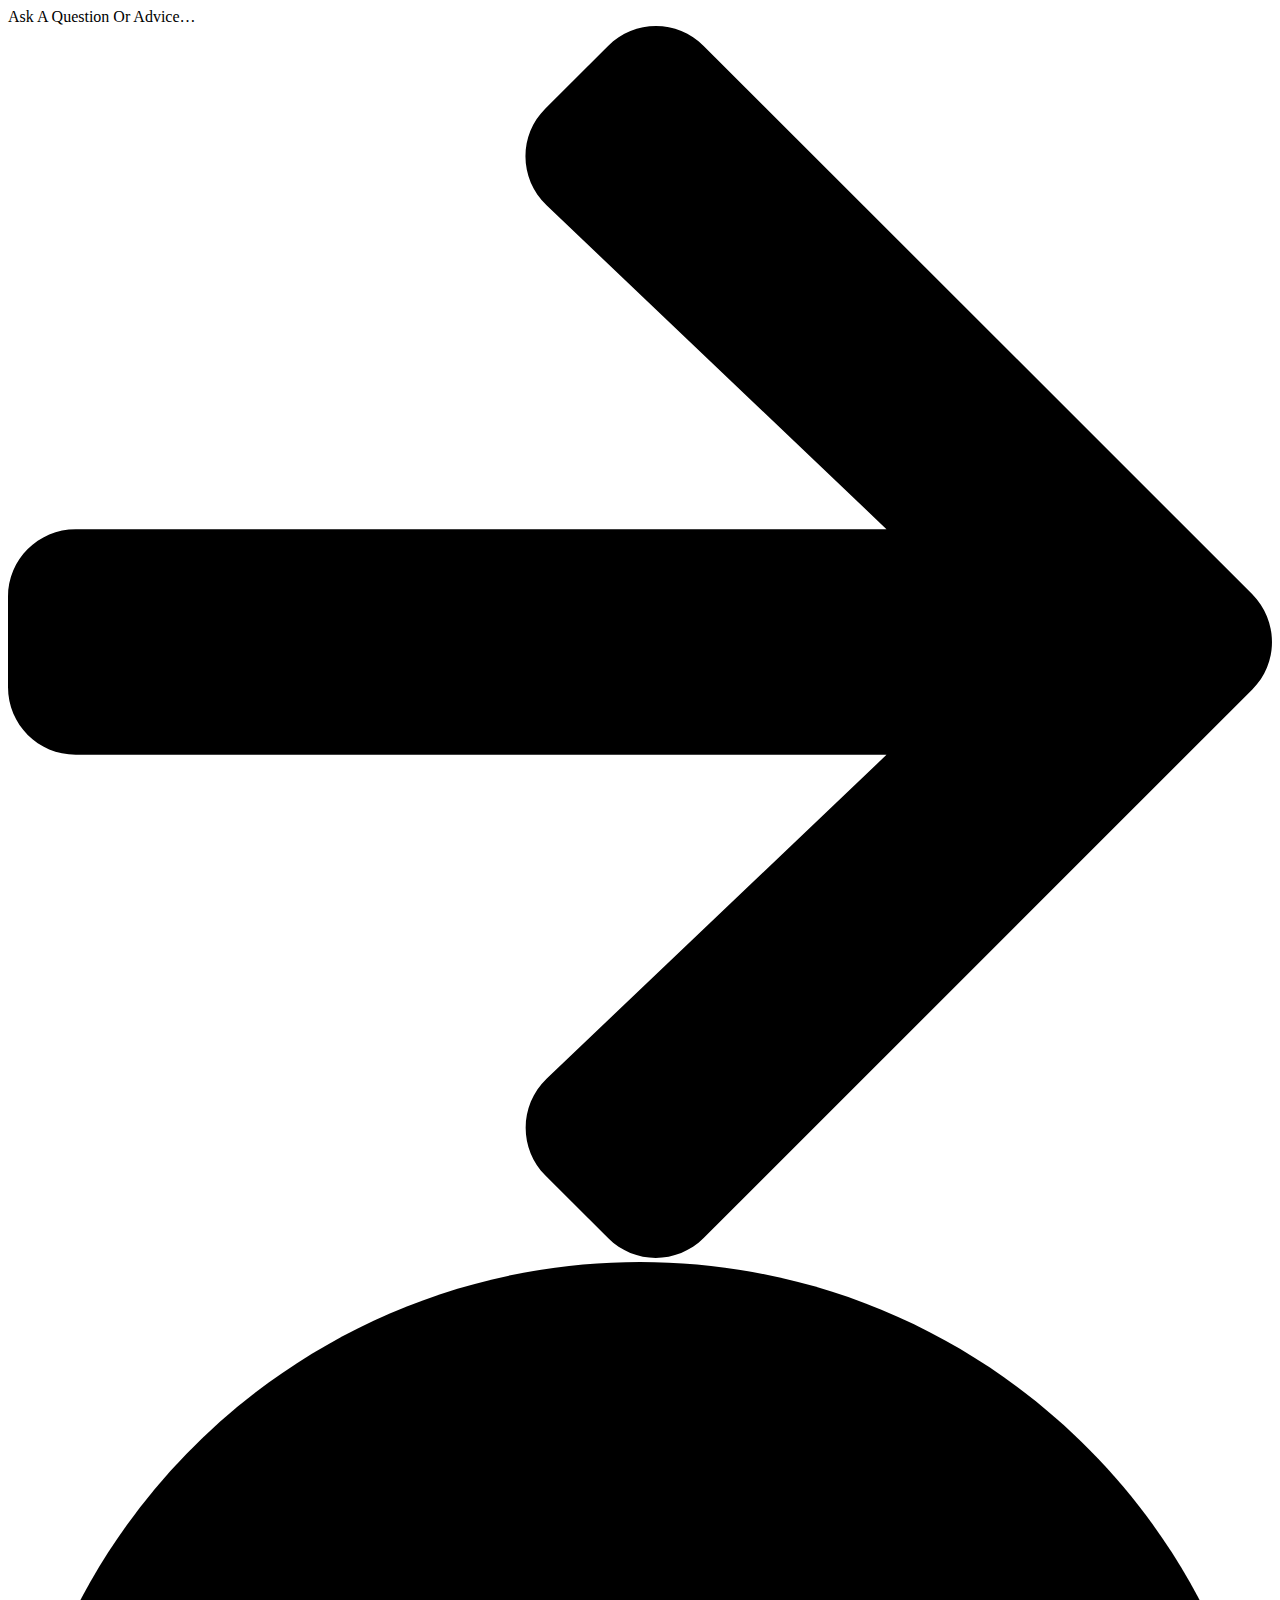
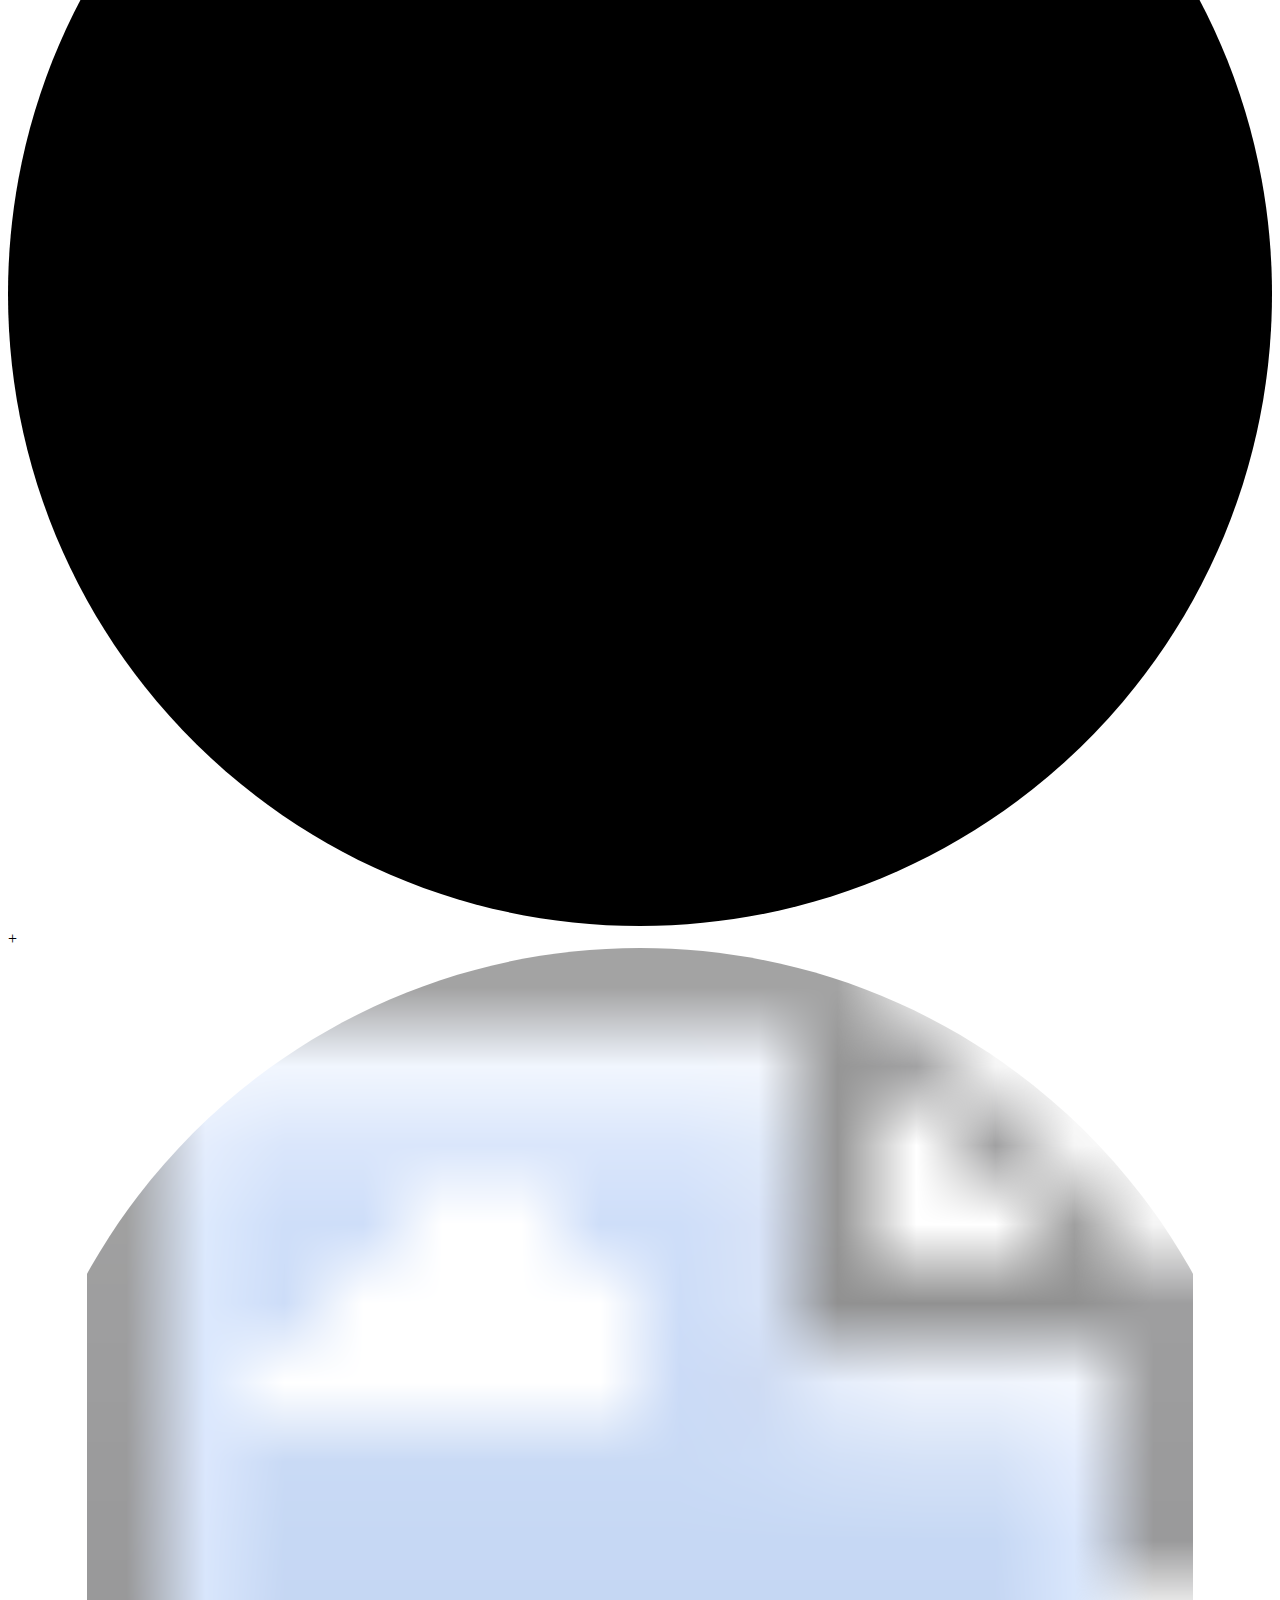
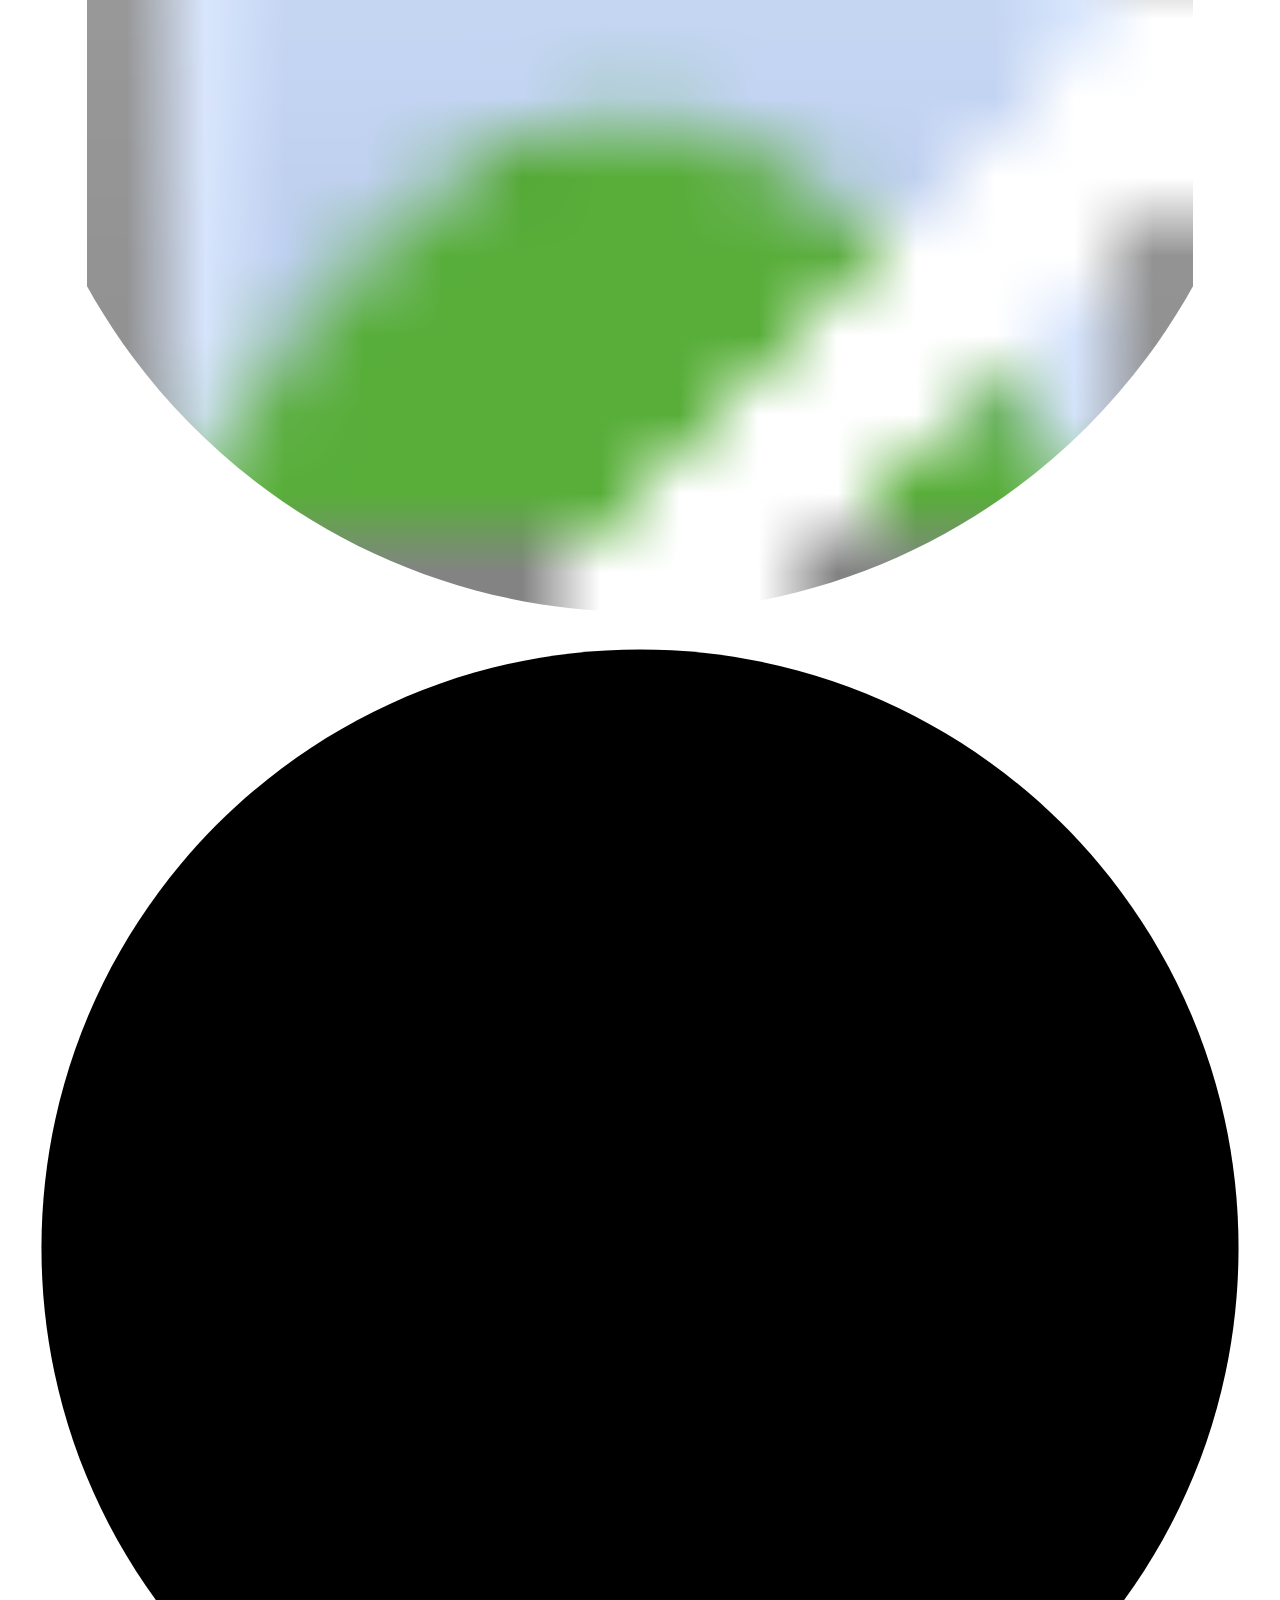
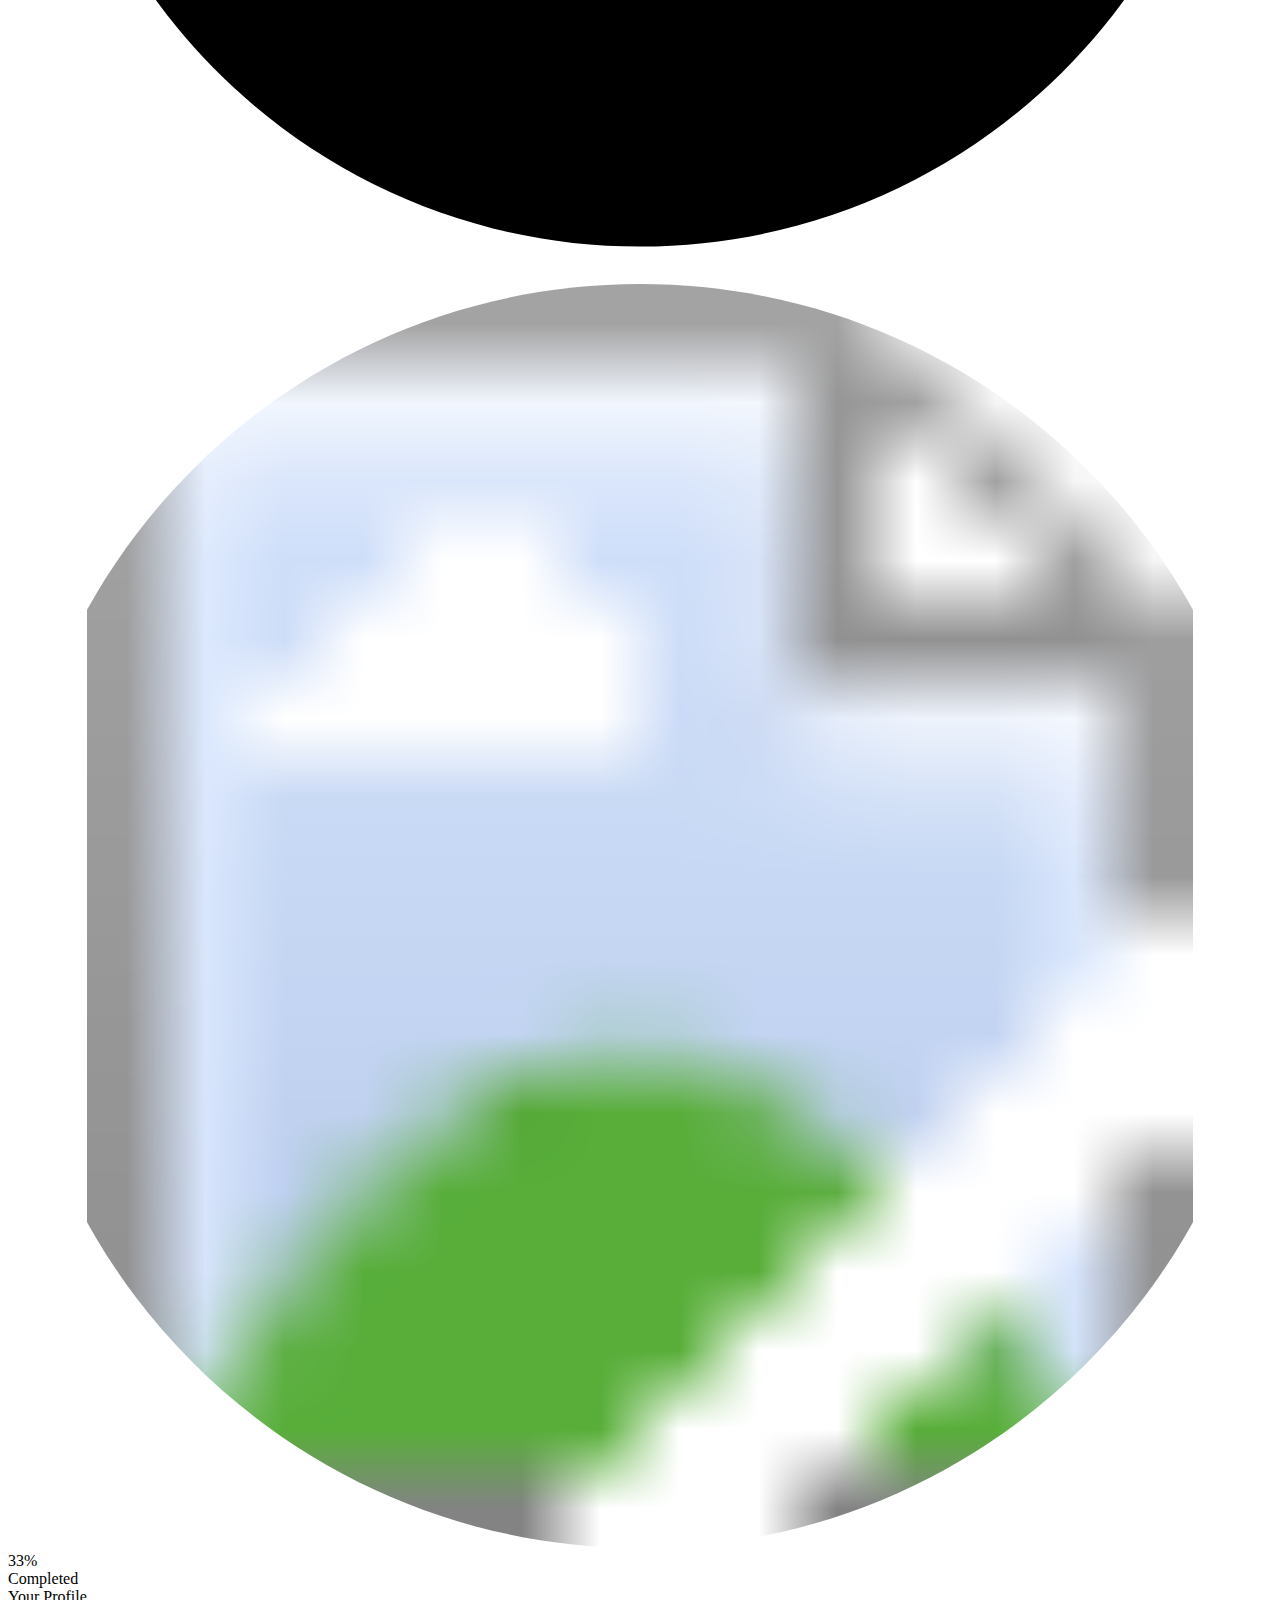
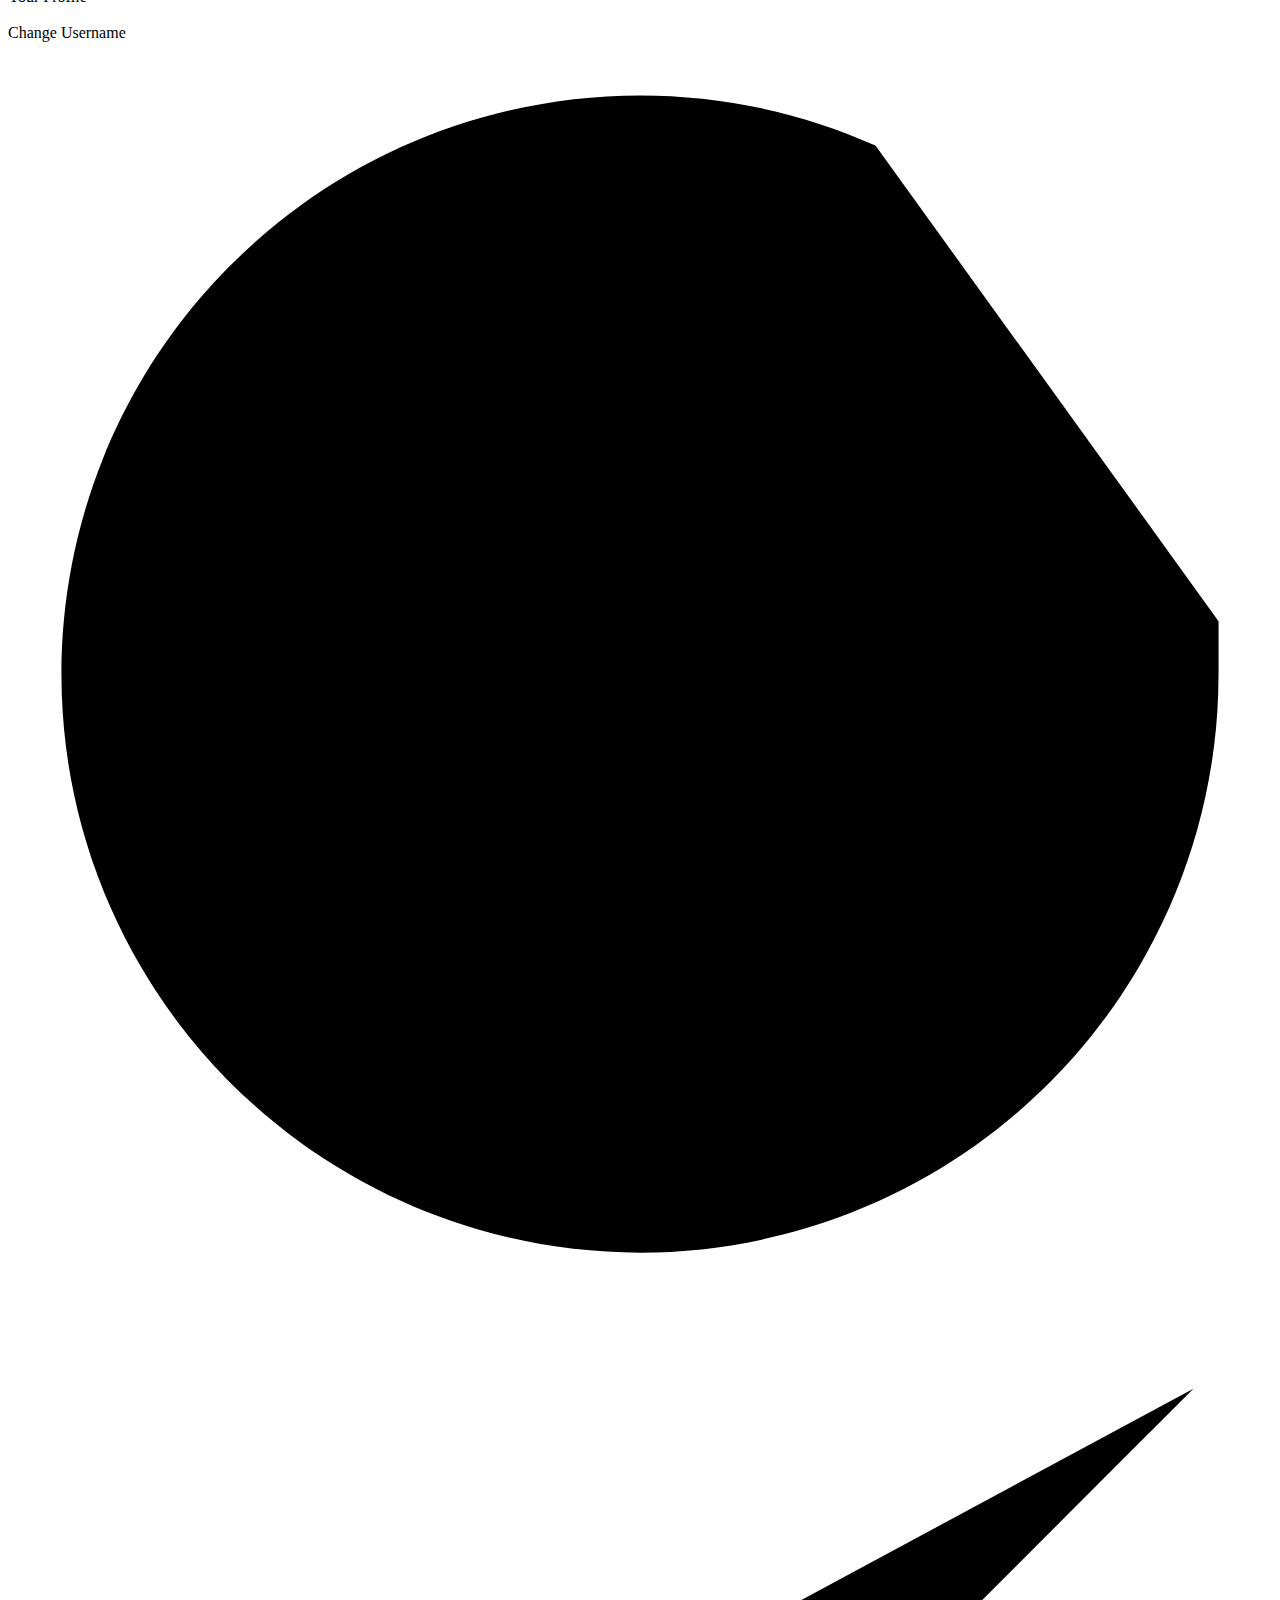
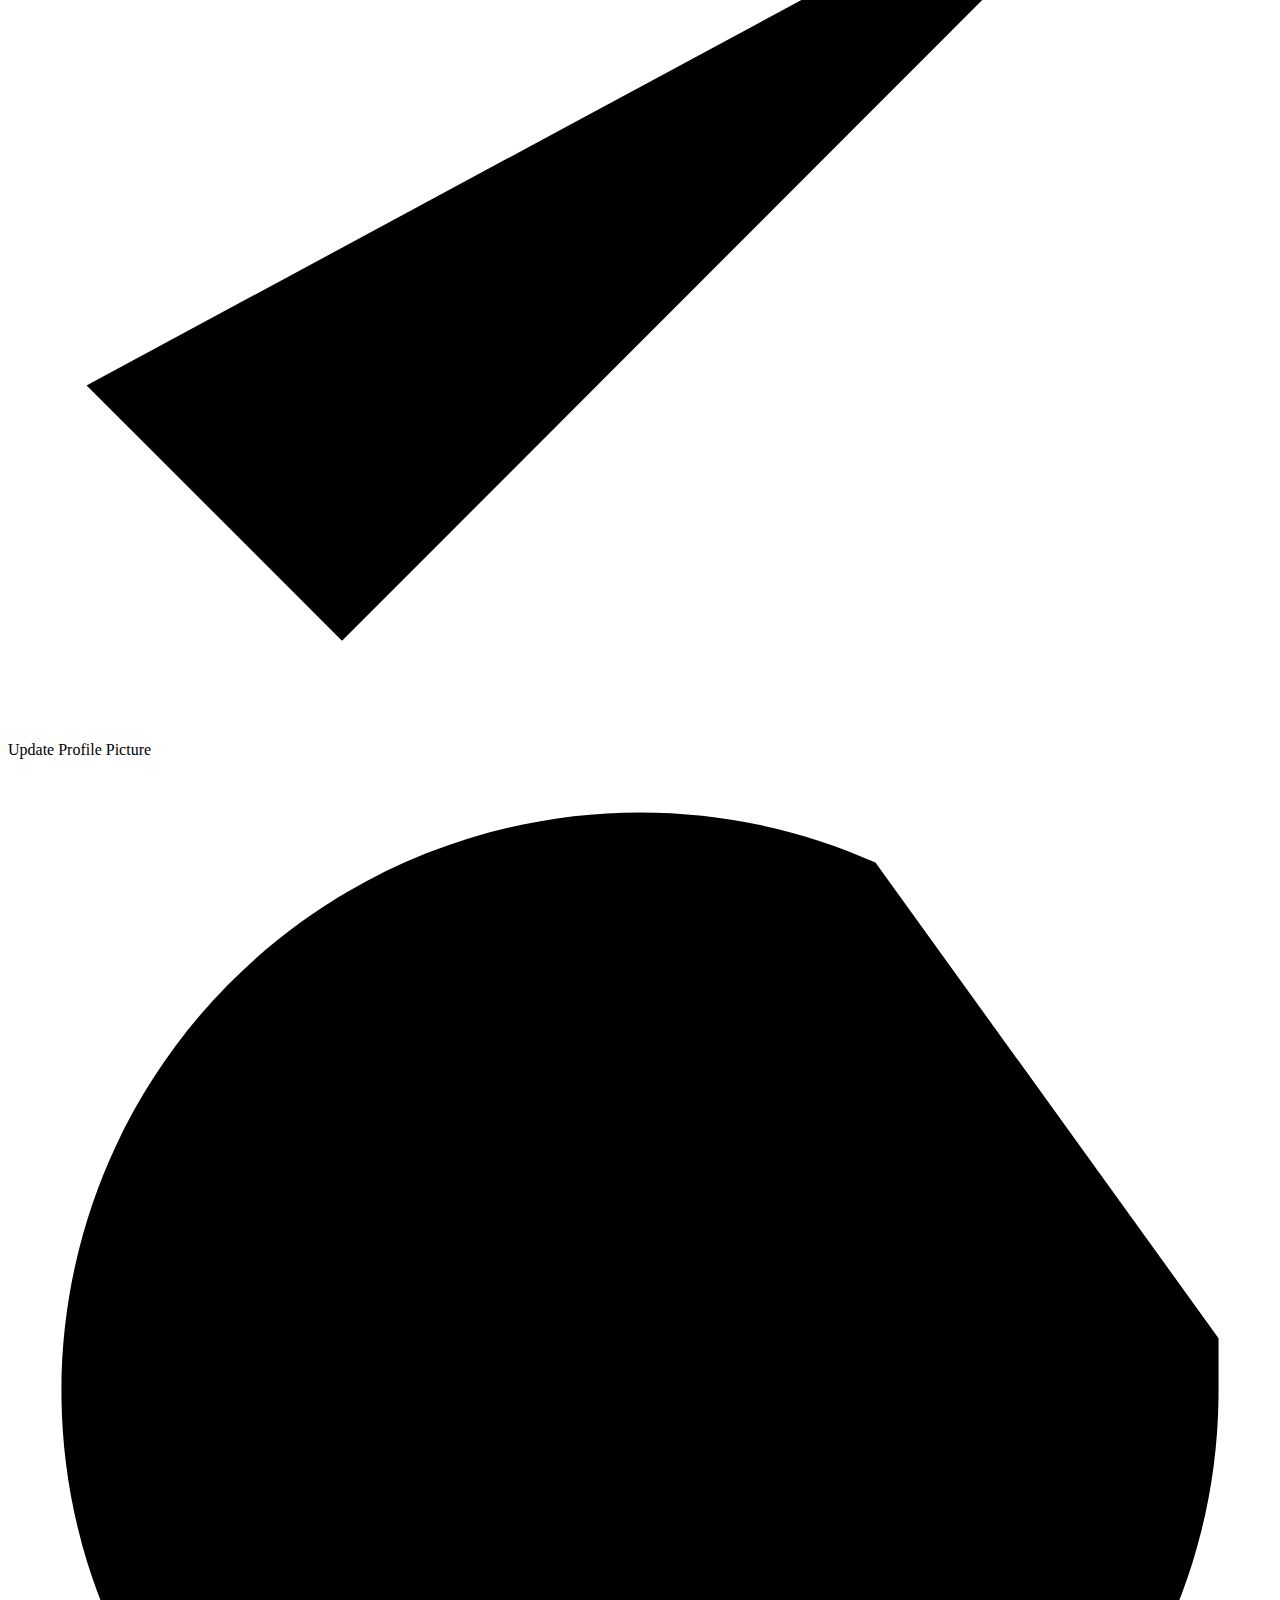
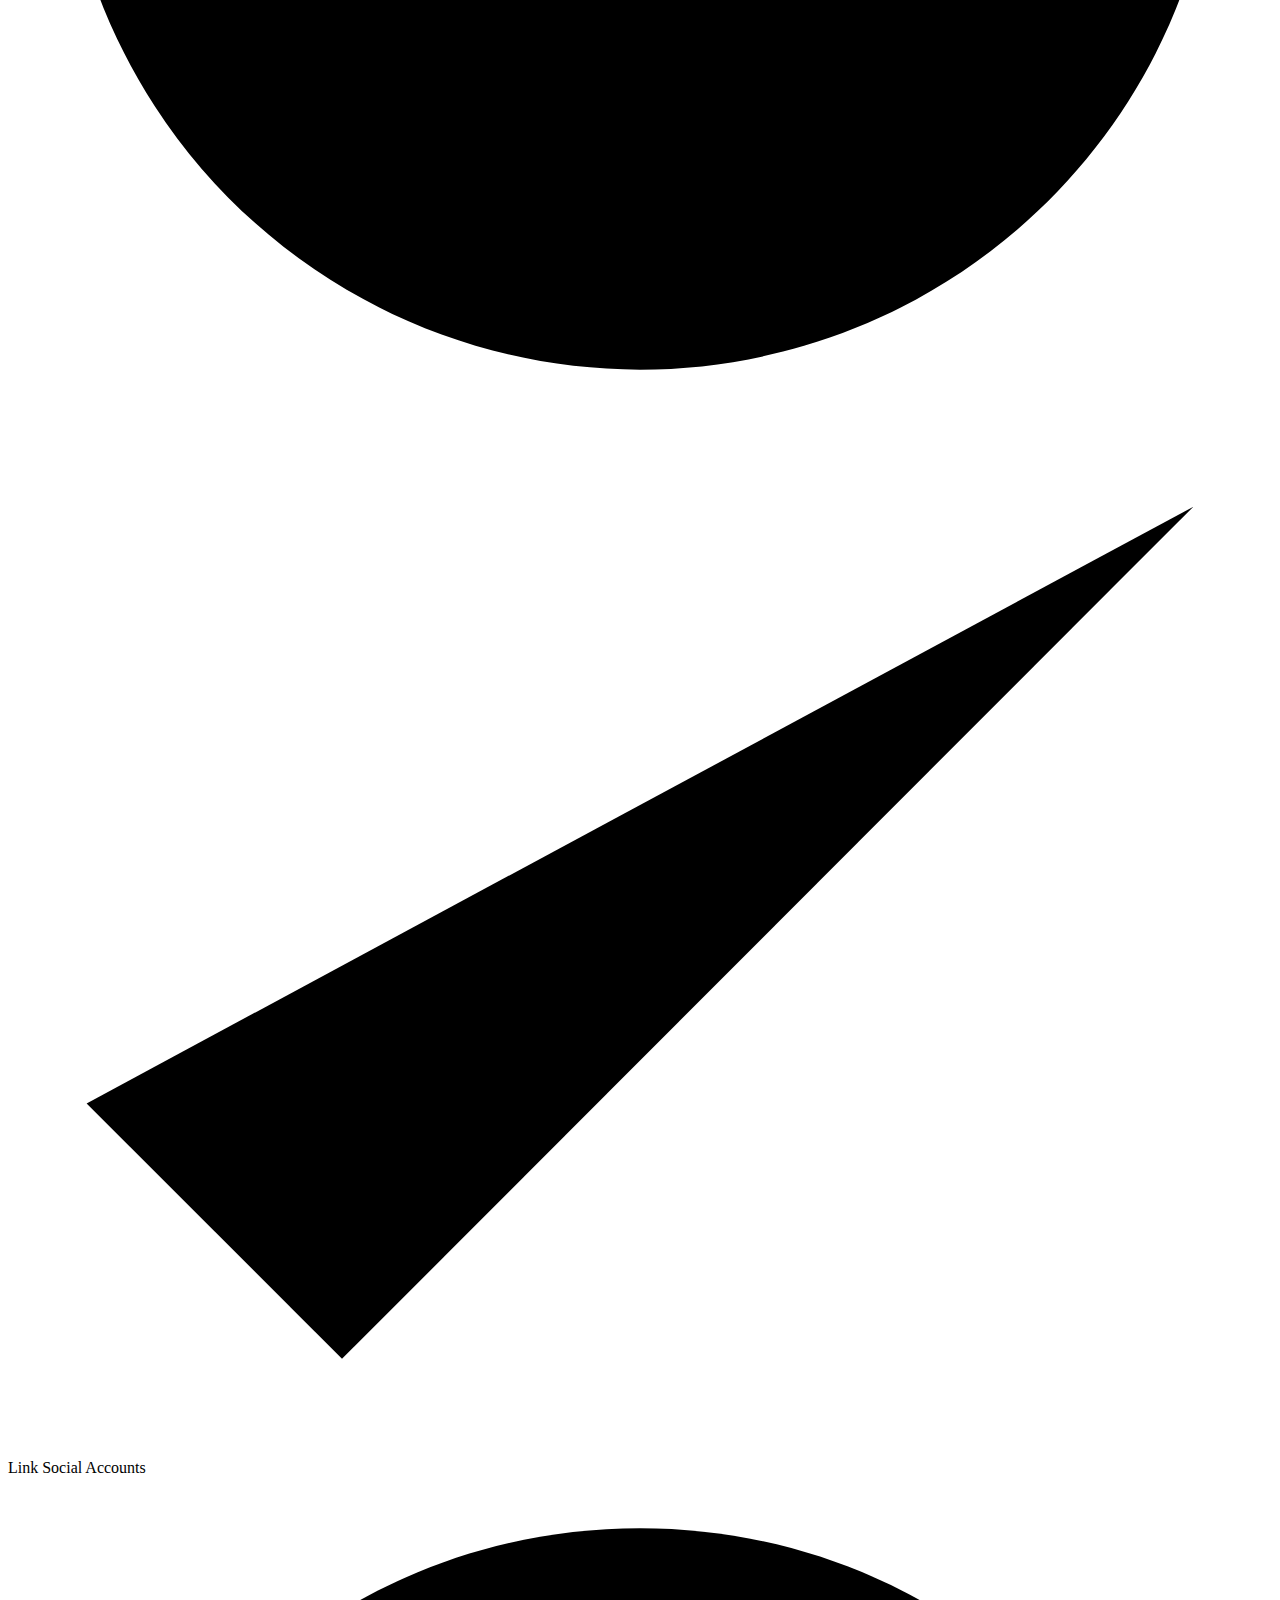
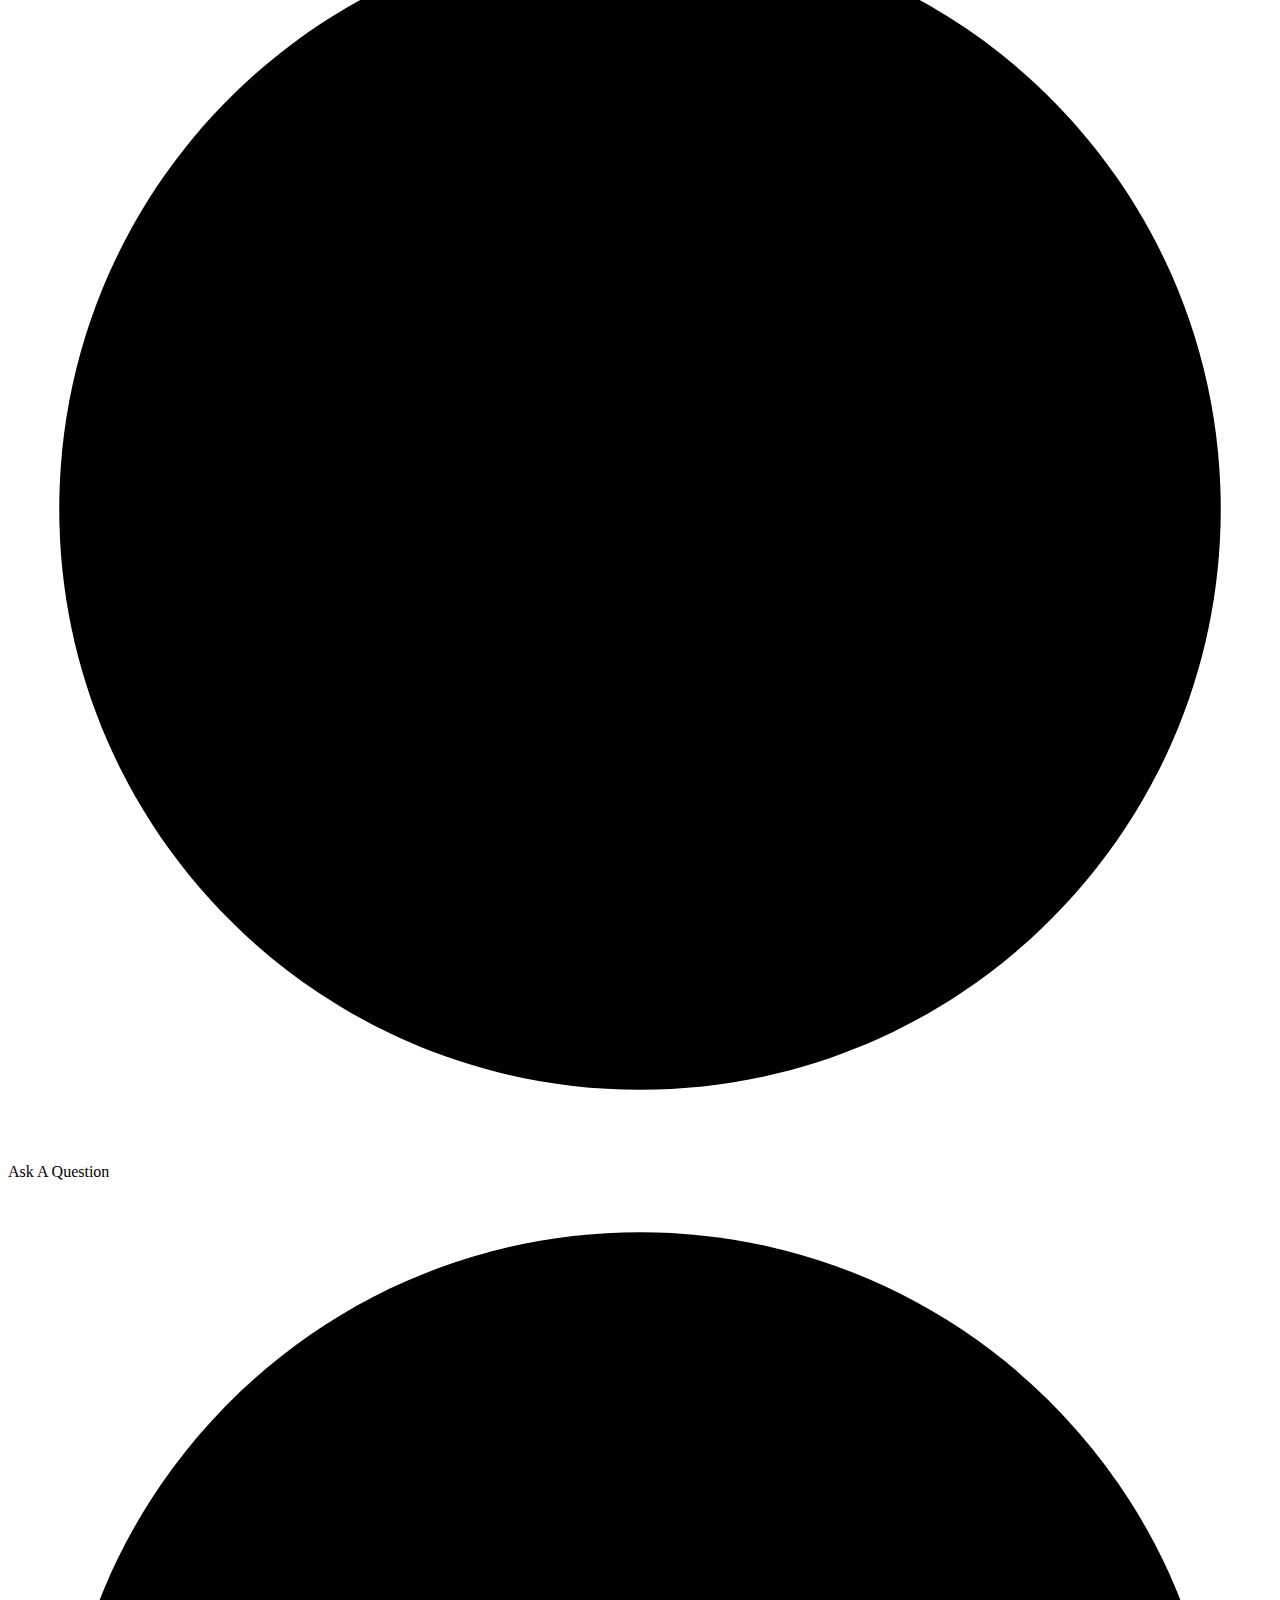
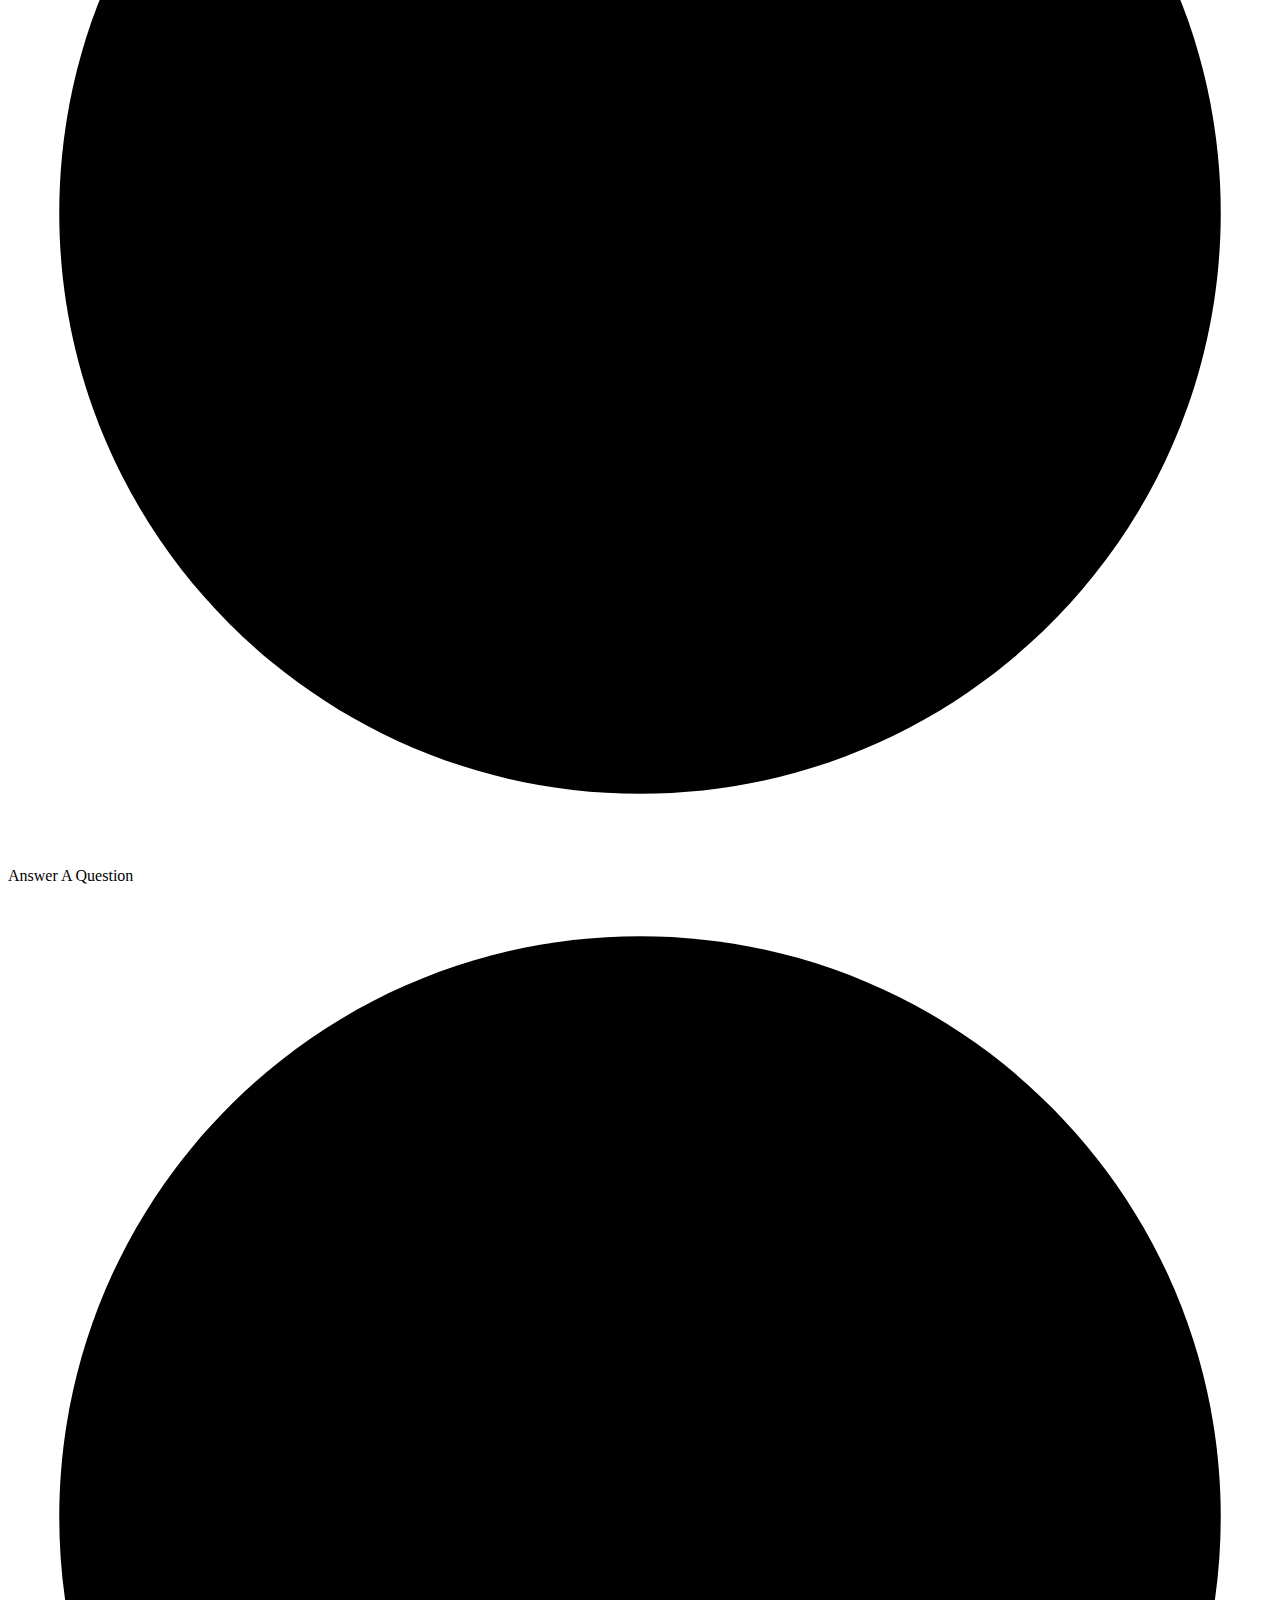
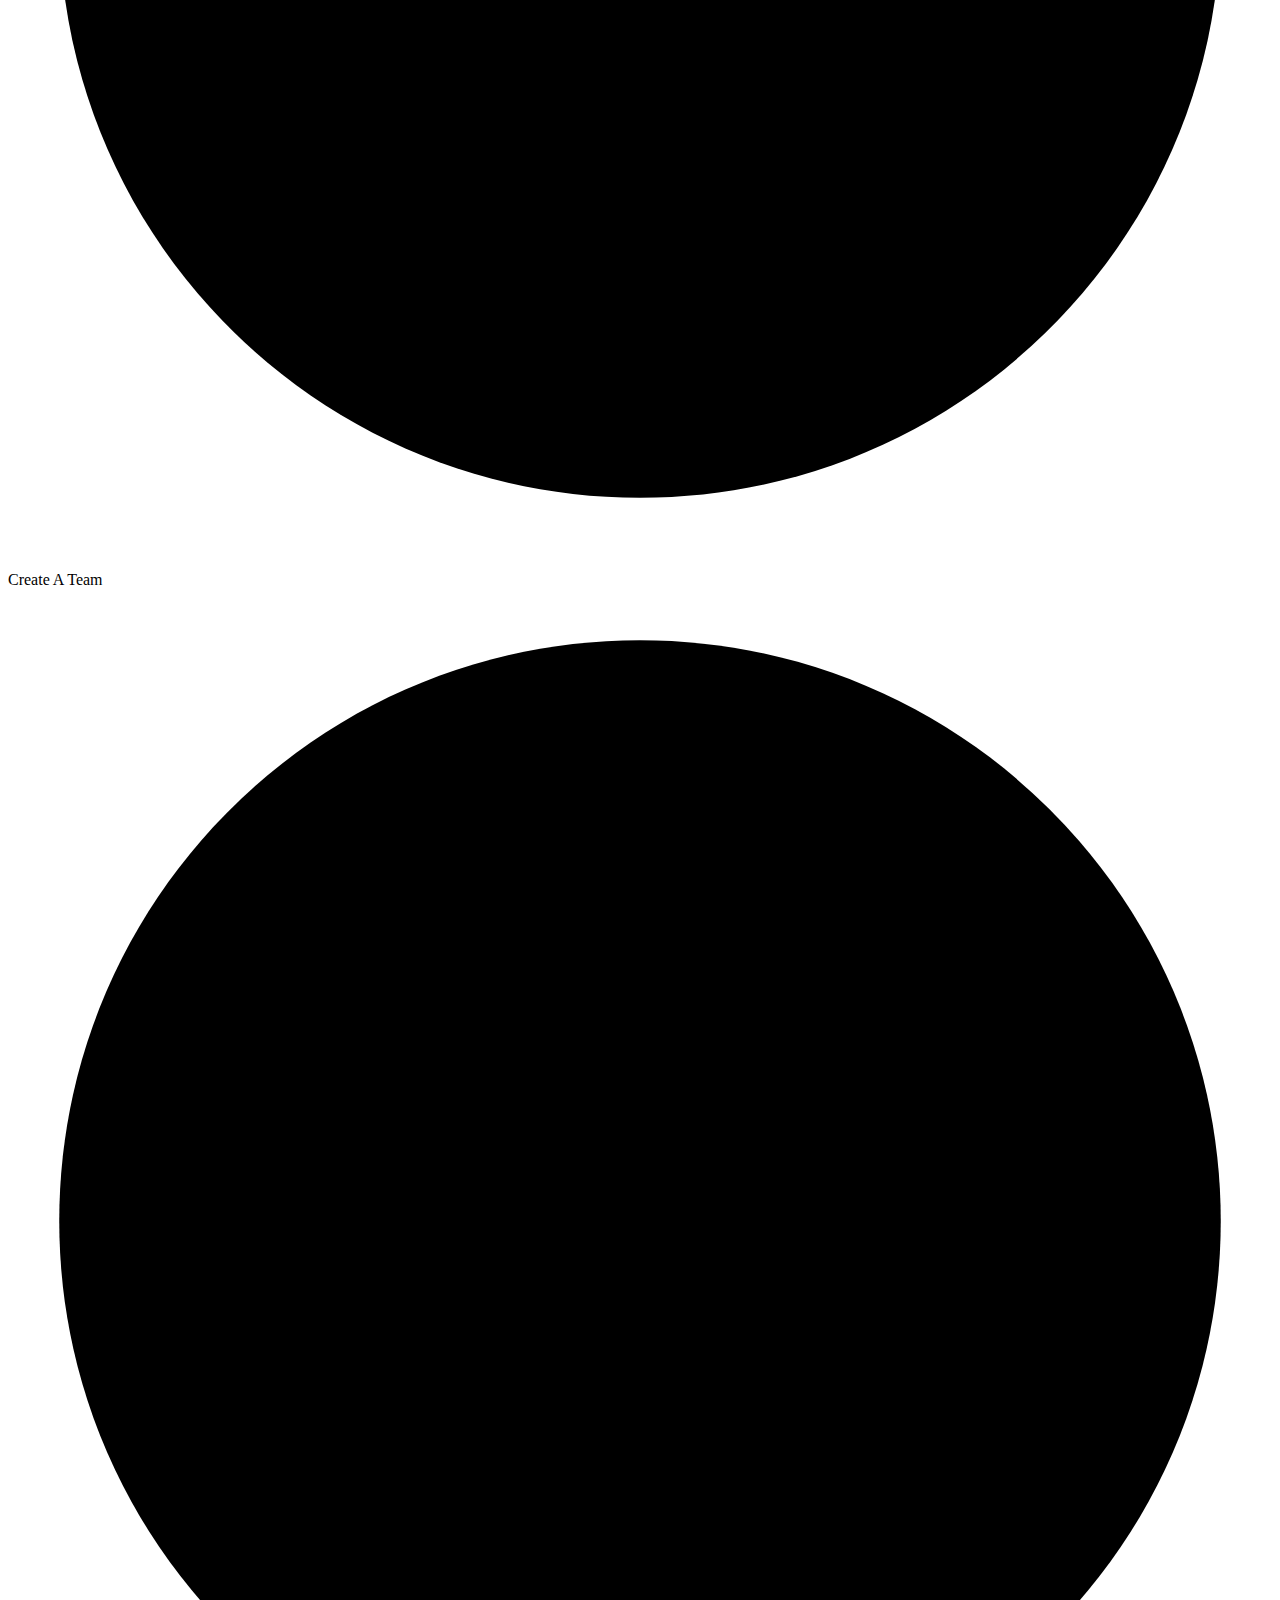
==== index.html @ 25c680f3 "Merge pull request #1 from Hacker-SJ-1/patch-1" ====
<!DOCTYPE html>
    <html>

    <head>
        <meta charset="utf-8">
        <title>Homepage - Light Mode</title>
        
        <link rel="stylesheet" href="homepageLightMode.css">
    </head>

    <body>
        <div data-layer="9c72e5e9-4861-437d-97cc-c9d92e50b697" class="homepageLightMode">        <div data-layer="2861dbe7-8260-40d6-867b-1d961706c35d" class="rectangle8"></div>
        <div data-layer="d341bfb8-e3a9-4c41-8baf-4fcb143021db" class="group6">            <div data-layer="53055a59-34ae-4fd2-912b-95d1d86f41fe" class="rectangle5e0a72a71"></div>
            <div data-layer="14ffe5b4-079e-427c-a570-b7ca8eafab62" class="askAQuestionOrAdvice">Ask A Question Or Advice…</div>
            <svg data-layer="5d1757aa-6521-4299-b30b-d5b3869aa5da" preserveAspectRatio="none" viewBox="0 2.6472654342651367 20.2900390625 19.776031494140625" class="iconAwesomeArrowRight"><path d="M 8.626822471618652 3.971856355667114 L 9.632153511047363 2.966526031494141 C 10.05783367156982 2.540845394134521 10.74616813659668 2.540845394134521 11.16732120513916 2.966526031494141 L 19.97075462341309 11.76543235778809 C 20.39643669128418 12.19111442565918 20.39643669128418 12.87944602966309 19.97075462341309 13.30060005187988 L 11.16732025146484 22.10403633117676 C 10.74163913726807 22.52971649169922 10.05330467224121 22.52971649169922 9.632153511047363 22.10403633117676 L 8.626822471618652 21.09870529174805 C 8.196613311767578 20.66849517822266 8.205670356750488 19.96657562255859 8.644936561584473 19.54542350769043 L 14.10179901123047 14.34668731689453 L 1.086843848228455 14.34668731689453 C 0.4845512211322784 14.34668731689453 0 13.86213493347168 0 13.25984191894531 L 0 11.81071853637695 C 0 11.20842552185059 0.4845512211322784 10.72387313842773 1.086843848228455 10.72387313842773 L 14.10179901123047 10.72387313842773 L 8.644936561584473 5.525137424468994 C 8.201142311096191 5.10398530960083 8.192085266113281 4.402065277099609 8.626822471618652 3.971856355667114 Z"  /></svg>
            <svg data-layer="df51ff35-d547-4e55-b66b-c68540342872" preserveAspectRatio="none" viewBox="0 0 50 50" class="ellipse46a2f2e7c"><path d="M 25 0 C 38.8071174621582 0 50 11.1928825378418 50 25 C 50 38.8071174621582 38.8071174621582 50 25 50 C 11.1928825378418 50 0 38.8071174621582 0 25 C 0 11.1928825378418 11.1928825378418 0 25 0 Z"  /></svg>
            <div data-layer="e59718e8-d5ef-4aff-82f5-c63915ce96d1" class="xc83c08a1">+</div>
</div>
        <div data-layer="9e10de47-fd77-4051-80c1-5e18a98dcdef" class="group13">            <div data-layer="1f940028-42c8-4c3a-b95d-8b3ef4a832df" class="rectangle5"></div>
            <div data-layer="156f209e-4918-40a9-888d-1c7867316475" class="rectangle9"></div>
            <div data-layer="9d1a2fe4-0775-4b4a-9e40-f5310091c80f" class="group24">                <svg data-layer="e861adb1-ba47-4841-8df4-d84e1610ac89" preserveAspectRatio="none" viewBox="0 0 141 141" class="ellipse474d68476"><defs><pattern id="img-ellipse474d68476" patternContentUnits="userSpaceOnUse" width="100%" height="100%"><image xlink:href="assets/ellipse474d68476.png" x="0" y="0" width="141.00px" height="141.00px" /></pattern></defs><path d="M 70.5 0 C 109.4360733032227 0 141 31.56392669677734 141 70.5 C 141 109.4360733032227 109.4360733032227 141 70.5 141 C 31.56392669677734 141 0 109.4360733032227 0 70.5 C 0 31.56392669677734 31.56392669677734 0 70.5 0 Z" fill="url(#img-ellipse474d68476)" /></svg>
                <svg data-layer="6c79bbbe-f011-43ee-aff7-b430c41e5b28" preserveAspectRatio="none" viewBox="-4.5 -4.5 170 170" class="ellipse45de9b85c"><path d="M 80.5 0 C 124.9589233398438 0 161 36.04108047485352 161 80.5 C 161 124.9589233398438 124.9589233398438 161 80.5 161 C 36.04108047485352 161 0 124.9589233398438 0 80.5 C 0 36.04108047485352 36.04108047485352 0 80.5 0 Z"  /></svg>
                <svg data-layer="2f1294c0-73f2-46e9-932b-efccaec3df2d" preserveAspectRatio="none" viewBox="0 0 161 161" class="untitled1"><defs><pattern id="img-untitled1" patternContentUnits="userSpaceOnUse" width="100%" height="100%"><image xlink:href="assets/untitled1.png" x="0" y="0" width="161.00px" height="161.00px" /></pattern></defs><path d="M 80.5 0 C 124.9589233398438 0 161 36.04108047485352 161 80.5 C 161 124.9589233398438 124.9589233398438 161 80.5 161 C 36.04108047485352 161 0 124.9589233398438 0 80.5 C 0 36.04108047485352 36.04108047485352 0 80.5 0 Z" fill="url(#img-untitled1)" /></svg>
</div>
            <div data-layer="3a3da792-575a-4652-bf93-b0cdeaead57f" class="x33Completed"><span class="x33Completed-0">33%</span><span class="x33Completed-3"> <br /></span><span class="x33Completed-5">Completed</span></div>
            <div data-layer="a424d13a-5fe8-4014-ae6b-6dde30271c5a" class="yourProfile">Your Profile</div>
            <svg data-layer="136d8c55-d6df-4e3d-985d-c1eefc4c344a" preserveAspectRatio="none" viewBox="0 -0.5 363 1" class="line2"><path d="M 0 0 L 363 0"  /></svg>
            <div data-layer="136c33ce-6a7e-4e4e-8da3-6364728d6330" class="changeUsername">Change Username</div>
            <div data-layer="e4ad4256-2d17-4cfe-a019-29db4d88d060" class="iconFeatherCheckCircle453cf440">                <svg data-layer="a4176324-6725-4978-974f-7e35a2e04918" preserveAspectRatio="none" viewBox="2.2499170303344727 2.240647077560425 17.740966796875 17.741943359375" class="path6f6687fec"><path d="M 19.2408447265625 10.36907196044922 L 19.2408447265625 11.11615180969238 C 19.23878860473633 14.71243953704834 16.87153816223145 17.8790283203125 13.4228343963623 18.89870262145996 C 9.97413158416748 19.91837692260742 6.265511512756348 18.54823303222656 4.30812931060791 15.53129005432129 C 2.350747585296631 12.5143461227417 2.610882759094238 8.56928825378418 4.947466373443604 5.835487365722656 C 7.284050941467285 3.10168719291687 11.14047145843506 2.230378866195679 14.42542362213135 3.69406795501709"  /></svg>
                <svg data-layer="b54a7a23-cac5-44d6-ba13-0dc5b1e79190" preserveAspectRatio="none" viewBox="12.75 5.25 12.0565185546875 9.628570556640625" class="path75e3c2274"><path d="M 24.05657386779785 6 L 15.93613243103027 14.12856197357178 L 13.5 11.6924295425415"  /></svg>
</div>
            <svg data-layer="26314c2d-ee7c-40f0-a9b4-05b926d49e3d" preserveAspectRatio="none" viewBox="0 -0.5 363 1" class="line3"><path d="M 0 0 L 363 0"  /></svg>
            <div data-layer="1d7d2bab-dc33-407d-92b1-d1c9b38e5c60" class="updateProfilePicture">Update Profile Picture</div>
            <div data-layer="980c50a8-ebb7-4c36-b404-68774602bcd1" class="iconFeatherCheckCirclef74c2df1">                <svg data-layer="03492b7e-363d-498b-a58a-893b7fe11ea2" preserveAspectRatio="none" viewBox="2.2499170303344727 2.240647077560425 17.740966796875 17.741943359375" class="path6"><path d="M 19.2408447265625 10.36907196044922 L 19.2408447265625 11.11615180969238 C 19.23878860473633 14.71243953704834 16.87153816223145 17.8790283203125 13.4228343963623 18.89870262145996 C 9.97413158416748 19.91837692260742 6.265511512756348 18.54823303222656 4.30812931060791 15.53129005432129 C 2.350747585296631 12.5143461227417 2.610882759094238 8.56928825378418 4.947466373443604 5.835487365722656 C 7.284050941467285 3.10168719291687 11.14047145843506 2.230378866195679 14.42542362213135 3.69406795501709"  /></svg>
                <svg data-layer="356bb8dd-5d31-41a5-8ac1-679a793c0f1e" preserveAspectRatio="none" viewBox="12.75 5.25 12.0565185546875 9.628570556640625" class="path7"><path d="M 24.05657386779785 6 L 15.93613243103027 14.12856197357178 L 13.5 11.6924295425415"  /></svg>
</div>
            <svg data-layer="2cb5821b-8578-4bb6-8982-23247690a84c" preserveAspectRatio="none" viewBox="0 -0.5 363 1" class="line4"><path d="M 0 0 L 363 0"  /></svg>
            <div data-layer="82fb9e7e-4d53-4a3c-bca6-a538ef5edf80" class="linkSocialAccounts">Link Social Accounts</div>
            <div data-layer="f9830c78-6de2-4712-aabe-0861f736930c" class="iconFeatherCheckCircle25f49264">                <svg data-layer="ef243d80-2d6a-419a-9ac0-1bdcb8db04ce" preserveAspectRatio="none" viewBox="-0.75 -0.75 18.5 18.5" class="ellipse69431cae8"><path d="M 8.5 0 C 13.19441986083984 0 17 3.805579662322998 17 8.5 C 17 13.19441986083984 13.19441986083984 17 8.5 17 C 3.805579662322998 17 0 13.19441986083984 0 8.5 C 0 3.805579662322998 3.805579662322998 0 8.5 0 Z"  /></svg>
</div>
            <svg data-layer="d3107c1d-051f-46ea-8b0b-93bec8ea4ea0" preserveAspectRatio="none" viewBox="0 -0.5 363 1" class="line5"><path d="M 0 0 L 363 0"  /></svg>
            <div data-layer="eb93b437-ec38-42f4-8c68-b39f3debe53d" class="askAQuestion">Ask A Question</div>
            <div data-layer="64bdc5d8-34cc-4647-942b-8146d7b7fa02" class="iconFeatherCheckCircledd8b4375">                <svg data-layer="a4c94f48-25be-425a-955f-044a0d47e6aa" preserveAspectRatio="none" viewBox="-0.75 -0.75 18.5 18.5" class="ellipse604ce6444"><path d="M 8.5 0 C 13.19441986083984 0 17 3.805579662322998 17 8.5 C 17 13.19441986083984 13.19441986083984 17 8.5 17 C 3.805579662322998 17 0 13.19441986083984 0 8.5 C 0 3.805579662322998 3.805579662322998 0 8.5 0 Z"  /></svg>
</div>
            <svg data-layer="bc7f8970-7915-4422-a670-0af82a48f54b" preserveAspectRatio="none" viewBox="0 -0.5 363 1" class="line6"><path d="M 0 0 L 363 0"  /></svg>
            <div data-layer="76625b75-9fd7-421c-b389-ef700414d0a0" class="answerAQuestion">Answer A Question</div>
            <div data-layer="bd83b377-2d1d-4bb7-9bc9-95d4d0ee2ac2" class="iconFeatherCheckCircle6ffcf869">                <svg data-layer="47ed1fb8-3575-4417-8949-fc3f89f60c4d" preserveAspectRatio="none" viewBox="-0.75 -0.75 18.5 18.5" class="ellipse6acbf49c8"><path d="M 8.5 0 C 13.19441986083984 0 17 3.805579662322998 17 8.5 C 17 13.19441986083984 13.19441986083984 17 8.5 17 C 3.805579662322998 17 0 13.19441986083984 0 8.5 C 0 3.805579662322998 3.805579662322998 0 8.5 0 Z"  /></svg>
</div>
            <svg data-layer="7deb68e6-3721-408f-bf23-29ba76fe327b" preserveAspectRatio="none" viewBox="0 -0.5 363 1" class="line7"><path d="M 0 0 L 363 0"  /></svg>
            <div data-layer="25afd572-d939-4f71-b207-c29dc517eff6" class="createATeam">Create A Team</div>
            <div data-layer="24cad94b-3db7-4fa7-bdcd-fcd5b2965bb7" class="iconFeatherCheckCircle">                <svg data-layer="48e95969-fbc7-4a4f-b884-408c8c51b992" preserveAspectRatio="none" viewBox="-0.75 -0.75 18.5 18.5" class="ellipse6"><path d="M 8.5 0 C 13.19441986083984 0 17 3.805579662322998 17 8.5 C 17 13.19441986083984 13.19441986083984 17 8.5 17 C 3.805579662322998 17 0 13.19441986083984 0 8.5 C 0 3.805579662322998 3.805579662322998 0 8.5 0 Z"  /></svg>
</div>
            <svg data-layer="1130c2df-7a3a-426c-b000-a4610f385113" preserveAspectRatio="none" viewBox="0 -0.5 363 1" class="line8"><path d="M 0 0 L 363 0"  /></svg>
</div>
        <div data-layer="67603c1c-7e3a-485c-9b92-396fe6f571cb" class="group31">            <div data-layer="5d9d7c09-31ae-44ec-b78e-9d9bb5b88aa7" class="group7">                <div data-layer="08406f5e-20bd-48dd-9c0e-7578c81b2c80" class="interesting">Interesting</div>
                <svg data-layer="06037e06-0510-4493-b35f-554db889cf96" preserveAspectRatio="none" viewBox="0 -1 50 2" class="line1be43eb9b"><path d="M 0 0 L 50 0"  /></svg>
                <div data-layer="3a412c96-ac7f-447e-bed7-b5ed8f31e449" class="bountied">Bountied</div>
                <div data-layer="2f2b1508-d077-4e28-82d7-29f3c6f1d945" class="month">Month</div>
</div>
            <div data-layer="35caae72-3185-4b5c-a1e9-9b51654b86dd" class="group21">                <div data-layer="89c86971-d373-429c-ab33-f12105b669af" class="rectangle631431f54"></div>
                <svg data-layer="b55d51f5-bbdc-4c99-b5b4-ec512d10c254" preserveAspectRatio="none" viewBox="0 0 37 37" class="ellipse5f55bc0a3"><defs><pattern id="img-ellipse5f55bc0a3" patternContentUnits="userSpaceOnUse" width="100%" height="100%"><image xlink:href="assets/ellipse5f55bc0a3.png" x="0" y="0" width="37.00px" height="37.00px" /></pattern></defs><path d="M 18.5 0 C 28.71726608276367 0 37 8.282732963562012 37 18.5 C 37 28.71726608276367 28.71726608276367 37 18.5 37 C 8.282732963562012 37 0 28.71726608276367 0 18.5 C 0 8.282732963562012 8.282732963562012 0 18.5 0 Z" fill="url(#img-ellipse5f55bc0a3)" /></svg>
                <div data-layer="d4ab60b5-0f8e-4195-bf24-669dbd630869" class="ivorWatsonWebDevToday"><span class="ivorWatsonWebDevToday-0">Ivor Watson </span><span class="ivorWatsonWebDevToday-12">/ Web Dev                                                     Today</span></div>
                <div data-layer="89234fc9-9741-4ba0-bc41-d1f70e08c8ef" class="djangoCacheViewResponseForTheRemainderOfTheDay">Django - cache view response for the <br />remainder of the day</div>
                <div data-layer="65b8e4ff-6cf0-48ad-9752-bffcf2200edc" class="soDjangoviewsdecoratorscacheDefinesACachepageDecoratorThatWillAutomaticallyCacheTheViewsResponseForYouSuchAs">So, “django.views.decorators.cache” defines a “cache_page” decorator that will automatically cache the view’s response for you, such as…</div>
                <div data-layer="73258c3b-6e3b-42d9-ba78-3d25952d94ba" class="group1243a0be07">                    <div data-layer="9651ee71-f643-4de5-b022-b94727cb2c58" class="group90c6ab802">                        <svg data-layer="fc0d89fb-ef49-467a-a6f2-d4a0c2f25e17" preserveAspectRatio="none" viewBox="0 0 17.78741455078125 17.7884521484375" class="iconAwesomeCommentAlt14be87f3"><path d="M 15.56398582458496 0 L 2.223426580429077 0 C 0.9970678091049194 0 0 0.9970678091049194 0 2.223426580429077 L 0 12.22884559631348 C 0 13.45520496368408 0.9970678091049194 14.45227336883545 2.223426580429077 14.45227336883545 L 5.558566570281982 14.45227336883545 L 5.558566570281982 17.37051963806152 C 5.558566570281982 17.71098327636719 5.947666168212891 17.90900611877441 6.22212028503418 17.7075080871582 L 10.56127643585205 14.45227336883545 L 15.56398582458496 14.45227336883545 C 16.79034614562988 14.45227336883545 17.78741264343262 13.45520496368408 17.78741264343262 12.22884559631348 L 17.78741264343262 2.223426580429077 C 17.78741264343262 0.9970678091049194 16.79034614562988 0 15.56398582458496 0 Z"  /></svg>
                        <div data-layer="c0ab6437-58bb-4653-bd8f-f1506b654f83" class="x187996fea">1</div>
</div>
                    <div data-layer="e6fa1d0e-a35a-4453-b9c6-58db8eeab25c" class="group1017cb373b">                        <div data-layer="bfc94de5-50b9-422b-8426-08efc4b03555" class="x98f8dbb05">9</div>
                        <svg data-layer="f7885e36-4164-44d7-ae88-1bc4913e7f63" preserveAspectRatio="none" viewBox="0.000038430094718933105 4.5 26.6826171875 17.7884521484375" class="iconAwesomeEyeeff4a586"><path d="M 26.521484375 12.71789455413818 C 24.00932693481445 7.816341876983643 19.03597259521484 4.5 13.34135150909424 4.5 C 7.646730899810791 4.5 2.671986818313599 7.818657875061035 0.1612209528684616 12.71835708618164 C -0.05368907004594803 13.14347362518311 -0.05368907004594803 13.64544105529785 0.1612209975719452 14.07055759429932 C 2.673376560211182 18.97210884094238 7.646731376647949 22.28845024108887 13.34135150909424 22.28845024108887 C 19.03597259521484 22.28845024108887 24.01071548461914 18.96979331970215 26.52148056030273 14.07009506225586 C 26.73639297485352 13.64497852325439 26.73639297485352 13.14301109313965 26.521484375 12.71789455413818 Z M 13.34135150909424 20.06489372253418 C 9.657243728637695 20.06489562988281 6.670682430267334 17.07833480834961 6.670682430267334 13.39422702789307 C 6.670682430267334 9.710118293762207 9.657243728637695 6.723557472229004 13.34135150909424 6.723557472229004 C 17.02546119689941 6.723557472229004 20.01202201843262 9.710118293762207 20.01202201843262 13.39422702789307 C 20.01381301879883 17.07907676696777 17.02620315551758 20.06668663024902 13.34135150909424 20.06489372253418 Z M 13.34135150909424 8.947113037109375 C 12.94441509246826 8.952658653259277 12.55004024505615 9.011714935302734 12.16888904571533 9.122679710388184 C 12.8181324005127 10.00497817993164 12.72552108764648 11.22922039031982 11.95093441009521 12.00380706787109 C 11.17634773254395 12.77839374542236 9.952104568481445 12.87100696563721 9.069807052612305 12.22176170349121 C 8.571287155151367 14.0584020614624 9.299558639526367 16.00841331481934 10.87996959686279 17.06863212585449 C 12.4603796005249 18.12885284423828 14.54090881347656 18.06312942504883 16.05125045776367 16.9052734375 C 17.56159400939941 15.74741649627686 18.16533660888672 13.75532722473145 17.55188751220703 11.95381450653076 C 16.93844032287598 10.15230178833008 15.24444198608398 8.942635536193848 13.34135341644287 8.947113990783691 Z"  /></svg>
</div>
                    <div data-layer="a1fd95a2-c82d-4327-9e1c-ce6752ef49f4" class="group11949b9829">                        <svg data-layer="2c1b8371-ade1-4999-be42-aebe5bf0ed1e" preserveAspectRatio="none" viewBox="1.5 1.5 19.56732177734375 17.7884521484375" class="iconMaterialThumbUp3c50658e"><path d="M 1.5 19.2884521484375 L 5.057690620422363 19.2884521484375 L 5.057690620422363 8.615379333496094 L 1.5 8.615379333496094 L 1.5 19.2884521484375 Z M 21.06729698181152 9.504802703857422 C 21.06729698181152 8.526437759399414 20.26681900024414 7.725958347320557 19.2884521484375 7.725958347320557 L 13.67619514465332 7.725958347320557 L 14.52114582061768 3.661297082901001 L 14.54782867431641 3.376681804656982 C 14.54782867431641 3.01201868057251 14.39662647247314 2.674037933349609 14.1564826965332 2.43389368057251 L 13.21369457244873 1.5 L 7.361295223236084 7.361295223236084 C 7.032208442687988 7.6814866065979 6.836535453796387 8.126197814941406 6.836535453796387 8.615379333496094 L 6.836535453796387 17.50960731506348 C 6.836535453796387 18.48797035217285 7.637016296386719 19.2884521484375 8.615379333496094 19.2884521484375 L 16.62018394470215 19.2884521484375 C 17.35840606689453 19.2884521484375 17.98989486694336 18.84374046325684 18.25672149658203 18.20335578918457 L 20.94277954101562 11.93292713165283 C 21.02282524108887 11.72836017608643 21.06729698181152 11.51489925384521 21.06729698181152 11.28364944458008 L 21.06729698181152 9.58485221862793 L 21.05840301513672 9.575957298278809 L 21.06729698181152 9.504802703857422 Z"  /></svg>
                        <div data-layer="635f7c9d-b8af-45d4-9c0a-803207202fd1" class="x3f4ce7de3">3</div>
</div>
                    <svg data-layer="43667556-e701-4a3b-ac87-cb1ee07671d6" preserveAspectRatio="none" viewBox="4.5 3.09375 16.5631103515625 18.2884521484375" class="iconIonicMdSharee80e15ed"><path d="M 18.29489326477051 16.05208015441895 C 17.60282516479492 16.05208015441895 16.95673370361328 16.28180694580078 16.49534034729004 16.74130249023438 L 9.89784049987793 12.9274787902832 C 9.944036483764648 12.69766616821289 9.990231513977051 12.51370429992676 9.990231513977051 12.28397750854492 C 9.990231513977051 12.05416488647461 9.944035530090332 11.87020206451416 9.89784049987793 11.64047527313232 L 16.4034252166748 7.872804641723633 C 16.9107551574707 8.332300186157227 17.55684471130371 8.607834815979004 18.29489326477051 8.607834815979004 C 19.81727409362793 8.607834815979004 21.06308555603027 7.367069244384766 21.06308555603027 5.850770950317383 C 21.06308555603027 4.334558486938477 19.81727409362793 3.09375 18.29489326477051 3.09375 C 16.77242660522461 3.09375 15.52665901184082 4.334558486938477 15.52665901184082 5.850813865661621 C 15.52665901184082 6.080583572387695 15.57259559631348 6.264589309692383 15.61905002593994 6.494316101074219 L 9.113681793212891 10.26198673248291 C 8.606135368347168 9.802447319030762 7.960261344909668 9.526956558227539 7.222039222717285 9.526956558227539 C 5.699615478515625 9.526956558227539 4.5 10.76772212982178 4.5 12.28402042388916 C 4.5 13.8002758026123 5.745552062988281 15.04108428955078 7.268192291259766 15.04108428955078 C 8.006414413452148 15.04108428955078 8.652288436889648 14.76550769805908 9.159833908081055 14.30601119995117 L 15.71135520935059 18.1198787689209 C 15.66494369506836 18.30340957641602 15.6190071105957 18.4874153137207 15.6190071105957 18.71714210510254 C 15.6190071105957 20.18771934509277 16.81836318969727 21.3822021484375 18.29485130310059 21.3822021484375 C 19.7712516784668 21.3822021484375 20.97065162658691 20.18771934509277 20.97065162658691 18.71714210510254 C 20.97069549560547 17.24656295776367 19.77133750915527 16.05208015441895 18.29489326477051 16.05208015441895 Z"  /></svg>
</div>
</div>
            <div data-layer="4249c9a1-ce5c-4499-b759-d0b4b9421ac5" class="group14">                <div data-layer="fab77dba-2d33-46ea-9ccc-7e95ca4efa11" class="rectangle6690e14a6"></div>
                <svg data-layer="9af012a9-5eac-4c83-9998-bbbd20e0a80f" preserveAspectRatio="none" viewBox="0 0 37 37" class="ellipse57dea0590"><defs><pattern id="img-ellipse57dea0590" patternContentUnits="userSpaceOnUse" width="100%" height="100%"><image xlink:href="assets/ellipse57dea0590.png" x="0" y="0" width="37.00px" height="37.00px" /></pattern></defs><path d="M 18.5 0 C 28.71726608276367 0 37 8.282732963562012 37 18.5 C 37 28.71726608276367 28.71726608276367 37 18.5 37 C 8.282732963562012 37 0 28.71726608276367 0 18.5 C 0 8.282732963562012 8.282732963562012 0 18.5 0 Z" fill="url(#img-ellipse57dea0590)" /></svg>
                <div data-layer="53dad940-d2e9-49a9-a283-91125ee5b57b" class="charlieMonroeBusinessAnalystToday"><span class="charlieMonroeBusinessAnalystToday-0">Charlie Monroe</span><span class="charlieMonroeBusinessAnalystToday-14"> </span><span class="charlieMonroeBusinessAnalystToday-15">/ Business Analyst                                Today</span></div>
                <div data-layer="aa23a4b2-8b71-4eb8-bc92-5f85a4668e66" class="howToPreventTheReCreationOfAWidgetInInheritedwidgetInFlutter">How to prevent the re-creation of a widget in <br />InheritedWidget in Flutter?</div>
                <div data-layer="8d8c932b-24d0-425f-bfc2-014220c082f2" class="iWantToStoreANormalStatefulwidgetInInheritedwidgetButWhenICallItItAlwaysRebuildsTheInitstateMethodIsCalledOnItHowToMakeItSoThatTheInitstateMethod">I want to store a normal StatefulWidget in InheritedWidget, <br />but when I call it, it always rebuilds, the initState () method is <br />called on it. How to make it so that the initState method…</div>
                <div data-layer="f93d8d0f-f150-4b85-840b-87d242b624af" class="group12">                    <div data-layer="15534cab-2511-443a-a211-61c3c6443e36" class="group970488781">                        <svg data-layer="2f33e066-2f1f-4b79-baff-07c6ddd6044e" preserveAspectRatio="none" viewBox="0 0 17.78741455078125 17.7884521484375" class="iconAwesomeCommentAlt02922c7b"><path d="M 15.56398582458496 0 L 2.223426580429077 0 C 0.9970678091049194 0 0 0.9970678091049194 0 2.223426580429077 L 0 12.22884559631348 C 0 13.45520496368408 0.9970678091049194 14.45227336883545 2.223426580429077 14.45227336883545 L 5.558566570281982 14.45227336883545 L 5.558566570281982 17.37051963806152 C 5.558566570281982 17.71098327636719 5.947666168212891 17.90900611877441 6.22212028503418 17.7075080871582 L 10.56127643585205 14.45227336883545 L 15.56398582458496 14.45227336883545 C 16.79034614562988 14.45227336883545 17.78741264343262 13.45520496368408 17.78741264343262 12.22884559631348 L 17.78741264343262 2.223426580429077 C 17.78741264343262 0.9970678091049194 16.79034614562988 0 15.56398582458496 0 Z"  /></svg>
                        <div data-layer="2f730acf-d5ba-424e-a3f9-8cc1b6ad8798" class="x8">8</div>
</div>
                    <div data-layer="1285f0bd-3ed3-4768-b9a2-6a9d3b3e7dc1" class="group10d71caed9">                        <div data-layer="638468f3-4df3-4161-bf63-cf7d9ff2dd46" class="x12">12</div>
                        <svg data-layer="7d32d8bf-1918-4240-bc2f-ff65b97ff293" preserveAspectRatio="none" viewBox="0.000038430094718933105 4.5 26.6826171875 17.7884521484375" class="iconAwesomeEye19e91c1b"><path d="M 26.521484375 12.71789455413818 C 24.00932693481445 7.816341876983643 19.03597259521484 4.5 13.34135150909424 4.5 C 7.646730899810791 4.5 2.671986818313599 7.818657875061035 0.1612209528684616 12.71835708618164 C -0.05368907004594803 13.14347362518311 -0.05368907004594803 13.64544105529785 0.1612209975719452 14.07055759429932 C 2.673376560211182 18.97210884094238 7.646731376647949 22.28845024108887 13.34135150909424 22.28845024108887 C 19.03597259521484 22.28845024108887 24.01071548461914 18.96979331970215 26.52148056030273 14.07009506225586 C 26.73639297485352 13.64497852325439 26.73639297485352 13.14301109313965 26.521484375 12.71789455413818 Z M 13.34135150909424 20.06489372253418 C 9.657243728637695 20.06489562988281 6.670682430267334 17.07833480834961 6.670682430267334 13.39422702789307 C 6.670682430267334 9.710118293762207 9.657243728637695 6.723557472229004 13.34135150909424 6.723557472229004 C 17.02546119689941 6.723557472229004 20.01202201843262 9.710118293762207 20.01202201843262 13.39422702789307 C 20.01381301879883 17.07907676696777 17.02620315551758 20.06668663024902 13.34135150909424 20.06489372253418 Z M 13.34135150909424 8.947113037109375 C 12.94441509246826 8.952658653259277 12.55004024505615 9.011714935302734 12.16888904571533 9.122679710388184 C 12.8181324005127 10.00497817993164 12.72552108764648 11.22922039031982 11.95093441009521 12.00380706787109 C 11.17634773254395 12.77839374542236 9.952104568481445 12.87100696563721 9.069807052612305 12.22176170349121 C 8.571287155151367 14.0584020614624 9.299558639526367 16.00841331481934 10.87996959686279 17.06863212585449 C 12.4603796005249 18.12885284423828 14.54090881347656 18.06312942504883 16.05125045776367 16.9052734375 C 17.56159400939941 15.74741649627686 18.16533660888672 13.75532722473145 17.55188751220703 11.95381450653076 C 16.93844032287598 10.15230178833008 15.24444198608398 8.942635536193848 13.34135341644287 8.947113990783691 Z"  /></svg>
</div>
                    <div data-layer="54ab72d1-b84e-4fd4-b65f-513142238fa6" class="group116e429962">                        <svg data-layer="45b8bf6e-cfbc-4669-b16e-4bc645bc2eca" preserveAspectRatio="none" viewBox="1.5 1.5 19.56732177734375 17.7884521484375" class="iconMaterialThumbUp48a8b776"><path d="M 1.5 19.2884521484375 L 5.057690620422363 19.2884521484375 L 5.057690620422363 8.615379333496094 L 1.5 8.615379333496094 L 1.5 19.2884521484375 Z M 21.06729698181152 9.504802703857422 C 21.06729698181152 8.526437759399414 20.26681900024414 7.725958347320557 19.2884521484375 7.725958347320557 L 13.67619514465332 7.725958347320557 L 14.52114582061768 3.661297082901001 L 14.54782867431641 3.376681804656982 C 14.54782867431641 3.01201868057251 14.39662647247314 2.674037933349609 14.1564826965332 2.43389368057251 L 13.21369457244873 1.5 L 7.361295223236084 7.361295223236084 C 7.032208442687988 7.6814866065979 6.836535453796387 8.126197814941406 6.836535453796387 8.615379333496094 L 6.836535453796387 17.50960731506348 C 6.836535453796387 18.48797035217285 7.637016296386719 19.2884521484375 8.615379333496094 19.2884521484375 L 16.62018394470215 19.2884521484375 C 17.35840606689453 19.2884521484375 17.98989486694336 18.84374046325684 18.25672149658203 18.20335578918457 L 20.94277954101562 11.93292713165283 C 21.02282524108887 11.72836017608643 21.06729698181152 11.51489925384521 21.06729698181152 11.28364944458008 L 21.06729698181152 9.58485221862793 L 21.05840301513672 9.575957298278809 L 21.06729698181152 9.504802703857422 Z"  /></svg>
                        <div data-layer="4854d266-5f2c-4bdc-ac46-5f6125b6811c" class="x9">9</div>
</div>
                    <svg data-layer="5c313db4-644e-41cc-a808-4af62db1a74b" preserveAspectRatio="none" viewBox="4.5 3.09375 16.5631103515625 18.2884521484375" class="iconIonicMdSharec51ed4b5"><path d="M 18.29489326477051 16.05208015441895 C 17.60282516479492 16.05208015441895 16.95673370361328 16.28180694580078 16.49534034729004 16.74130249023438 L 9.89784049987793 12.9274787902832 C 9.944036483764648 12.69766616821289 9.990231513977051 12.51370429992676 9.990231513977051 12.28397750854492 C 9.990231513977051 12.05416488647461 9.944035530090332 11.87020206451416 9.89784049987793 11.64047527313232 L 16.4034252166748 7.872804641723633 C 16.9107551574707 8.332300186157227 17.55684471130371 8.607834815979004 18.29489326477051 8.607834815979004 C 19.81727409362793 8.607834815979004 21.06308555603027 7.367069244384766 21.06308555603027 5.850770950317383 C 21.06308555603027 4.334558486938477 19.81727409362793 3.09375 18.29489326477051 3.09375 C 16.77242660522461 3.09375 15.52665901184082 4.334558486938477 15.52665901184082 5.850813865661621 C 15.52665901184082 6.080583572387695 15.57259559631348 6.264589309692383 15.61905002593994 6.494316101074219 L 9.113681793212891 10.26198673248291 C 8.606135368347168 9.802447319030762 7.960261344909668 9.526956558227539 7.222039222717285 9.526956558227539 C 5.699615478515625 9.526956558227539 4.5 10.76772212982178 4.5 12.28402042388916 C 4.5 13.8002758026123 5.745552062988281 15.04108428955078 7.268192291259766 15.04108428955078 C 8.006414413452148 15.04108428955078 8.652288436889648 14.76550769805908 9.159833908081055 14.30601119995117 L 15.71135520935059 18.1198787689209 C 15.66494369506836 18.30340957641602 15.6190071105957 18.4874153137207 15.6190071105957 18.71714210510254 C 15.6190071105957 20.18771934509277 16.81836318969727 21.3822021484375 18.29485130310059 21.3822021484375 C 19.7712516784668 21.3822021484375 20.97065162658691 20.18771934509277 20.97065162658691 18.71714210510254 C 20.97069549560547 17.24656295776367 19.77133750915527 16.05208015441895 18.29489326477051 16.05208015441895 Z"  /></svg>
</div>
</div>
</div>
        <div data-layer="8393c449-f380-4750-9f1b-7e8ee4abb5b5" class="group30">            <div data-layer="dea5eed0-f972-42fa-b4e2-ca72857dd5d0" class="group226d1a59cb">                <div data-layer="300984f3-6135-4387-bedc-a3bf3af2c351" class="suggestedUsers">Suggested Users</div>
                <svg data-layer="68a19874-498e-4fcb-9a9f-ace22b11d132" preserveAspectRatio="none" viewBox="0 -1 29 2" class="line1"><path d="M 0 0 L 29 0"  /></svg>
</div>
            <div data-layer="d642a840-7d4d-42e1-9b6e-98c69729c398" class="group230cac0dc7">                <div data-layer="42bb7b45-0205-4605-b9ee-172412ba945e" class="rectangle6cc29c786"></div>
                <div data-layer="44fe1b54-7c46-4c7d-b4b5-26db267392d8" class="group28">                    <div data-layer="fc918974-1a3e-436e-89df-89a4e115c498" class="rectangle11"></div>
                    <div data-layer="d0b3cde9-2058-45db-b775-023b3c2f5689" class="group27">                        <svg data-layer="ad76c92d-8212-44ca-9104-d6d3dbd85332" preserveAspectRatio="none" viewBox="0 0 89 89" class="ellipse7"><defs><pattern id="img-ellipse7" patternContentUnits="userSpaceOnUse" width="100%" height="100%"><image xlink:href="assets/ellipse7.png" x="0" y="0" width="89.00px" height="89.00px" /></pattern></defs><path d="M 44.5 0 C 69.07666778564453 0 89 19.92333030700684 89 44.5 C 89 69.07666778564453 69.07666778564453 89 44.5 89 C 19.92333030700684 89 0 69.07666778564453 0 44.5 C 0 19.92333030700684 19.92333030700684 0 44.5 0 Z" fill="url(#img-ellipse7)" /></svg>
                        <div data-layer="5882f271-2878-4903-9e68-ca6819ae141b" class="markbeckham">Mark<br />Beckham</div>
                        <div data-layer="354dae42-0c0a-47fa-a879-2c6f88ec5853" class="softwareDev">Software Dev</div>
                        <div data-layer="b9d7677e-be78-498b-b397-553db5a42612" class="group25">                            <div data-layer="a79e6006-fb9b-429b-8d34-47c161f420c9" class="rectangle120eee71ba"></div>
                            <div data-layer="185d38ed-17b1-4819-9398-bc57f89aeac7" class="followd0a641af">Follow</div>
</div>
</div>
</div>
                <div data-layer="c37d157d-b67a-457e-bdd7-579b5f238f25" class="group29">                    <div data-layer="3254f719-7302-4909-b48d-9cca31f0cace" class="rectangle69652b4b4"></div>
                    <div data-layer="020439c3-6065-4745-a89c-b026d92935c3" class="rectangle13"></div>
                    <div data-layer="565c2ba2-f11a-4fae-a193-7f645ef780e6" class="harryManson">Harry <br />Manson</div>
                    <div data-layer="7d23230b-1704-46f7-8ad6-cfdc71d69879" class="communityManager">Community Manager</div>
                    <div data-layer="6d92e63d-51d0-4e11-935e-9418ce4c8f13" class="group26">                        <div data-layer="6a1a7a32-926c-4e34-9dcd-c78b70473966" class="rectangle12"></div>
                        <div data-layer="1e9a778d-4fee-45cb-8f8a-6dc7a921180e" class="follow">Follow</div>
</div>
                    <svg data-layer="346a90d3-d68f-4e08-b8b8-e146bfdf9b00" preserveAspectRatio="none" viewBox="0.5624997615814209 0.5625 19.83477783203125 19.834716796875" class="iconAwesomeCheckCircle"><path d="M 20.39727783203125 10.47988891601562 C 20.39727783203125 15.95712852478027 15.95712852478027 20.39727783203125 10.47988891601562 20.39727783203125 C 5.002650260925293 20.39727783203125 0.5624997615814209 15.95712757110596 0.5624997615814209 10.47988891601562 C 0.5624997615814209 5.002651691436768 5.002650737762451 0.5625 10.47988891601562 0.5625 C 15.95712852478027 0.5625 20.39727783203125 5.002651214599609 20.39727783203125 10.47988891601562 Z M 9.332751274108887 15.73106670379639 L 16.69081497192383 8.373003959655762 C 16.9406681060791 8.123148918151855 16.9406681060791 7.718016624450684 16.69081497192383 7.468161582946777 L 15.78597354888916 6.563319206237793 C 15.53611946105957 6.313425064086914 15.13098526000977 6.313425064086914 14.88109111785889 6.563319206237793 L 8.88031005859375 12.56406116485596 L 6.078687191009521 9.76243782043457 C 5.828833103179932 9.51258373260498 5.423699855804443 9.51258373260498 5.173805713653564 9.76243782043457 L 4.268963813781738 10.66728115081787 C 4.019110202789307 10.91713428497314 4.019110202789307 11.32226848602295 4.268963813781738 11.57212257385254 L 8.42786979675293 15.7310266494751 C 8.677763938903809 15.98092269897461 9.082857131958008 15.98092269897461 9.332751274108887 15.73106861114502 Z"  /></svg>
</div>
</div>
</div>
        <div data-layer="ec3c8f8f-82d8-4971-a297-f90675fdd6e4" class="group33">            <div data-layer="cd69e679-fcd5-43a9-82bd-868c92e1fa90" class="rectangle14"></div>
            <div data-layer="ed03a0e6-2830-42ab-959b-34792f276cdd" class="yourPoints">Your Points</div>
            <svg data-layer="a65247b1-4f4e-4201-bc0e-851b96e5d64b" preserveAspectRatio="none" viewBox="0.5625 0.5625 24.71337890625 24.66497802734375" class="iconAwesomeQuestionCircle"><path d="M 25.27588081359863 12.8950023651123 C 25.27588081359863 19.70756530761719 19.74312019348145 25.22750282287598 12.919189453125 25.22750282287598 C 6.095257759094238 25.22750282287598 0.5625 19.70756530761719 0.5625 12.8950023651123 C 0.5625 6.086416721343994 6.095257759094238 0.5625 12.919189453125 0.5625 C 19.74312019348145 0.5625 25.27588081359863 6.086417198181152 25.27588081359863 12.8950023651123 Z M 13.25077724456787 4.640182495117188 C 10.53544425964355 4.640182495117188 8.803614616394043 5.781784534454346 7.443681240081787 7.81072998046875 C 7.26749849319458 8.073590278625488 7.326442241668701 8.4281005859375 7.578957557678223 8.619204521179199 L 9.307847023010254 9.927544593811035 C 9.567188262939453 10.12382030487061 9.93669319152832 10.07712554931641 10.13818645477295 9.822021484375 C 11.02826690673828 8.69528865814209 11.63857841491699 8.041914939880371 12.99332904815674 8.041914939880371 C 14.01121234893799 8.041914939880371 15.27024936676025 8.695735931396484 15.27024936676025 9.680845260620117 C 15.27024936676025 10.42556762695312 14.65425777435303 10.80802536010742 13.64923095703125 11.37039661407471 C 12.47713947296143 12.02615737915039 10.92617416381836 12.84234046936035 10.92617416381836 14.88411521911621 L 10.92617416381836 15.0830249786377 C 10.92617416381836 15.41257190704346 11.19388675689697 15.67975997924805 11.52407932281494 15.67975997924805 L 14.31429958343506 15.67975997924805 C 14.64449310302734 15.67975997924805 14.91220474243164 15.41257190704346 14.91220474243164 15.0830249786377 L 14.91220474243164 15.01673889160156 C 14.91220474243164 13.60138511657715 19.05697631835938 13.54245662689209 19.05697631835938 9.712421417236328 C 19.05697631835938 6.828107357025146 16.05923461914062 4.640182495117188 13.25077724456787 4.640182495117188 Z M 12.919189453125 16.97268295288086 C 11.65536880493164 16.97268295288086 10.62722206115723 17.99881744384766 10.62722206115723 19.26016426086426 C 10.62722206115723 20.52145957946777 11.65536880493164 21.54764366149902 12.919189453125 21.54764366149902 C 14.18300914764404 21.54764366149902 15.21115684509277 20.52145957946777 15.21115684509277 19.26016426086426 C 15.21115684509277 17.99881744384766 14.18300914764404 16.97268295288086 12.919189453125 16.97268295288086 Z"  /></svg>
            <div data-layer="88576172-88cf-4c5b-922f-100e9162e458" class="group32">                <div data-layer="3fbc8176-ac61-42fe-8f62-8bef5cefa8f2" class="image3"></div>
                <div data-layer="2fc30472-0d73-46c9-91ba-8347896eb421" class="x15Points"><span class="x15Points-0">15</span><span class="x15Points-2"> </span><span class="x15Points-3">Points</span></div>
</div>
            <div data-layer="b4a0a983-b2d6-4cba-b7b0-fb6bd3efc998" class="nowAnswerQuestionAndReferPeopleToEarnPointspointsCanBeTradedInExchangeOfGiftCardsAndOtherRewards"><span class="nowAnswerQuestionAndReferPeopleToEarnPointspointsCanBeTradedInExchangeOfGiftCardsAndOtherRewards-0">*Now An</span><span class="nowAnswerQuestionAndReferPeopleToEarnPointspointsCanBeTradedInExchangeOfGiftCardsAndOtherRewards-7">swer question and <br />refer people to earn points.<br /><br />Points can be traded in <br />exchange of gift cards and <br />other rewards.</span></div>
</div>
        <div data-layer="ed773497-81d5-4f04-b833-345b47d3865b" class="sideBar">            <div data-layer="51d4fb5a-7a6e-4a5d-9017-fef4d08c8347" class="group20">                <div data-layer="2b5ca998-183d-4c74-b588-4574b88c726d" class="home">Home</div>
                <svg data-layer="d9f079d2-6806-4465-a9bd-f375db19f2ea" preserveAspectRatio="none" viewBox="3.375 4.5 25.50177001953125 23.54010009765625" class="iconIonicMdHome"><path d="M 13.18337345123291 28.04009437561035 L 13.18337345123291 20.19339752197266 L 19.06839561462402 20.19339752197266 L 19.06839561462402 28.04009437561035 L 25.0515022277832 28.04009437561035 L 25.0515022277832 16.27004814147949 L 28.87677001953125 16.27004814147949 L 16.12588500976562 4.5 L 3.375 16.27004814147949 L 7.200265407562256 16.27004814147949 L 7.200265407562256 28.04009437561035 L 13.18337345123291 28.04009437561035 Z"  /></svg>
                <div data-layer="e1c91750-7746-4b62-bd0c-78063d4539d2" class="rectangle7"></div>
</div>
            <div data-layer="3e82cad3-55fe-46fc-a039-712823e3d2df" class="group19">                <div data-layer="2faa2eeb-0da2-4b46-b639-a27a5be6d136" class="questions">Questions</div>
                <svg data-layer="0f18e1a1-c632-40c4-9f84-bb5b3f05338e" preserveAspectRatio="none" viewBox="3.000000476837158 3.000000238418579 25.50177001953125 25.796844482421875" class="iconMaterialQuestionAnswer"><path d="M 27.22668266296387 8.159368515014648 L 24.67650413513184 8.159368515014648 L 24.67650413513184 19.76794624328613 L 8.100353240966797 19.76794624328613 L 8.100353240966797 22.34763145446777 C 8.100353240966797 23.05704498291016 8.67414379119873 23.63747406005859 9.375441551208496 23.63747406005859 L 23.40141677856445 23.63747406005859 L 28.50177001953125 28.79684257507324 L 28.50177001953125 9.449210166931152 C 28.50177001953125 8.739797592163086 27.92798042297363 8.159368515014648 27.22668266296387 8.159368515014648 Z M 22.12632942199707 15.89842128753662 L 22.12632942199707 4.289841651916504 C 22.12632942199707 3.580429077148438 21.55253791809082 3.000000238418579 20.85124015808105 3.000000238418579 L 4.275088787078857 3.000000238418579 C 3.573790311813354 3.000000238418579 3.000000476837158 3.580429077148438 3.000000476837158 4.289841651916504 L 3.000000476837158 22.34763145446777 L 8.100353240966797 17.18826293945312 L 20.85124015808105 17.18826293945312 C 21.55253791809082 17.18826293945312 22.12632942199707 16.60783386230469 22.12632942199707 15.89842128753662 Z"  /></svg>
</div>
            <div data-layer="6faede58-614e-40ab-b01c-0da050b21dbd" class="group18">                <svg data-layer="d3bf0418-0a9e-4062-bfac-ba3991e32b7d" preserveAspectRatio="none" viewBox="0 0 25.50177001953125 20.40142822265625" class="iconAwesomeTags"><path d="M 19.84122467041016 9.002965927124023 L 11.39846038818359 0.560202419757843 C 11.03977394104004 0.2015133947134018 10.55328941345215 2.702266101550777e-06 10.04602909088135 0 L 1.912633776664734 0 C 0.85630202293396 0 0 0.85630202293396 0 1.912633776664734 L 0 10.04602909088135 C 0 10.55327987670898 0.2015082538127899 11.03976535797119 0.5601955652236938 11.39845371246338 L 9.002965927124023 19.84122276306152 C 9.749849319458008 20.5881462097168 10.96086502075195 20.58818435668945 11.70782852172852 19.84122276306152 L 19.84122276306152 11.70782661437988 C 20.5881462097168 10.96090316772461 20.5881462097168 9.74988842010498 19.84122276306152 9.002964973449707 Z M 4.462811946868896 6.37544584274292 C 3.406480550765991 6.37544584274292 2.550178289413452 5.519143581390381 2.550178289413452 4.462811946868896 C 2.550178289413452 3.406480550765991 3.406480550765991 2.550178289413452 4.462811946868896 2.550178289413452 C 5.519143581390381 2.550178289413452 6.37544584274292 3.406480550765991 6.37544584274292 4.462811946868896 C 6.37544584274292 5.519143581390381 5.519143581390381 6.37544584274292 4.462811946868896 6.37544584274292 Z M 24.94158172607422 11.70782852172852 L 16.80818557739258 19.84122467041016 C 16.0612621307373 20.58814811706543 14.85024642944336 20.58814811706543 14.10332298278809 19.84122467041016 L 14.0889778137207 19.82687950134277 L 21.02462387084961 12.89123153686523 C 21.70197677612305 12.21388053894043 22.07497978210449 11.31330871582031 22.07497978210449 10.35539722442627 C 22.07497978210449 9.397486686706543 21.70193862915039 8.496914863586426 21.02462387084961 7.819564342498779 L 13.20502281188965 0 L 15.14638519287109 0 C 15.65363693237305 0 16.14012336730957 0.2015082538127899 16.49881172180176 0.5601955652236938 L 24.94157981872559 9.002965927124023 C 25.68850326538086 9.749889373779297 25.68850326538086 10.96090412139893 24.94157981872559 11.70782852172852 Z"  /></svg>
                <div data-layer="1b824e7b-5f04-4d1c-ba8b-40d2da5f3f73" class="tags">Tags</div>
</div>
            <div data-layer="f8f41d59-b7b9-47c6-8a63-3ad31a10bc01" class="group17">                <svg data-layer="93ba49ed-6417-497c-8d12-0b54857b3073" preserveAspectRatio="none" viewBox="0 2.25 25.50177001953125 17.851226806640625" class="iconAwesomeUserFriends"><path d="M 7.650530815124512 11.17562007904053 C 10.11703109741211 11.17562007904053 12.11334037780762 9.179308891296387 12.11334037780762 6.712810039520264 C 12.11334037780762 4.246310710906982 10.11703109741211 2.25 7.650530815124512 2.25 C 5.18403148651123 2.25 3.187721252441406 4.246310710906982 3.187721252441406 6.712810039520264 C 3.187721252441406 9.179308891296387 5.184031963348389 11.17562007904053 7.650530815124512 11.17562007904053 Z M 10.71074295043945 12.45070838928223 L 10.38001728057861 12.45070838928223 C 9.551210403442383 12.8491735458374 8.630755424499512 13.08825206756592 7.650530815124512 13.08825206756592 C 6.67030668258667 13.08825206756592 5.753836631774902 12.8491735458374 4.921044826507568 12.45070838928223 L 4.59031867980957 12.45070838928223 C 2.056080102920532 12.45070838928223 0 14.50678825378418 0 17.04102516174316 L 0 18.18860626220703 C 0 19.24453735351562 0.85670006275177 20.10123825073242 1.912632703781128 20.10123825073242 L 13.38842964172363 20.10123825073242 C 14.44436168670654 20.10123825073242 15.30106163024902 19.24453735351562 15.30106163024902 18.18860626220703 L 15.30106163024902 17.04102516174316 C 15.30106163024902 14.50678825378418 13.24498271942139 12.45070838928223 10.71074295043945 12.45070838928223 Z M 19.12632751464844 11.17562007904053 C 21.23819351196289 11.17562007904053 22.95159339904785 9.46221923828125 22.95159339904785 7.350354194641113 C 22.95159339904785 5.238488674163818 21.23819351196289 3.525088548660278 19.12632751464844 3.525088548660278 C 17.01446151733398 3.525088548660278 15.30106163024902 5.238488674163818 15.30106163024902 7.350354194641113 C 15.30106163024902 9.46221923828125 17.01446151733398 11.17562007904053 19.12632751464844 11.17562007904053 Z M 21.03895950317383 12.45070838928223 L 20.88754272460938 12.45070838928223 C 20.33367538452148 12.64197158813477 19.74793243408203 12.76948070526123 19.12632751464844 12.76948070526123 C 18.50472259521484 12.76948070526123 17.91897773742676 12.64197158813477 17.36511039733887 12.45070838928223 L 17.21369552612305 12.45070838928223 C 16.40082550048828 12.45070838928223 15.65171146392822 12.68580341339111 14.99424362182617 13.06434535980225 C 15.96649932861328 14.11230850219727 16.57615089416504 15.50295162200928 16.57615089416504 17.04102516174316 L 16.57615089416504 18.57113265991211 C 16.57615089416504 18.65879440307617 16.55622673034668 18.74247169494629 16.55224227905273 18.82615089416504 L 23.58913803100586 18.82615089416504 C 24.64506912231445 18.82615089416504 25.50177001953125 17.96944999694824 25.50177001953125 16.91351890563965 C 25.50177001953125 14.44702053070068 23.50546073913574 12.45070934295654 21.03895950317383 12.45070934295654 Z"  /></svg>
                <div data-layer="c65814c3-702b-46f5-b131-ea18f20c7726" class="friends">Friends</div>
</div>
            <div data-layer="d34fbab1-351b-491b-ba20-73bb421574e9" class="group16">                <svg data-layer="6a81abbb-cb23-4d82-b4bf-53d93f99b019" preserveAspectRatio="none" viewBox="0.000016689300537109375 0 20.970748901367188 23.966552734375" class="iconAwesomeHandPeace"><path d="M 19.09837532043457 10.11090087890625 C 18.06425285339355 10.11090087890625 17.22598648071289 10.94921588897705 17.22598648071289 11.98329067230225 L 16.85150909423828 11.98329067230225 L 16.85150909423828 10.48537921905518 C 16.85150909423828 9.451305389404297 16.01324081420898 8.612990379333496 14.97911834716797 8.612990379333496 C 13.94499778747559 8.612990379333496 13.10672950744629 9.451305389404297 13.10672950744629 10.48537921905518 L 13.10672950744629 11.98329067230225 L 12.73225212097168 11.98329067230225 L 12.73225212097168 2.246867179870605 C 12.73225212097168 1.005941152572632 11.72631072998047 0 10.48538494110107 0 C 9.244458198547363 0 8.238517761230469 1.005941152572632 8.238517761230469 2.246867179870605 L 8.238517761230469 11.98329067230225 L 7.603216648101807 11.98329067230225 L 4.338705539703369 3.672176361083984 C 3.884931564331055 2.517146348953247 2.580812931060791 1.948689103126526 1.425876617431641 2.402462244033813 C 0.2708935141563416 2.856189250946045 -0.2975170314311981 4.160307884216309 0.1562096923589706 5.315291881561279 L 3.655938625335693 14.2251501083374 L 2.200624465942383 15.38939952850342 C 1.480644345283508 15.96544075012207 1.287132859230042 16.97990226745605 1.744651079177856 17.78048706054688 L 4.74047327041626 23.02317810058594 C 5.073824405670166 23.60656356811523 5.694220066070557 23.96659278869629 6.366128921508789 23.96658134460449 L 17.6004638671875 23.96658134460449 C 18.46934700012207 23.96658134460449 19.22410774230957 23.36882019042969 19.423095703125 22.52306365966797 L 20.92100715637207 16.15694046020508 C 20.95408248901367 16.01638221740723 20.97078323364258 15.87246704101562 20.97076416015625 15.72806930541992 L 20.97076606750488 11.98329067230225 C 20.97076606750488 10.94921588897705 20.13249588012695 10.11090087890625 19.09837532043457 10.11090087890625 Z"  /></svg>
                <div data-layer="4dd3f46e-58db-4a9c-b995-5e3c132ee5b3" class="team">Team</div>
</div>
            <div data-layer="8eeb8625-01f5-4e9d-b0ef-03b1d422139c" class="group15">                <svg data-layer="31a0344b-7125-4321-bf20-98c6cb25a7a9" preserveAspectRatio="none" viewBox="3.375 4.5 22.510787963867188 20.7791748046875" class="iconIonicMdBriefcase"><path d="M 19.82518768310547 8.828997611999512 L 19.82518768310547 6.686142921447754 C 19.82518768310547 5.474024295806885 18.85116386413574 4.5 17.63904571533203 4.5 L 11.62173938751221 4.5 C 10.4096212387085 4.5 9.435595512390137 5.474024295806885 9.435595512390137 6.686142921447754 L 9.435595512390137 8.828997611999512 L 3.375 8.828997611999512 L 3.375 23.09304428100586 C 3.375 24.3051643371582 4.349024772644043 25.27919006347656 5.561144351959229 25.27919006347656 L 23.69964218139648 25.27919006347656 C 24.9117603302002 25.27919006347656 25.88578605651855 24.3051643371582 25.88578605651855 23.09304428100586 L 25.88578605651855 8.828997611999512 L 19.82518768310547 8.828997611999512 Z M 17.66069221496582 8.828997611999512 L 11.60009384155273 8.828997611999512 L 11.60009384155273 6.664498329162598 L 17.66069221496582 6.664498329162598 L 17.66069221496582 8.828997611999512 Z"  /></svg>
                <div data-layer="5a57c9cf-5498-4c55-9737-874443d5c92e" class="findJobs">Find Jobs</div>
</div>
</div>
        <div data-layer="01a1284e-65d6-486b-ba7d-62656ad62273" class="group34">            <div data-layer="dda698ee-64d3-42b4-a3d8-023092402dbe" class="group22">                <div data-layer="0e9fa66a-df0d-4660-ac08-039d1b652bab" class="ballot">Ballot</div>
                <svg data-layer="2d160fae-755f-4d33-8981-3c184a5955f7" preserveAspectRatio="none" viewBox="0 -1 50 2" class="line9"><path d="M 0 0 L 50 0"  /></svg>
</div>
            <div data-layer="bed28f81-0eff-4eed-88d1-f4771dc7a057" class="group23">                <div data-layer="7c3c5013-6190-4e62-b5fa-2422474184d1" class="rectangle6"></div>
</div>
</div>
        <div data-layer="3906c83c-962c-4a08-93aa-e8969bf7d78d" class="group35">            <svg data-layer="8f63a2d9-ea6f-4491-ae99-f326ea19fad0" preserveAspectRatio="none" viewBox="0 0 37 37" class="ellipse5"><defs><pattern id="img-ellipse5" patternContentUnits="userSpaceOnUse" width="100%" height="100%"><image xlink:href="assets/ellipse5.png" x="0" y="0" width="37.00px" height="37.00px" /></pattern></defs><path d="M 18.5 0 C 28.71726608276367 0 37 8.282732963562012 37 18.5 C 37 28.71726608276367 28.71726608276367 37 18.5 37 C 8.282732963562012 37 0 28.71726608276367 0 18.5 C 0 8.282732963562012 8.282732963562012 0 18.5 0 Z" fill="url(#img-ellipse5)" /></svg>
            <div data-layer="3553620b-e712-4f23-8bcc-4e3c8d9fb9f5" class="louiseAdamsNewbieToday"><span class="louiseAdamsNewbieToday-0">Louise Adams </span><span class="louiseAdamsNewbieToday-13">/ Newbie                                                    Today</span></div>
</div>
        <div data-layer="d2f47ea2-7b73-4028-9698-fece23d86bf7" class="isItBetterToGoWithJavaBeforePython"><span class="isItBetterToGoWithJavaBeforePython-0">Is </span><span class="isItBetterToGoWithJavaBeforePython-3">it better to go with java before python?</span></div>
        <div data-layer="c937b0a5-f137-414a-b038-087a17a1de38" class="yes">Yes</div>
        <div data-layer="6c57c8bf-a89c-4ea2-83ff-1704cb674a2f" class="rectangle15"></div>
        <div data-layer="4e4fb65e-1853-4534-a38b-9cfaa963e2d7" class="rectangle16"></div>
        <div data-layer="10782bee-7140-46f8-9982-518f5122ee70" class="x3dda552f1">+3</div>
        <div data-layer="76451937-81bc-4622-9949-f5bb1c6e583a" class="no">No</div>
        <div data-layer="c51675a9-af75-4f27-86a9-d9db32e02b32" class="rectangle17"></div>
        <div data-layer="f98d17d8-45ad-4aa5-8d9f-9f2496a10efa" class="rectangle18"></div>
        <div data-layer="63d8ddbb-84cc-450c-aa4c-4e529a1e626f" class="x1">+1</div>
        <div data-layer="7e1ce8c1-7fba-4784-92db-314a6e426c7f" class="group36">            <div data-layer="8da80821-41d3-4812-808b-37af9efa86cb" class="group9">                <svg data-layer="410f2c02-c332-46d5-97ab-84f605ac722d" preserveAspectRatio="none" viewBox="0 0 17.78741455078125 17.7884521484375" class="iconAwesomeCommentAlt"><path d="M 15.56398582458496 0 L 2.223426580429077 0 C 0.9970678091049194 0 0 0.9970678091049194 0 2.223426580429077 L 0 12.22884559631348 C 0 13.45520496368408 0.9970678091049194 14.45227336883545 2.223426580429077 14.45227336883545 L 5.558566570281982 14.45227336883545 L 5.558566570281982 17.37051963806152 C 5.558566570281982 17.71098327636719 5.947666168212891 17.90900611877441 6.22212028503418 17.7075080871582 L 10.56127643585205 14.45227336883545 L 15.56398582458496 14.45227336883545 C 16.79034614562988 14.45227336883545 17.78741264343262 13.45520496368408 17.78741264343262 12.22884559631348 L 17.78741264343262 2.223426580429077 C 17.78741264343262 0.9970678091049194 16.79034614562988 0 15.56398582458496 0 Z"  /></svg>
                <div data-layer="27b1dcde-3dcf-44f4-b94f-65cb5a89add4" class="x3">3</div>
</div>
            <div data-layer="935fc412-d287-40e0-9078-441b5603bd5e" class="group10">                <div data-layer="d363a4c8-eb05-453c-818a-45ebe63e0418" class="x13">13</div>
                <svg data-layer="3938f459-b40a-4e5d-866e-41852e1c41f2" preserveAspectRatio="none" viewBox="0.000038430094718933105 4.5 26.6826171875 17.7884521484375" class="iconAwesomeEye"><path d="M 26.521484375 12.71789455413818 C 24.00932693481445 7.816341876983643 19.03597259521484 4.5 13.34135150909424 4.5 C 7.646730899810791 4.5 2.671986818313599 7.818657875061035 0.1612209528684616 12.71835708618164 C -0.05368907004594803 13.14347362518311 -0.05368907004594803 13.64544105529785 0.1612209975719452 14.07055759429932 C 2.673376560211182 18.97210884094238 7.646731376647949 22.28845024108887 13.34135150909424 22.28845024108887 C 19.03597259521484 22.28845024108887 24.01071548461914 18.96979331970215 26.52148056030273 14.07009506225586 C 26.73639297485352 13.64497852325439 26.73639297485352 13.14301109313965 26.521484375 12.71789455413818 Z M 13.34135150909424 20.06489372253418 C 9.657243728637695 20.06489562988281 6.670682430267334 17.07833480834961 6.670682430267334 13.39422702789307 C 6.670682430267334 9.710118293762207 9.657243728637695 6.723557472229004 13.34135150909424 6.723557472229004 C 17.02546119689941 6.723557472229004 20.01202201843262 9.710118293762207 20.01202201843262 13.39422702789307 C 20.01381301879883 17.07907676696777 17.02620315551758 20.06668663024902 13.34135150909424 20.06489372253418 Z M 13.34135150909424 8.947113037109375 C 12.94441509246826 8.952658653259277 12.55004024505615 9.011714935302734 12.16888904571533 9.122679710388184 C 12.8181324005127 10.00497817993164 12.72552108764648 11.22922039031982 11.95093441009521 12.00380706787109 C 11.17634773254395 12.77839374542236 9.952104568481445 12.87100696563721 9.069807052612305 12.22176170349121 C 8.571287155151367 14.0584020614624 9.299558639526367 16.00841331481934 10.87996959686279 17.06863212585449 C 12.4603796005249 18.12885284423828 14.54090881347656 18.06312942504883 16.05125045776367 16.9052734375 C 17.56159400939941 15.74741649627686 18.16533660888672 13.75532722473145 17.55188751220703 11.95381450653076 C 16.93844032287598 10.15230178833008 15.24444198608398 8.942635536193848 13.34135341644287 8.947113990783691 Z"  /></svg>
</div>
            <div data-layer="5b94514f-001a-495e-9c81-9a353a6ee3a2" class="group11">                <svg data-layer="f28a3f47-fb22-450c-a428-618bb011c8e2" preserveAspectRatio="none" viewBox="1.5 1.5 19.56732177734375 17.7884521484375" class="iconMaterialThumbUp"><path d="M 1.5 19.2884521484375 L 5.057690620422363 19.2884521484375 L 5.057690620422363 8.615379333496094 L 1.5 8.615379333496094 L 1.5 19.2884521484375 Z M 21.06729698181152 9.504802703857422 C 21.06729698181152 8.526437759399414 20.26681900024414 7.725958347320557 19.2884521484375 7.725958347320557 L 13.67619514465332 7.725958347320557 L 14.52114582061768 3.661297082901001 L 14.54782867431641 3.376681804656982 C 14.54782867431641 3.01201868057251 14.39662647247314 2.674037933349609 14.1564826965332 2.43389368057251 L 13.21369457244873 1.5 L 7.361295223236084 7.361295223236084 C 7.032208442687988 7.6814866065979 6.836535453796387 8.126197814941406 6.836535453796387 8.615379333496094 L 6.836535453796387 17.50960731506348 C 6.836535453796387 18.48797035217285 7.637016296386719 19.2884521484375 8.615379333496094 19.2884521484375 L 16.62018394470215 19.2884521484375 C 17.35840606689453 19.2884521484375 17.98989486694336 18.84374046325684 18.25672149658203 18.20335578918457 L 20.94277954101562 11.93292713165283 C 21.02282524108887 11.72836017608643 21.06729698181152 11.51489925384521 21.06729698181152 11.28364944458008 L 21.06729698181152 9.58485221862793 L 21.05840301513672 9.575957298278809 L 21.06729698181152 9.504802703857422 Z"  /></svg>
                <div data-layer="75d01cf3-866e-47d7-9308-f61d98793a47" class="x4">4</div>
</div>
            <svg data-layer="9e8faf36-3b33-4044-a108-db850368a8ba" preserveAspectRatio="none" viewBox="4.5 3.09375 16.5631103515625 18.2884521484375" class="iconIonicMdShare"><path d="M 18.29489326477051 16.05208015441895 C 17.60282516479492 16.05208015441895 16.95673370361328 16.28180694580078 16.49534034729004 16.74130249023438 L 9.89784049987793 12.9274787902832 C 9.944036483764648 12.69766616821289 9.990231513977051 12.51370429992676 9.990231513977051 12.28397750854492 C 9.990231513977051 12.05416488647461 9.944035530090332 11.87020206451416 9.89784049987793 11.64047527313232 L 16.4034252166748 7.872804641723633 C 16.9107551574707 8.332300186157227 17.55684471130371 8.607834815979004 18.29489326477051 8.607834815979004 C 19.81727409362793 8.607834815979004 21.06308555603027 7.367069244384766 21.06308555603027 5.850770950317383 C 21.06308555603027 4.334558486938477 19.81727409362793 3.09375 18.29489326477051 3.09375 C 16.77242660522461 3.09375 15.52665901184082 4.334558486938477 15.52665901184082 5.850813865661621 C 15.52665901184082 6.080583572387695 15.57259559631348 6.264589309692383 15.61905002593994 6.494316101074219 L 9.113681793212891 10.26198673248291 C 8.606135368347168 9.802447319030762 7.960261344909668 9.526956558227539 7.222039222717285 9.526956558227539 C 5.699615478515625 9.526956558227539 4.5 10.76772212982178 4.5 12.28402042388916 C 4.5 13.8002758026123 5.745552062988281 15.04108428955078 7.268192291259766 15.04108428955078 C 8.006414413452148 15.04108428955078 8.652288436889648 14.76550769805908 9.159833908081055 14.30601119995117 L 15.71135520935059 18.1198787689209 C 15.66494369506836 18.30340957641602 15.6190071105957 18.4874153137207 15.6190071105957 18.71714210510254 C 15.6190071105957 20.18771934509277 16.81836318969727 21.3822021484375 18.29485130310059 21.3822021484375 C 19.7712516784668 21.3822021484375 20.97065162658691 20.18771934509277 20.97065162658691 18.71714210510254 C 20.97069549560547 17.24656295776367 19.77133750915527 16.05208015441895 18.29489326477051 16.05208015441895 Z"  /></svg>
</div>
        <div data-layer="d2dbf371-4978-4068-9ec7-22274b27451a" class="group37">            <div data-layer="2cd3d8ab-e0a8-4426-98a4-a0a8de8fc9d7" class="backToTop">Back To Top </div>
            <svg data-layer="acd8a67a-8021-40b8-93cd-5445c4d07658" preserveAspectRatio="none" viewBox="0.794402003288269 12.890985488891602 22.1038818359375 12.535400390625" class="iconAwesomeCaretUp"><path d="M 21.40884399414062 25.4263744354248 L 2.283817768096924 25.4263744354248 C 0.9595350623130798 25.4263744354248 0.2963531017303467 23.82524108886719 1.23274564743042 22.88884735107422 L 10.79526042938232 13.32633209228516 C 11.37572193145752 12.74587059020996 12.31694412231445 12.74587059020996 12.89740467071533 13.32633209228516 L 22.45991706848145 22.88884735107422 C 23.39638328552246 23.82524108886719 22.73312759399414 25.4263744354248 21.40884399414062 25.4263744354248 Z"  /></svg>
</div>
        <div data-layer="8cca4d50-62e7-4b36-bf88-73911b7da83d" class="navigationBar">            <div data-layer="39b6b5e8-a0b8-4be7-b648-177288ca34e4" class="rectangle3"></div>
            <div data-layer="3ee4faae-5f7b-47c6-8428-a68c4b05b250" class="group4">                <div data-layer="ace8604c-9475-4311-b0f2-94f4052c81af" class="rectangle4"></div>
                <svg data-layer="5ab0c1c9-d2aa-4a2b-9222-ea5c9293e50c" preserveAspectRatio="none" viewBox="4.500000476837158 4.492969512939453 21.079345703125 21.084636688232422" class="iconIonicIosSearch"><path d="M 25.33212661743164 24.05156517028809 L 19.46948623657227 18.134033203125 C 20.61676597595215 16.69581985473633 21.30842590332031 14.87335014343262 21.30842590332031 12.89169120788574 C 21.30842590332031 8.253182411193848 17.5482120513916 4.492969512939453 12.90421295166016 4.492969512939453 C 8.260212898254395 4.492969512939453 4.500000476837158 8.258670806884766 4.500000476837158 12.89718055725098 C 4.500000476837158 17.53569030761719 8.260212898254395 21.2959041595459 12.90421295166016 21.2959041595459 C 14.91331958770752 21.2959041595459 16.75225448608398 20.59326553344727 18.20144462585449 19.41854286193848 L 24.02565765380859 25.29765129089355 C 24.20131683349609 25.48428916931152 24.44284820556641 25.57760620117188 24.67889213562012 25.57760620117188 C 24.90395545959473 25.57760620117188 25.12901878356934 25.49526596069336 25.2991886138916 25.3305835723877 C 25.6614875793457 24.98475646972656 25.6724681854248 24.41386222839355 25.33212661743164 24.05156517028809 Z M 12.90421295166016 19.48990440368652 C 11.14212608337402 19.48990440368652 9.484339714050293 18.80373191833496 8.238255500793457 17.55764961242676 C 6.992170333862305 16.31156158447266 6.306000709533691 14.65377521514893 6.306000709533691 12.89717960357666 C 6.306000709533691 11.13509464263916 6.992170333862305 9.477307319641113 8.238255500793457 8.236713409423828 C 9.484340667724609 6.990627765655518 11.14212608337402 6.304457664489746 12.90421295166016 6.304457664489746 C 14.66629886627197 6.304457664489746 16.3240852355957 6.990627765655518 17.57016944885254 8.236713409423828 C 18.81625366210938 9.482797622680664 19.5024242401123 11.14058303833008 19.5024242401123 12.89717960357666 C 19.5024242401123 14.65926456451416 18.81625366210938 16.31705284118652 17.57016944885254 17.55764961242676 C 16.3240852355957 18.80373191833496 14.66629886627197 19.48990440368652 12.90421295166016 19.48990440368652 Z"  /></svg>
                <div data-layer="455d162f-9e39-419d-a790-fd318270ea0a" class="search">Search</div>
</div>
            <svg data-layer="31998e07-2a54-44fa-8af1-8ebaded8e28b" preserveAspectRatio="none" viewBox="0 0 64 64" class="ellipse4"><defs><pattern id="img-ellipse4" patternContentUnits="userSpaceOnUse" width="100%" height="100%"><image xlink:href="assets/ellipse4.png" x="0" y="0" width="64.00px" height="64.00px" /></pattern></defs><path d="M 32 0 C 49.67311096191406 0 64 14.32688903808594 64 32 C 64 49.67311096191406 49.67311096191406 64 32 64 C 14.32688903808594 64 0 49.67311096191406 0 32 C 0 14.32688903808594 14.32688903808594 0 32 0 Z" fill="url(#img-ellipse4)" /></svg>
            <div data-layer="624e21ef-f1c4-4c13-b01c-dcff61abf98a" class="group3">                <svg data-layer="bbcfd999-449f-4ba4-89fb-da99935e1b07" preserveAspectRatio="none" viewBox="3.3748342990875244 3.375070810317993 31.041259765625 31.040735244750977" class="iconIonicMdSettings"><path d="M 30.68255615234375 20.44748306274414 C 30.76165008544922 19.98224258422852 30.76165008544922 19.43880271911621 30.76165008544922 18.89543914794922 C 30.76165008544922 18.35207557678223 30.68255615234375 17.88675880432129 30.68255615234375 17.3433952331543 L 34.01549911499023 14.78267002105713 C 34.33336639404297 14.55001258850098 34.41238784790039 14.16207599639893 34.17443084716797 13.77399063110352 L 30.99953269958496 8.419139862060547 C 30.84067344665527 8.108431816101074 30.36476135253906 7.953899383544922 30.04689025878906 8.108431816101074 L 26.07828330993652 9.660551071166992 C 25.28450202941895 9.039882659912109 24.33268165588379 8.496443748474121 23.38011360168457 8.108432769775391 L 22.82436370849609 3.995738983154297 C 22.74526786804199 3.685777902603149 22.42747116088867 3.375070810317993 22.03058242797852 3.375070810317993 L 15.6807804107666 3.375070810317993 C 15.28396415710449 3.375070810317993 14.96616840362549 3.685778141021729 14.8870735168457 3.995738983154297 L 14.25222778320312 8.108432769775391 C 13.29958629608154 8.496443748474121 12.42678451538086 9.03980827331543 11.55323791503906 9.660551071166992 L 7.584630966186523 8.108432769775391 C 7.187740802764893 7.953900337219238 6.790850162506104 8.108432769775391 6.631989002227783 8.419139862060547 L 3.457088947296143 13.77406597137451 C 3.298974275588989 14.08395195007324 3.377919673919678 14.55001258850098 3.615949630737305 14.78274536132812 L 7.029029369354248 17.3433952331543 C 7.029029369354248 17.88676071166992 6.949934959411621 18.35207557678223 6.949934959411621 18.89543914794922 C 6.949934959411621 19.43880271911621 7.029029369354248 19.90411949157715 7.029029369354248 20.44748306274414 L 3.696014642715454 23.00820732116699 C 3.378144025802612 23.24086570739746 3.299198627471924 23.6288013458252 3.537079095840454 24.01688766479492 L 6.711979866027832 29.37173843383789 C 6.870914936065674 29.68244743347168 7.34682559967041 29.83697891235352 7.664621829986572 29.68244743347168 L 11.63330364227295 28.13032722473145 C 12.42701053619385 28.75099754333496 13.37890625 29.29443550109863 14.3314733505249 29.68244743347168 L 14.96631908416748 33.79513931274414 C 15.04608535766602 34.18315124511719 15.36313629150391 34.41580581665039 15.76002597808838 34.41580581665039 L 22.10982704162598 34.41580581665039 C 22.50671768188477 34.41580581665039 22.82451248168945 34.10509872436523 22.90360832214355 33.79513931274414 L 23.53919982910156 29.68244934082031 C 24.49109649658203 29.29443740844727 25.36464309692383 28.75107383728027 26.23736953735352 28.13032913208008 L 30.20605087280273 29.68244934082031 C 30.60286903381348 29.83698081970215 30.99975776672363 29.68244934082031 31.15869331359863 29.37174034118652 L 34.33359527587891 24.01681518554688 C 34.49245452880859 23.70692825317383 34.41268920898438 23.24086761474609 34.17465972900391 23.00813484191895 L 30.68255615234375 20.44748306274414 Z M 18.85575485229492 24.32759284973145 C 15.75994968414307 24.32759284973145 13.2997350692749 21.92229843139648 13.2997350692749 18.89543914794922 C 13.2997350692749 15.86857891082764 15.75994968414307 13.46328353881836 18.85575485229492 13.46328353881836 C 21.95156097412109 13.46328353881836 24.41184997558594 15.86857891082764 24.41184997558594 18.89543914794922 C 24.41184997558594 21.92229843139648 21.95156288146973 24.32759284973145 18.85575485229492 24.32759284973145 Z"  /></svg>
                <div data-layer="9986473f-8a0e-4257-b7d5-c294f073cca1" class="iconIonicIosNotifications">                    <svg data-layer="606573f7-6442-470a-9444-22f66d34919c" preserveAspectRatio="none" viewBox="14.60390853881836 28.335939407348633 7.47119140625 4.111845016479492" class="path4"><path d="M 18.34335708618164 32.44778442382812 C 20.75615692138672 32.44778442382812 22.07505035400391 30.74098205566406 22.07505035400391 28.33593940734863 L 14.60390853881836 28.33593940734863 C 14.60390853881836 30.74098205566406 15.92280006408691 32.44778442382812 18.34335708618164 32.44778442382812 Z"  /></svg>
                    <svg data-layer="7f1af172-dd4c-47b4-b404-15865b9809eb" preserveAspectRatio="none" viewBox="6.760768890380859 3.9302868843078613 24.8182373046875 25.45484733581543" class="path5"><path d="M 31.26479339599609 26.91802787780762 C 30.07003021240234 25.34311485290527 27.71929740905762 24.41988754272461 27.71929740905762 17.36768531799316 C 27.71929740905762 10.12928867340088 24.52291679382324 7.219964027404785 21.54376983642578 6.521725654602051 C 21.26447486877441 6.451902389526367 21.0627613067627 6.358803272247314 21.0627613067627 6.063992023468018 L 21.0627613067627 5.839004993438721 C 21.0627613067627 4.7994065284729 20.20935821533203 3.9227294921875 19.16975784301758 3.930488109588623 C 18.13015937805176 3.914971351623535 17.27675628662109 4.7994065284729 17.27675628662109 5.839004993438721 L 17.27675628662109 6.063992023468018 C 17.27675628662109 6.351045608520508 17.07504463195801 6.451902389526367 16.79574775695801 6.521725654602051 C 13.80884456634521 7.22772216796875 10.62022399902344 10.12928867340088 10.62022399902344 17.36768531799316 C 10.62022399902344 24.41988754272461 8.269489288330078 25.33535575866699 7.074727058410645 26.91802597045898 C 6.306666374206543 27.93435096740723 7.03593635559082 29.38513374328613 8.308281898498535 29.38513374328613 L 19.20079040527344 29.38513374328613 L 30.03899383544922 29.38513374328613 C 31.30358505249023 29.3851375579834 32.03285598754883 27.92659568786621 31.26479339599609 26.91802787780762 Z"  /></svg>
</div>
                <svg data-layer="d7b0e22b-5de8-4fb4-938f-21588ebc613c" preserveAspectRatio="none" viewBox="3 3 31.040771484375 31.040756225585938" class="iconMaterialHelpOutline"><path d="M 16.96833992004395 27.83260345458984 L 20.07241439819336 27.83260345458984 L 20.07241439819336 24.7285270690918 L 16.96833992004395 24.7285270690918 L 16.96833992004395 27.83260345458984 Z M 18.52037620544434 3 C 9.953128814697266 3 3 9.953128814697266 3 18.52037620544434 C 3 27.08762359619141 9.953127861022949 34.04075622558594 18.52037620544434 34.04075622558594 C 27.08762550354004 34.04075622558594 34.04075622558594 27.08762550354004 34.04075622558594 18.52037620544434 C 34.04075622558594 9.953127861022949 27.08762550354004 3 18.52037620544434 3 Z M 18.52037620544434 30.93667984008789 C 11.67589092254639 30.93667984008789 6.10407543182373 25.36486434936523 6.10407543182373 18.52037620544434 C 6.10407543182373 11.67589092254639 11.67589092254639 6.10407543182373 18.52037620544434 6.10407543182373 C 25.36486434936523 6.10407543182373 30.93667984008789 11.67589092254639 30.93667984008789 18.52037620544434 C 30.93667984008789 25.36486434936523 25.36486434936523 30.93667984008789 18.52037620544434 30.93667984008789 Z M 18.52037620544434 9.208150863647461 C 15.09037399291992 9.208150863647461 12.31222629547119 11.98629856109619 12.31222629547119 15.41630268096924 L 15.41630268096924 15.41630268096924 C 15.41630268096924 13.70906162261963 16.81313514709473 12.31222629547119 18.52037620544434 12.31222629547119 C 20.22761726379395 12.31222629547119 21.62445259094238 13.70906162261963 21.62445259094238 15.41630268096924 C 21.62445259094238 18.52037620544434 16.96833992004395 18.13236808776855 16.96833992004395 23.17649078369141 L 20.07241439819336 23.17649078369141 C 20.07241439819336 19.68440437316895 24.7285270690918 19.29639625549316 24.7285270690918 15.41630268096924 C 24.7285270690918 11.98629856109619 21.95038032531738 9.208150863647461 18.52037620544434 9.208150863647461 Z"  /></svg>
</div>
            <svg data-layer="dc142f47-9051-45e0-9643-fb1b5fd97db4" preserveAspectRatio="none" viewBox="0 0 9 9" class="ellipse8"><path d="M 4.5 0 C 6.985280990600586 0 9 2.014718770980835 9 4.5 C 9 6.985280990600586 6.985280990600586 9 4.5 9 C 2.014718770980835 9 0 6.985280990600586 0 4.5 C 0 2.014718770980835 2.014718770980835 0 4.5 0 Z"  /></svg>
            <div data-layer="38397571-f2bf-41a1-9f72-c849108b2f39" class="image"></div>
</div>
        <div data-layer="863050f5-ca37-4062-a8bf-1853c495841a" class="searchBar">            <div data-layer="632d8f0e-ba48-4997-b527-741c391d385e" class="rectangle1"></div>
            <div data-layer="16dc6e9b-eaac-49ae-a66f-ab0de9a4d599" class="group1">                <svg data-layer="396b168d-833d-4661-a56a-6cf35054c0d9" preserveAspectRatio="none" viewBox="0 0 18 18" class="ellipse1"><path d="M 9 0 C 13.97056198120117 0 18 4.02943754196167 18 9 C 18 13.97056198120117 13.97056198120117 18 9 18 C 4.02943754196167 18 0 13.97056198120117 0 9 C 0 4.02943754196167 4.02943754196167 0 9 0 Z"  /></svg>
                <svg data-layer="b5351848-d18b-4e14-99ab-b5c6d3fe8cb9" preserveAspectRatio="none" viewBox="0 0 17 18" class="ellipse2"><path d="M 8.5 0 C 13.19441986083984 0 17 4.02943754196167 17 9 C 17 13.97056198120117 13.19441986083984 18 8.5 18 C 3.805579662322998 18 0 13.97056198120117 0 9 C 0 4.02943754196167 3.805579662322998 0 8.5 0 Z"  /></svg>
                <svg data-layer="8b9a3282-1a64-4c95-874b-8277b30ecaa6" preserveAspectRatio="none" viewBox="0 0 18 18" class="ellipse3"><path d="M 9 0 C 13.97056198120117 0 18 4.02943754196167 18 9 C 18 13.97056198120117 13.97056198120117 18 9 18 C 4.02943754196167 18 0 13.97056198120117 0 9 C 0 4.02943754196167 4.02943754196167 0 9 0 Z"  /></svg>
</div>
           <svg data-layer="aa9d23e4-b93c-4b83-8e18-51cd7d2c0628" preserveAspectRatio="none" viewBox="6.75 3.234375 17.241104125976562 22.628944396972656" class="iconIonicMdLock"><path d="M 21.83596420288086 10.77735710144043 L 20.75839233398438 10.77735710144043 L 20.75839233398438 8.622219085693359 C 20.75839233398438 5.658904552459717 18.33386611938477 3.234375 15.37055015563965 3.234375 C 12.40723514556885 3.234375 9.982706069946289 5.658904552459717 9.982706069946289 8.622219085693359 L 9.982706069946289 10.77735710144043 L 8.90513801574707 10.77735710144043 C 7.719703197479248 10.77735710144043 6.75 11.74706077575684 6.75 12.93249320983887 L 6.75 23.70818138122559 C 6.75 24.89361572265625 7.719703197479248 25.86331939697266 8.90513801574707 25.86331939697266 L 21.83596420288086 25.86331939697266 C 23.02139663696289 25.86331939697266 23.9911003112793 24.89361572265625 23.9911003112793 23.70818138122559 L 23.9911003112793 12.93249320983887 C 23.9911003112793 11.74706077575684 23.02139663696289 10.77735710144043 21.83596420288086 10.77735710144043 Z M 15.37055015563965 20.58323287963867 C 14.1851167678833 20.58323287963867 13.21541213989258 19.61352920532227 13.21541213989258 18.4280948638916 C 13.21541213989258 17.24266242980957 14.1851167678833 16.27295684814453 15.37055015563965 16.27295684814453 C 16.55598449707031 16.27295684814453 17.52568817138672 17.24266242980957 17.52568817138672 18.4280948638916 C 17.52568817138672 19.61352920532227 16.55598449707031 20.58323287963867 15.37055015563965 20.58323287963867 Z M 18.71112060546875 10.77735710144043 L 12.02997970581055 10.77735710144043 L 12.02997970581055 8.622219085693359 C 12.02997970581055 6.790136337280273 13.53873729705811 5.281647682189941 15.37055015563965 5.281647682189941 C 17.20263290405273 5.281647682189941 18.71112060546875 6.790136337280273 18.71112060546875 8.622219085693359 L 18.71112060546875 10.77735710144043 Z"  /></svg>
</div>
</div>
</div>
    </body>
    </html>
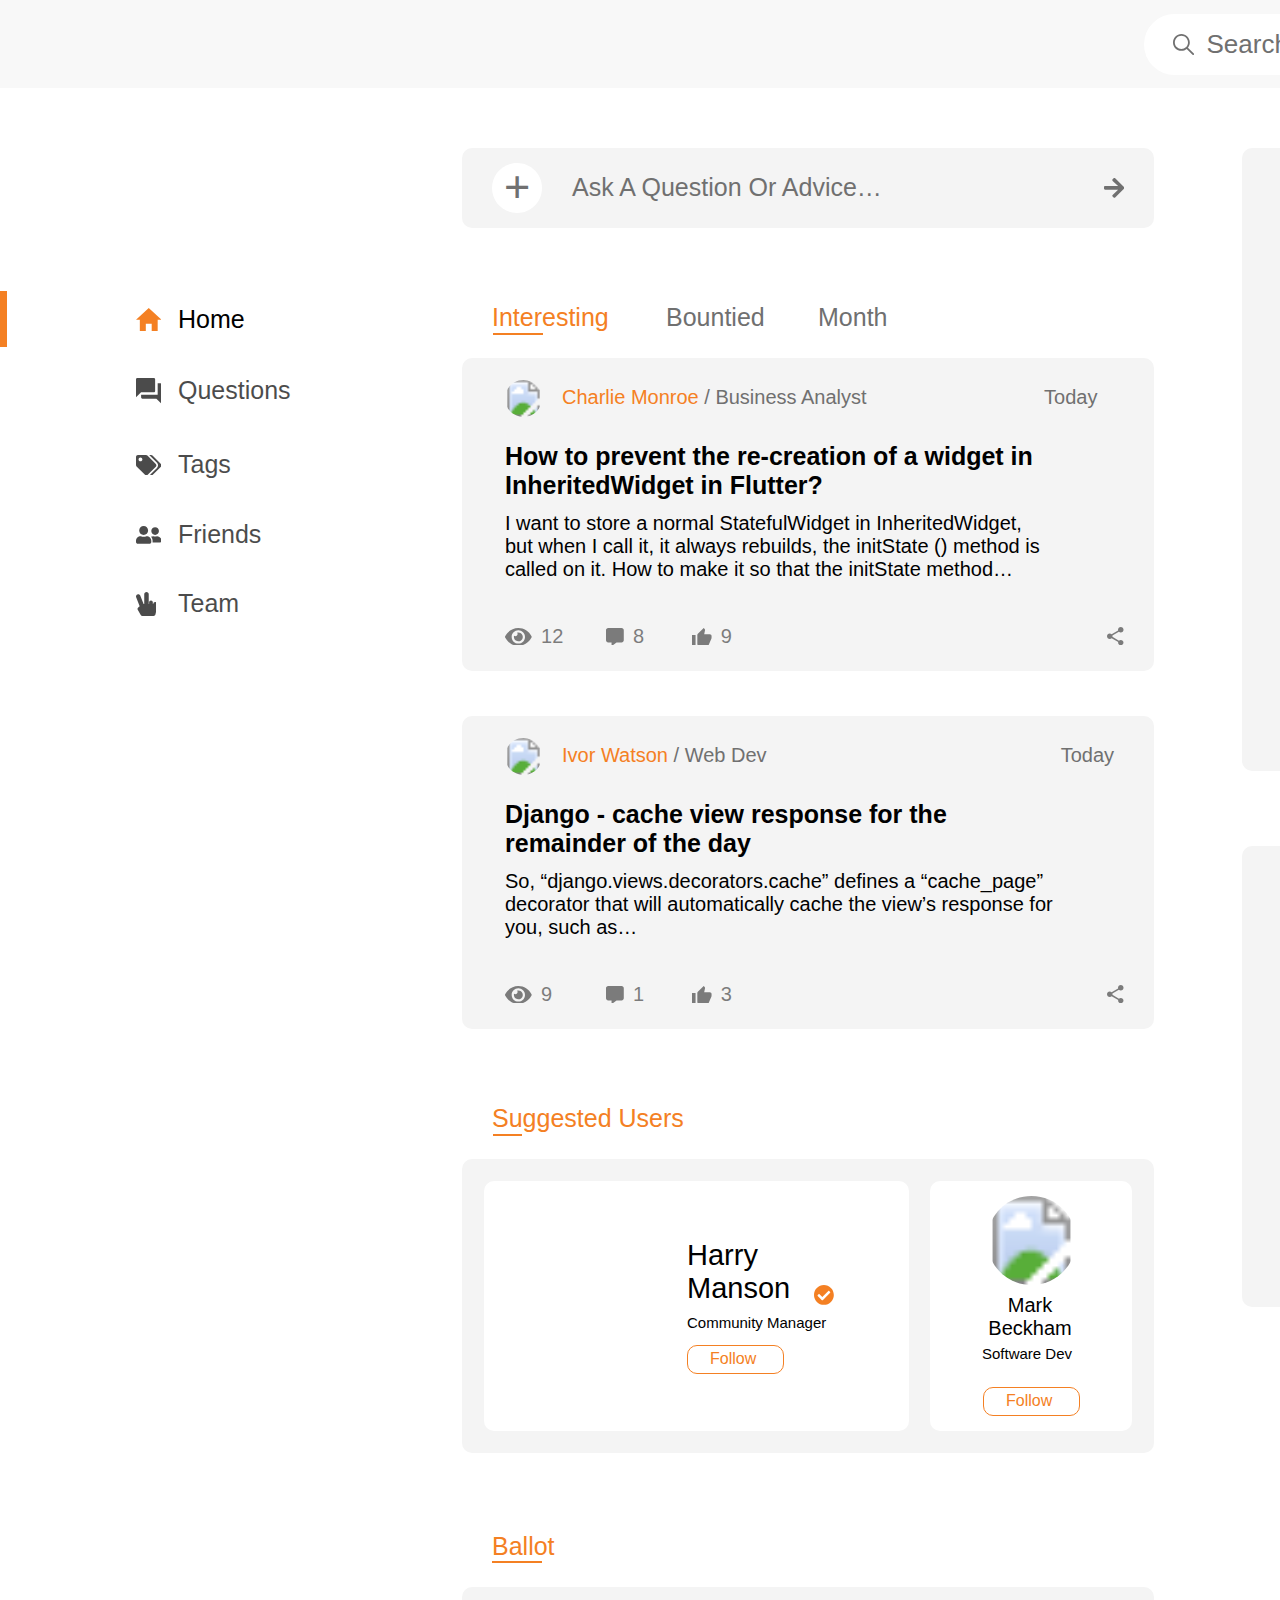
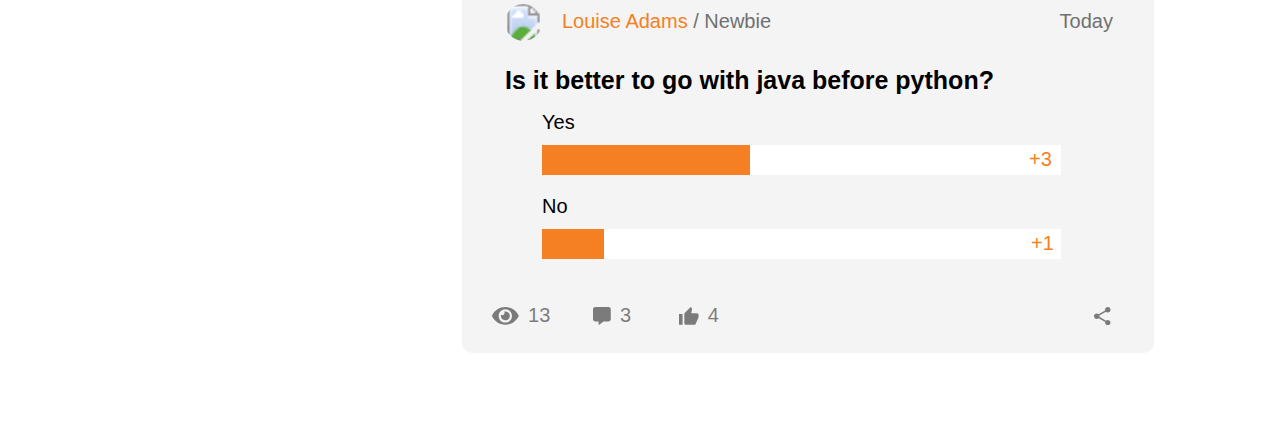
==== commit ffed1399: "Merge pull request #3 from Hacker-SJ-3/patch-1" ====
--- a/index.html
+++ b/index.html
@@ -7,7 +7,6 @@
         
         <link rel="stylesheet" href="homepageLightMode.css">
     </head>
-
     <body>
         <div data-layer="9c72e5e9-4861-437d-97cc-c9d92e50b697" class="homepageLightMode">        <div data-layer="2861dbe7-8260-40d6-867b-1d961706c35d" class="rectangle8"></div>
         <div data-layer="d341bfb8-e3a9-4c41-8baf-4fcb143021db" class="group6">            <div data-layer="53055a59-34ae-4fd2-912b-95d1d86f41fe" class="rectangle5e0a72a71"></div>
@@ -73,8 +72,7 @@
 </div>
                     <svg data-layer="43667556-e701-4a3b-ac87-cb1ee07671d6" preserveAspectRatio="none" viewBox="4.5 3.09375 16.5631103515625 18.2884521484375" class="iconIonicMdSharee80e15ed"><path d="M 18.29489326477051 16.05208015441895 C 17.60282516479492 16.05208015441895 16.95673370361328 16.28180694580078 16.49534034729004 16.74130249023438 L 9.89784049987793 12.9274787902832 C 9.944036483764648 12.69766616821289 9.990231513977051 12.51370429992676 9.990231513977051 12.28397750854492 C 9.990231513977051 12.05416488647461 9.944035530090332 11.87020206451416 9.89784049987793 11.64047527313232 L 16.4034252166748 7.872804641723633 C 16.9107551574707 8.332300186157227 17.55684471130371 8.607834815979004 18.29489326477051 8.607834815979004 C 19.81727409362793 8.607834815979004 21.06308555603027 7.367069244384766 21.06308555603027 5.850770950317383 C 21.06308555603027 4.334558486938477 19.81727409362793 3.09375 18.29489326477051 3.09375 C 16.77242660522461 3.09375 15.52665901184082 4.334558486938477 15.52665901184082 5.850813865661621 C 15.52665901184082 6.080583572387695 15.57259559631348 6.264589309692383 15.61905002593994 6.494316101074219 L 9.113681793212891 10.26198673248291 C 8.606135368347168 9.802447319030762 7.960261344909668 9.526956558227539 7.222039222717285 9.526956558227539 C 5.699615478515625 9.526956558227539 4.5 10.76772212982178 4.5 12.28402042388916 C 4.5 13.8002758026123 5.745552062988281 15.04108428955078 7.268192291259766 15.04108428955078 C 8.006414413452148 15.04108428955078 8.652288436889648 14.76550769805908 9.159833908081055 14.30601119995117 L 15.71135520935059 18.1198787689209 C 15.66494369506836 18.30340957641602 15.6190071105957 18.4874153137207 15.6190071105957 18.71714210510254 C 15.6190071105957 20.18771934509277 16.81836318969727 21.3822021484375 18.29485130310059 21.3822021484375 C 19.7712516784668 21.3822021484375 20.97065162658691 20.18771934509277 20.97065162658691 18.71714210510254 C 20.97069549560547 17.24656295776367 19.77133750915527 16.05208015441895 18.29489326477051 16.05208015441895 Z"  /></svg>
 </div>
-</div>
-            <div data-layer="4249c9a1-ce5c-4499-b759-d0b4b9421ac5" class="group14">                <div data-layer="fab77dba-2d33-46ea-9ccc-7e95ca4efa11" class="rectangle6690e14a6"></div>
+</div>            <div data-layer="4249c9a1-ce5c-4499-b759-d0b4b9421ac5" class="group14">                <div data-layer="fab77dba-2d33-46ea-9ccc-7e95ca4efa11" class="rectangle6690e14a6"></div>
                 <svg data-layer="9af012a9-5eac-4c83-9998-bbbd20e0a80f" preserveAspectRatio="none" viewBox="0 0 37 37" class="ellipse57dea0590"><defs><pattern id="img-ellipse57dea0590" patternContentUnits="userSpaceOnUse" width="100%" height="100%"><image xlink:href="assets/ellipse57dea0590.png" x="0" y="0" width="37.00px" height="37.00px" /></pattern></defs><path d="M 18.5 0 C 28.71726608276367 0 37 8.282732963562012 37 18.5 C 37 28.71726608276367 28.71726608276367 37 18.5 37 C 8.282732963562012 37 0 28.71726608276367 0 18.5 C 0 8.282732963562012 8.282732963562012 0 18.5 0 Z" fill="url(#img-ellipse57dea0590)" /></svg>
                 <div data-layer="53dad940-d2e9-49a9-a283-91125ee5b57b" class="charlieMonroeBusinessAnalystToday"><span class="charlieMonroeBusinessAnalystToday-0">Charlie Monroe</span><span class="charlieMonroeBusinessAnalystToday-14"> </span><span class="charlieMonroeBusinessAnalystToday-15">/ Business Analyst                                Today</span></div>
                 <div data-layer="aa23a4b2-8b71-4eb8-bc92-5f85a4668e66" class="howToPreventTheReCreationOfAWidgetInInheritedwidgetInFlutter">How to prevent the re-creation of a widget in <br />InheritedWidget in Flutter?</div>
--- a/homepageLightMode.css
+++ b/homepageLightMode.css
@@ -0,0 +1,6912 @@
+      html {
+        height: 100%;
+        width: 100%;
+      }
+
+      body {
+        font-family: 'Open Sans', serif;
+        margin: 0;
+        padding: 0;
+        height: 100%;
+        width: 100%;
+        -webkit-font-smoothing: antialiased;
+        overflow: -moz-scrollbars-none;
+        -ms-overflow-style: none;
+      }
+
+      .homepageLightMode {
+
+      display: block;
+      position: absolute;
+      box-sizing: content-box;
+      -ms-transform: rotate(0.00deg);
+    -webkit-transform: rotate(0.00deg);
+    transform: rotate(0.00deg);
+    -ms-transform-origin: center;
+    -webkit-transform-origin: center;
+    transform-origin: center;
+      opacity: 1;
+      cursor: default;
+      margin-top: 0.00px;
+      margin-right: 0.00px;
+      margin-bottom: 0.00px;
+      margin-left: 0.00px;
+      padding-top: 0.00px;
+      padding-right: 0.00px;
+      padding-bottom: 0.00px;
+      padding-left: 0.00px;
+      overflow-x: auto;
+      overflow-y: auto;
+      background-color: rgba(255, 255, 255, 1);
+      width: 1920.00px;
+    height: 2029.00px;
+    left: 0px;
+    top: 0px;
+
+}
+.homepageLightMode .rectangle8 {
+    position: absolute;
+      box-sizing: border-box;
+      display: none;
+      -ms-transform: rotate(0.00deg);
+    -webkit-transform: rotate(0.00deg);
+    transform: rotate(0.00deg);
+    -ms-transform-origin: center;
+    -webkit-transform-origin: center;
+    transform-origin: center;
+      opacity: 1;
+      cursor: default;
+      margin-top: 0.00px;
+      margin-right: 0.00px;
+      margin-bottom: 0.00px;
+      margin-left: 0.00px;
+      padding-top: 0.00px;
+      padding-right: 0.00px;
+      padding-bottom: 0.00px;
+      padding-left: 0.00px;
+      background-color: rgba(255, 255, 255, 1);
+      border-bottom-color: rgba(112, 112, 112, 1);
+      border-bottom-style: solid;
+      border-bottom-width: 1.00px;
+      border-left-color: rgba(112, 112, 112, 1);
+      border-left-style: solid;
+      border-left-width: 1.00px;
+      border-right-color: rgba(112, 112, 112, 1);
+      border-right-style: solid;
+      border-right-width: 1.00px;
+      border-top-color: rgba(112, 112, 112, 1);
+      border-top-style: solid;
+      border-top-width: 1.00px;
+      border-top-left-radius: 0.00px;
+      border-top-right-radius: 0.00px;
+      border-bottom-left-radius: 0.00px;
+      border-bottom-right-radius: 0.00px;
+      box-shadow: none;
+      width: 1615.00px;
+    height: 915.00px;
+    left: 305.00px;
+      top: 92.00px;}
+
+
+
+.homepageLightMode .group6 {
+
+      display: block;
+      position: absolute;
+      box-sizing: content-box;
+      -ms-transform: rotate(0.00deg);
+    -webkit-transform: rotate(0.00deg);
+    transform: rotate(0.00deg);
+    -ms-transform-origin: center;
+    -webkit-transform-origin: center;
+    transform-origin: center;
+      opacity: 1;
+      cursor: default;
+      margin-top: 0.00px;
+      margin-right: 0.00px;
+      margin-bottom: 0.00px;
+      margin-left: 0.00px;
+      padding-top: 0.00px;
+      padding-right: 0.00px;
+      padding-bottom: 0.00px;
+      padding-left: 0.00px;
+      overflow-x: unset;
+      overflow-y: unset;
+      background-color: transparent;
+      width: 692.00px;
+    height: 80.00px;
+    left: 462.00px;
+    top: 148.00px;
+
+}
+
+.homepageLightMode .group6 .rectangle5e0a72a71 {
+    position: absolute;
+      box-sizing: content-box;
+      -ms-transform: rotate(0.00deg);
+    -webkit-transform: rotate(0.00deg);
+    transform: rotate(0.00deg);
+    -ms-transform-origin: center;
+    -webkit-transform-origin: center;
+    transform-origin: center;
+      opacity: 1;
+      cursor: default;
+      margin-top: 0.00px;
+      margin-right: 0.00px;
+      margin-bottom: 0.00px;
+      margin-left: 0.00px;
+      padding-top: 0.00px;
+      padding-right: 0.00px;
+      padding-bottom: 0.00px;
+      padding-left: 0.00px;
+      background-color: rgba(244, 244, 244, 1);
+      border-bottom-color: rgba(112, 112, 112, 1);
+      border-bottom-style: none;
+      border-bottom-width: 1.00px;
+      border-left-color: rgba(112, 112, 112, 1);
+      border-left-style: none;
+      border-left-width: 1.00px;
+      border-right-color: rgba(112, 112, 112, 1);
+      border-right-style: none;
+      border-right-width: 1.00px;
+      border-top-color: rgba(112, 112, 112, 1);
+      border-top-style: none;
+      border-top-width: 1.00px;
+      border-top-left-radius: 10.00px;
+      border-top-right-radius: 10.00px;
+      border-bottom-left-radius: 10.00px;
+      border-bottom-right-radius: 10.00px;
+      box-shadow: none;
+      width: 692.00px;
+    height: 80.00px;
+    left: 0.00px;
+    top: 0.00px;
+
+}
+
+.homepageLightMode .group6 .askAQuestionOrAdvice {
+    position: absolute;
+      box-sizing: content-box;
+      -ms-transform: rotate(0.00deg);
+    -webkit-transform: rotate(0.00deg);
+    transform: rotate(0.00deg);
+    -ms-transform-origin: center;
+    -webkit-transform-origin: center;
+    transform-origin: center;
+      opacity: 1;
+      cursor: default;
+      margin-top: 0.00px;
+      margin-right: 0.00px;
+      margin-bottom: 0.00px;
+      margin-left: 0.00px;
+      padding-top: 0.00px;
+      padding-right: 0.00px;
+      padding-bottom: 0.00px;
+      padding-left: 0.00px;
+      background-color: rgba(255, 255, 255, 0);
+      text-align: left;
+      letter-spacing: 0.00px;
+      color: rgba(112, 112, 112, 1);
+      -webkit-text-stroke: 1.00px rgba(0, 0, 0, 0);
+      font-size: 25.00px;
+      font-weight: 500;
+    font-style: normal;
+      font-family: Montserrat, Arial;
+      text-decoration: none;
+      box-shadow: none;
+      overflow-x: unset;
+      overflow-y: unset;
+      white-space: pre;
+      width: 341.00px;
+    height: 30.00px;
+    left: 110.00px;
+    top: 25.00px;
+
+}
+
+.homepageLightMode .group6 .iconAwesomeArrowRight {
+    position: absolute;
+      box-sizing: content-box;
+      -ms-transform: rotate(0.00deg);
+    -webkit-transform: rotate(0.00deg);
+    transform: rotate(0.00deg);
+    -ms-transform-origin: center;
+    -webkit-transform-origin: center;
+    transform-origin: center;
+      opacity: 1;
+      cursor: default;
+      margin-top: 0.00px;
+      margin-right: 0.00px;
+      margin-bottom: 0.00px;
+      margin-left: 0.00px;
+      padding-top: 0.00px;
+      padding-right: 0.00px;
+      padding-bottom: 0.00px;
+      padding-left: 0.00px;
+      fill: rgba(112, 112, 112, 1);
+      box-shadow: none;
+      width: 20.29px;
+    height: 19.78px;
+    left: 641.64px;
+    top: 30.11px;
+
+}
+
+.homepageLightMode .group6 .ellipse46a2f2e7c {
+    position: absolute;
+      box-sizing: content-box;
+      -ms-transform: rotate(0.00deg);
+    -webkit-transform: rotate(0.00deg);
+    transform: rotate(0.00deg);
+    -ms-transform-origin: center;
+    -webkit-transform-origin: center;
+    transform-origin: center;
+      opacity: 1;
+      cursor: default;
+      margin-top: 0.00px;
+      margin-right: 0.00px;
+      margin-bottom: 0.00px;
+      margin-left: 0.00px;
+      padding-top: 0.00px;
+      padding-right: 0.00px;
+      padding-bottom: 0.00px;
+      padding-left: 0.00px;
+      fill: rgba(255, 255, 255, 1);
+      box-shadow: none;
+      width: 50.00px;
+    height: 50.00px;
+    left: 30.00px;
+    top: 15.00px;
+
+}
+
+.homepageLightMode .group6 .xc83c08a1 {
+    position: absolute;
+      box-sizing: content-box;
+      -ms-transform: rotate(0.00deg);
+    -webkit-transform: rotate(0.00deg);
+    transform: rotate(0.00deg);
+    -ms-transform-origin: center;
+    -webkit-transform-origin: center;
+    transform-origin: center;
+      opacity: 1;
+      cursor: default;
+      margin-top: 0.00px;
+      margin-right: 0.00px;
+      margin-bottom: 0.00px;
+      margin-left: 0.00px;
+      padding-top: 0.00px;
+      padding-right: 0.00px;
+      padding-bottom: 0.00px;
+      padding-left: 0.00px;
+      background-color: rgba(255, 255, 255, 0);
+      text-align: left;
+      letter-spacing: 0.00px;
+      color: rgba(112, 112, 112, 1);
+      -webkit-text-stroke: 1.00px rgba(0, 0, 0, 0);
+      font-size: 45.00px;
+      font-weight: 400;
+    font-style: normal;
+      font-family: Montserrat, Arial;
+      text-decoration: none;
+      box-shadow: none;
+      overflow-x: unset;
+      overflow-y: unset;
+      white-space: pre;
+      width: 26.00px;
+    height: 55.00px;
+    left: 42.00px;
+    top: 13.00px;
+
+}
+
+.homepageLightMode .group13 {
+
+      display: block;
+      position: absolute;
+      box-sizing: content-box;
+      -ms-transform: rotate(0.00deg);
+    -webkit-transform: rotate(0.00deg);
+    transform: rotate(0.00deg);
+    -ms-transform-origin: center;
+    -webkit-transform-origin: center;
+    transform-origin: center;
+      opacity: 1;
+      cursor: default;
+      margin-top: 0.00px;
+      margin-right: 0.00px;
+      margin-bottom: 0.00px;
+      margin-left: 0.00px;
+      padding-top: 0.00px;
+      padding-right: 0.00px;
+      padding-bottom: 0.00px;
+      padding-left: 0.00px;
+      overflow-x: unset;
+      overflow-y: unset;
+      background-color: transparent;
+      width: 453.00px;
+    height: 623.00px;
+    left: 1242.00px;
+    top: 148.00px;
+
+}
+
+.homepageLightMode .group13 .rectangle5 {
+    position: absolute;
+      box-sizing: content-box;
+      -ms-transform: rotate(0.00deg);
+    -webkit-transform: rotate(0.00deg);
+    transform: rotate(0.00deg);
+    -ms-transform-origin: center;
+    -webkit-transform-origin: center;
+    transform-origin: center;
+      opacity: 1;
+      cursor: default;
+      margin-top: 0.00px;
+      margin-right: 0.00px;
+      margin-bottom: 0.00px;
+      margin-left: 0.00px;
+      padding-top: 0.00px;
+      padding-right: 0.00px;
+      padding-bottom: 0.00px;
+      padding-left: 0.00px;
+      background-color: rgba(244, 244, 244, 1);
+      border-bottom-color: rgba(112, 112, 112, 1);
+      border-bottom-style: none;
+      border-bottom-width: 1.00px;
+      border-left-color: rgba(112, 112, 112, 1);
+      border-left-style: none;
+      border-left-width: 1.00px;
+      border-right-color: rgba(112, 112, 112, 1);
+      border-right-style: none;
+      border-right-width: 1.00px;
+      border-top-color: rgba(112, 112, 112, 1);
+      border-top-style: none;
+      border-top-width: 1.00px;
+      border-top-left-radius: 10.00px;
+      border-top-right-radius: 10.00px;
+      border-bottom-left-radius: 10.00px;
+      border-bottom-right-radius: 10.00px;
+      box-shadow: none;
+      width: 453.00px;
+    height: 623.00px;
+    left: 0.00px;
+    top: 0.00px;
+
+}
+
+.homepageLightMode .group13 .rectangle9 {
+    position: absolute;
+      box-sizing: border-box;
+      display: none;
+      -ms-transform: rotate(0.00deg);
+    -webkit-transform: rotate(0.00deg);
+    transform: rotate(0.00deg);
+    -ms-transform-origin: center;
+    -webkit-transform-origin: center;
+    transform-origin: center;
+      opacity: 1;
+      cursor: default;
+      margin-top: 0.00px;
+      margin-right: 0.00px;
+      margin-bottom: 0.00px;
+      margin-left: 0.00px;
+      padding-top: 0.00px;
+      padding-right: 0.00px;
+      padding-bottom: 0.00px;
+      padding-left: 0.00px;
+      background-color: rgba(255, 255, 255, 1);
+      border-bottom-color: rgba(112, 112, 112, 1);
+      border-bottom-style: solid;
+      border-bottom-width: 1.00px;
+      border-left-color: rgba(112, 112, 112, 1);
+      border-left-style: solid;
+      border-left-width: 1.00px;
+      border-right-color: rgba(112, 112, 112, 1);
+      border-right-style: solid;
+      border-right-width: 1.00px;
+      border-top-color: rgba(112, 112, 112, 1);
+      border-top-style: solid;
+      border-top-width: 1.00px;
+      border-top-left-radius: 0.00px;
+      border-top-right-radius: 0.00px;
+      border-bottom-left-radius: 0.00px;
+      border-bottom-right-radius: 0.00px;
+      box-shadow: none;
+      width: 363.00px;
+    height: 233.00px;
+    left: 45.00px;
+    top: 60.00px;
+
+}
+
+.homepageLightMode .group13 .group24 {
+
+      display: block;
+      position: absolute;
+      box-sizing: content-box;
+      -ms-transform: rotate(0.00deg);
+    -webkit-transform: rotate(0.00deg);
+    transform: rotate(0.00deg);
+    -ms-transform-origin: center;
+    -webkit-transform-origin: center;
+    transform-origin: center;
+      opacity: 1;
+      cursor: default;
+      margin-top: 0.00px;
+      margin-right: 0.00px;
+      margin-bottom: 0.00px;
+      margin-left: 0.00px;
+      padding-top: 0.00px;
+      padding-right: 0.00px;
+      padding-bottom: 0.00px;
+      padding-left: 0.00px;
+      overflow-x: unset;
+      overflow-y: unset;
+      background-color: transparent;
+      width: 161.00px;
+    height: 161.00px;
+    left: 56.00px;
+    top: 96.00px;
+
+}
+
+.homepageLightMode .group13 .group24 .ellipse474d68476 {
+    position: absolute;
+      box-sizing: content-box;
+      -ms-transform: rotate(0.00deg);
+    -webkit-transform: rotate(0.00deg);
+    transform: rotate(0.00deg);
+    -ms-transform-origin: center;
+    -webkit-transform-origin: center;
+    transform-origin: center;
+      opacity: 1;
+      cursor: default;
+      margin-top: 0.00px;
+      margin-right: 0.00px;
+      margin-bottom: 0.00px;
+      margin-left: 0.00px;
+      padding-top: 0.00px;
+      padding-right: 0.00px;
+      padding-bottom: 0.00px;
+      padding-left: 0.00px;
+      fill: rgba(255, 255, 255, 0);
+      box-shadow: none;
+      width: 141.00px;
+    height: 141.00px;
+    left: 10.00px;
+    top: 10.00px;
+
+}
+
+.homepageLightMode .group13 .group24 .ellipse45de9b85c {
+    position: absolute;
+      box-sizing: border-box;
+      -ms-transform: rotate(0.00deg);
+    -webkit-transform: rotate(0.00deg);
+    transform: rotate(0.00deg);
+    -ms-transform-origin: center;
+    -webkit-transform-origin: center;
+    transform-origin: center;
+      opacity: 1;
+      cursor: default;
+      margin-top: 0.00px;
+      margin-right: 0.00px;
+      margin-bottom: 0.00px;
+      margin-left: 0.00px;
+      padding-top: 0.00px;
+      padding-right: 0.00px;
+      padding-bottom: 0.00px;
+      padding-left: 0.00px;
+      fill: transparent;
+      stroke: rgba(188, 187, 188, 1);
+          stroke-width: 6.00px;
+          stroke-linecap: butt;
+      box-shadow: none;
+      width: 161.00px;
+    height: 161.00px;
+    left: 0.00px;
+    top: 0.00px;
+
+}
+
+.homepageLightMode .group13 .group24 .untitled1 {
+    position: absolute;
+      box-sizing: content-box;
+      -ms-transform: rotate(0.00deg);
+    -webkit-transform: rotate(0.00deg);
+    transform: rotate(0.00deg);
+    -ms-transform-origin: center;
+    -webkit-transform-origin: center;
+    transform-origin: center;
+      opacity: 1;
+      cursor: default;
+      margin-top: 0.00px;
+      margin-right: 0.00px;
+      margin-bottom: 0.00px;
+      margin-left: 0.00px;
+      padding-top: 0.00px;
+      padding-right: 0.00px;
+      padding-bottom: 0.00px;
+      padding-left: 0.00px;
+      fill: rgba(255, 255, 255, 0);
+      box-shadow: none;
+      width: 161.00px;
+    height: 161.00px;
+    left: 0.00px;
+    top: 0.00px;
+
+}
+
+.homepageLightMode .group13 .x33Completed {
+    position: absolute;
+      box-sizing: content-box;
+      -ms-transform: rotate(0.00deg);
+    -webkit-transform: rotate(0.00deg);
+    transform: rotate(0.00deg);
+    -ms-transform-origin: center;
+    -webkit-transform-origin: center;
+    transform-origin: center;
+      opacity: 1;
+      cursor: default;
+      margin-top: 0.00px;
+      margin-right: 0.00px;
+      margin-bottom: 0.00px;
+      margin-left: 0.00px;
+      padding-top: 0.00px;
+      padding-right: 0.00px;
+      padding-bottom: 0.00px;
+      padding-left: 0.00px;
+      background-color: rgba(255, 255, 255, 0);
+      text-align: left;
+      letter-spacing: 0.00px;
+      color: rgba(0, 0, 0, 1);
+      -webkit-text-stroke: 1.00px rgba(0, 0, 0, 0);
+      font-size: 27.00px;
+      font-weight: 300;
+    font-style: normal;
+      font-family: Montserrat, Arial;
+      text-decoration: none;
+      box-shadow: none;
+      overflow-x: unset;
+      overflow-y: unset;
+      white-space: pre;
+      width: 151.00px;
+    height: 124.00px;
+    left: 257.00px;
+    top: 114.00px;
+
+}
+
+.homepageLightMode .group13 .x33Completed .x33Completed-0 {
+    color: rgba(0, 0, 0, 1);
+    font-weight: 400;
+    font-style: normal;
+    font-size: 74.00px;
+    font-family: Montserrat, Arial;
+    letter-spacing: 0;
+    text-decoration: none;
+}
+
+.homepageLightMode .group13 .x33Completed .x33Completed-3 {
+    color: rgba(0, 0, 0, 1);
+    font-weight: 700;
+    font-style: normal;
+    font-size: 27.00px;
+    font-family: Montserrat, Arial;
+    letter-spacing: 0;
+    text-decoration: none;
+}
+
+.homepageLightMode .group13 .x33Completed .x33Completed-5 {
+    color: rgba(0, 0, 0, 1);
+    font-weight: 300;
+    font-style: normal;
+    font-size: 27.00px;
+    font-family: Montserrat, Arial;
+    letter-spacing: 0;
+    text-decoration: none;
+}
+
+.homepageLightMode .group13 .yourProfile {
+    position: absolute;
+      box-sizing: content-box;
+      -ms-transform: rotate(0.00deg);
+    -webkit-transform: rotate(0.00deg);
+    transform: rotate(0.00deg);
+    -ms-transform-origin: center;
+    -webkit-transform-origin: center;
+    transform-origin: center;
+      opacity: 1;
+      cursor: default;
+      margin-top: 0.00px;
+      margin-right: 0.00px;
+      margin-bottom: 0.00px;
+      margin-left: 0.00px;
+      padding-top: 0.00px;
+      padding-right: 0.00px;
+      padding-bottom: 0.00px;
+      padding-left: 0.00px;
+      background-color: rgba(255, 255, 255, 0);
+      text-align: left;
+      letter-spacing: 0.00px;
+      color: rgba(0, 0, 0, 1);
+      -webkit-text-stroke: 1.00px rgba(0, 0, 0, 0);
+      font-size: 25.00px;
+      font-weight: 700;
+    font-style: normal;
+      font-family: Montserrat, Arial;
+      text-decoration: none;
+      box-shadow: none;
+      overflow-x: unset;
+      overflow-y: unset;
+      white-space: pre;
+      width: 151.00px;
+    height: 30.00px;
+    left: 45.00px;
+    top: 35.00px;
+
+}
+
+.homepageLightMode .group13 .line2 {
+    position: absolute;
+      box-sizing: content-box;
+      -ms-transform: rotate(0.00deg);
+    -webkit-transform: rotate(0.00deg);
+    transform: rotate(0.00deg);
+    -ms-transform-origin: center;
+    -webkit-transform-origin: center;
+    transform-origin: center;
+      opacity: 0.10000000149011612;
+      cursor: default;
+      margin-top: 0.00px;
+      margin-right: 0.00px;
+      margin-bottom: 0.00px;
+      margin-left: 0.00px;
+      padding-top: 0.00px;
+      padding-right: 0.00px;
+      padding-bottom: 0.00px;
+      padding-left: 0.00px;
+      stroke: rgba(0, 0, 0, 1);
+          stroke-width: 1.00px;
+          stroke-linecap: butt;
+      box-shadow: none;
+      width: 363.00px;
+    height: 1.00px;
+    left: 45.50px;
+    top: 292.00px;
+
+}
+
+.homepageLightMode .group13 .changeUsername {
+    position: absolute;
+      box-sizing: content-box;
+      -ms-transform: rotate(0.00deg);
+    -webkit-transform: rotate(0.00deg);
+    transform: rotate(0.00deg);
+    -ms-transform-origin: center;
+    -webkit-transform-origin: center;
+    transform-origin: center;
+      opacity: 1;
+      cursor: default;
+      margin-top: 0.00px;
+      margin-right: 0.00px;
+      margin-bottom: 0.00px;
+      margin-left: 0.00px;
+      padding-top: 0.00px;
+      padding-right: 0.00px;
+      padding-bottom: 0.00px;
+      padding-left: 0.00px;
+      background-color: rgba(255, 255, 255, 0);
+      text-align: left;
+      letter-spacing: 0.00px;
+      color: rgba(0, 0, 0, 1);
+      -webkit-text-stroke: 1.00px rgba(0, 0, 0, 0);
+      font-size: 20.00px;
+      font-weight: 300;
+    font-style: normal;
+      font-family: Montserrat, Arial;
+      text-decoration: none;
+      box-shadow: none;
+      overflow-x: unset;
+      overflow-y: unset;
+      white-space: pre;
+      width: 187.00px;
+    height: 24.00px;
+    left: 55.00px;
+    top: 304.00px;
+
+}
+
+.homepageLightMode .group13 .iconFeatherCheckCircle453cf440 {
+
+      display: block;
+      position: absolute;
+      box-sizing: content-box;
+      -ms-transform: rotate(0.00deg);
+    -webkit-transform: rotate(0.00deg);
+    transform: rotate(0.00deg);
+    -ms-transform-origin: center;
+    -webkit-transform-origin: center;
+    transform-origin: center;
+      opacity: 1;
+      cursor: default;
+      margin-top: 0.00px;
+      margin-right: 0.00px;
+      margin-bottom: 0.00px;
+      margin-left: 0.00px;
+      padding-top: 0.00px;
+      padding-right: 0.00px;
+      padding-bottom: 0.00px;
+      padding-left: 0.00px;
+      overflow-x: unset;
+      overflow-y: unset;
+      background-color: transparent;
+      width: 16.24px;
+    height: 16.24px;
+    left: 381.00px;
+    top: 307.38px;
+
+}
+
+.homepageLightMode .group13 .iconFeatherCheckCircle453cf440 .path6f6687fec {
+    position: absolute;
+      box-sizing: content-box;
+      -ms-transform: rotate(0.00deg);
+    -webkit-transform: rotate(0.00deg);
+    transform: rotate(0.00deg);
+    -ms-transform-origin: center;
+    -webkit-transform-origin: center;
+    transform-origin: center;
+      opacity: 1;
+      cursor: default;
+      margin-top: 0.00px;
+      margin-right: 0.00px;
+      margin-bottom: 0.00px;
+      margin-left: 0.00px;
+      padding-top: 0.00px;
+      padding-right: 0.00px;
+      padding-bottom: 0.00px;
+      padding-left: 0.00px;
+      fill: transparent;
+      stroke: rgba(0, 0, 0, 1);
+          stroke-width: 1.00px;
+          stroke-linecap: round;
+      box-shadow: none;
+      width: 18.24px;
+    height: 18.24px;
+    left: -1.00px;
+    top: -1.00px;
+
+}
+
+.homepageLightMode .group13 .iconFeatherCheckCircle453cf440 .path75e3c2274 {
+    position: absolute;
+      box-sizing: content-box;
+      -ms-transform: rotate(0.00deg);
+    -webkit-transform: rotate(0.00deg);
+    transform: rotate(0.00deg);
+    -ms-transform-origin: center;
+    -webkit-transform-origin: center;
+    transform-origin: center;
+      opacity: 1;
+      cursor: default;
+      margin-top: 0.00px;
+      margin-right: 0.00px;
+      margin-bottom: 0.00px;
+      margin-left: 0.00px;
+      padding-top: 0.00px;
+      padding-right: 0.00px;
+      padding-bottom: 0.00px;
+      padding-left: 0.00px;
+      fill: transparent;
+      stroke: rgba(0, 0, 0, 1);
+          stroke-width: 1.00px;
+          stroke-linecap: round;
+      box-shadow: none;
+      width: 12.56px;
+    height: 10.13px;
+    left: 4.68px;
+    top: 0.63px;
+
+}
+
+.homepageLightMode .group13 .line3 {
+    position: absolute;
+      box-sizing: content-box;
+      -ms-transform: rotate(0.00deg);
+    -webkit-transform: rotate(0.00deg);
+    transform: rotate(0.00deg);
+    -ms-transform-origin: center;
+    -webkit-transform-origin: center;
+    transform-origin: center;
+      opacity: 0.10000000149011612;
+      cursor: default;
+      margin-top: 0.00px;
+      margin-right: 0.00px;
+      margin-bottom: 0.00px;
+      margin-left: 0.00px;
+      padding-top: 0.00px;
+      padding-right: 0.00px;
+      padding-bottom: 0.00px;
+      padding-left: 0.00px;
+      stroke: rgba(0, 0, 0, 1);
+          stroke-width: 1.00px;
+          stroke-linecap: butt;
+      box-shadow: none;
+      width: 363.00px;
+    height: 1.00px;
+    left: 45.00px;
+    top: 334.62px;
+
+}
+
+.homepageLightMode .group13 .updateProfilePicture {
+    position: absolute;
+      box-sizing: content-box;
+      -ms-transform: rotate(0.00deg);
+    -webkit-transform: rotate(0.00deg);
+    transform: rotate(0.00deg);
+    -ms-transform-origin: center;
+    -webkit-transform-origin: center;
+    transform-origin: center;
+      opacity: 1;
+      cursor: default;
+      margin-top: 0.00px;
+      margin-right: 0.00px;
+      margin-bottom: 0.00px;
+      margin-left: 0.00px;
+      padding-top: 0.00px;
+      padding-right: 0.00px;
+      padding-bottom: 0.00px;
+      padding-left: 0.00px;
+      background-color: rgba(255, 255, 255, 0);
+      text-align: left;
+      letter-spacing: 0.00px;
+      color: rgba(0, 0, 0, 1);
+      -webkit-text-stroke: 1.00px rgba(0, 0, 0, 0);
+      font-size: 20.00px;
+      font-weight: 300;
+    font-style: normal;
+      font-family: Montserrat, Arial;
+      text-decoration: none;
+      box-shadow: none;
+      overflow-x: unset;
+      overflow-y: unset;
+      white-space: pre;
+      width: 220.00px;
+    height: 24.00px;
+    left: 54.50px;
+    top: 353.63px;
+
+}
+
+.homepageLightMode .group13 .iconFeatherCheckCirclef74c2df1 {
+
+      display: block;
+      position: absolute;
+      box-sizing: content-box;
+      -ms-transform: rotate(0.00deg);
+    -webkit-transform: rotate(0.00deg);
+    transform: rotate(0.00deg);
+    -ms-transform-origin: center;
+    -webkit-transform-origin: center;
+    transform-origin: center;
+      opacity: 1;
+      cursor: default;
+      margin-top: 0.00px;
+      margin-right: 0.00px;
+      margin-bottom: 0.00px;
+      margin-left: 0.00px;
+      padding-top: 0.00px;
+      padding-right: 0.00px;
+      padding-bottom: 0.00px;
+      padding-left: 0.00px;
+      overflow-x: unset;
+      overflow-y: unset;
+      background-color: transparent;
+      width: 16.24px;
+    height: 16.24px;
+    left: 380.50px;
+    top: 357.19px;
+
+}
+
+.homepageLightMode .group13 .iconFeatherCheckCirclef74c2df1 .path6 {
+    position: absolute;
+      box-sizing: content-box;
+      -ms-transform: rotate(0.00deg);
+    -webkit-transform: rotate(0.00deg);
+    transform: rotate(0.00deg);
+    -ms-transform-origin: center;
+    -webkit-transform-origin: center;
+    transform-origin: center;
+      opacity: 1;
+      cursor: default;
+      margin-top: 0.00px;
+      margin-right: 0.00px;
+      margin-bottom: 0.00px;
+      margin-left: 0.00px;
+      padding-top: 0.00px;
+      padding-right: 0.00px;
+      padding-bottom: 0.00px;
+      padding-left: 0.00px;
+      fill: transparent;
+      stroke: rgba(0, 0, 0, 1);
+          stroke-width: 1.00px;
+          stroke-linecap: round;
+      box-shadow: none;
+      width: 18.24px;
+    height: 18.24px;
+    left: -1.00px;
+    top: -1.00px;
+
+}
+
+.homepageLightMode .group13 .iconFeatherCheckCirclef74c2df1 .path7 {
+    position: absolute;
+      box-sizing: content-box;
+      -ms-transform: rotate(0.00deg);
+    -webkit-transform: rotate(0.00deg);
+    transform: rotate(0.00deg);
+    -ms-transform-origin: center;
+    -webkit-transform-origin: center;
+    transform-origin: center;
+      opacity: 1;
+      cursor: default;
+      margin-top: 0.00px;
+      margin-right: 0.00px;
+      margin-bottom: 0.00px;
+      margin-left: 0.00px;
+      padding-top: 0.00px;
+      padding-right: 0.00px;
+      padding-bottom: 0.00px;
+      padding-left: 0.00px;
+      fill: transparent;
+      stroke: rgba(0, 0, 0, 1);
+          stroke-width: 1.00px;
+          stroke-linecap: round;
+      box-shadow: none;
+      width: 12.56px;
+    height: 10.13px;
+    left: 4.68px;
+    top: 0.63px;
+
+}
+
+.homepageLightMode .group13 .line4 {
+    position: absolute;
+      box-sizing: content-box;
+      -ms-transform: rotate(0.00deg);
+    -webkit-transform: rotate(0.00deg);
+    transform: rotate(0.00deg);
+    -ms-transform-origin: center;
+    -webkit-transform-origin: center;
+    transform-origin: center;
+      opacity: 0.10000000149011612;
+      cursor: default;
+      margin-top: 0.00px;
+      margin-right: 0.00px;
+      margin-bottom: 0.00px;
+      margin-left: 0.00px;
+      padding-top: 0.00px;
+      padding-right: 0.00px;
+      padding-bottom: 0.00px;
+      padding-left: 0.00px;
+      stroke: rgba(0, 0, 0, 1);
+          stroke-width: 1.00px;
+          stroke-linecap: butt;
+      box-shadow: none;
+      width: 363.00px;
+    height: 1.00px;
+    left: 45.00px;
+    top: 387.19px;
+
+}
+
+.homepageLightMode .group13 .linkSocialAccounts {
+    position: absolute;
+      box-sizing: content-box;
+      -ms-transform: rotate(0.00deg);
+    -webkit-transform: rotate(0.00deg);
+    transform: rotate(0.00deg);
+    -ms-transform-origin: center;
+    -webkit-transform-origin: center;
+    transform-origin: center;
+      opacity: 1;
+      cursor: default;
+      margin-top: 0.00px;
+      margin-right: 0.00px;
+      margin-bottom: 0.00px;
+      margin-left: 0.00px;
+      padding-top: 0.00px;
+      padding-right: 0.00px;
+      padding-bottom: 0.00px;
+      padding-left: 0.00px;
+      background-color: rgba(255, 255, 255, 0);
+      text-align: left;
+      letter-spacing: 0.00px;
+      color: rgba(0, 0, 0, 1);
+      -webkit-text-stroke: 1.00px rgba(0, 0, 0, 0);
+      font-size: 20.00px;
+      font-weight: 300;
+    font-style: normal;
+      font-family: Montserrat, Arial;
+      text-decoration: none;
+      box-shadow: none;
+      overflow-x: unset;
+      overflow-y: unset;
+      white-space: pre;
+      width: 203.00px;
+    height: 24.00px;
+    left: 54.50px;
+    top: 401.78px;
+
+}
+
+.homepageLightMode .group13 .iconFeatherCheckCircle25f49264 {
+
+      display: block;
+      position: absolute;
+      box-sizing: content-box;
+      -ms-transform: rotate(0.00deg);
+    -webkit-transform: rotate(0.00deg);
+    transform: rotate(0.00deg);
+    -ms-transform-origin: center;
+    -webkit-transform-origin: center;
+    transform-origin: center;
+      opacity: 1;
+      cursor: default;
+      margin-top: 0.00px;
+      margin-right: 0.00px;
+      margin-bottom: 0.00px;
+      margin-left: 0.00px;
+      padding-top: 0.00px;
+      padding-right: 0.00px;
+      padding-bottom: 0.00px;
+      padding-left: 0.00px;
+      overflow-x: unset;
+      overflow-y: unset;
+      background-color: transparent;
+      width: 17.00px;
+    height: 17.00px;
+    left: 381.00px;
+    top: 404.63px;
+
+}
+
+.homepageLightMode .group13 .iconFeatherCheckCircle25f49264 .ellipse69431cae8 {
+    position: absolute;
+      box-sizing: border-box;
+      -ms-transform: rotate(0.00deg);
+    -webkit-transform: rotate(0.00deg);
+    transform: rotate(0.00deg);
+    -ms-transform-origin: center;
+    -webkit-transform-origin: center;
+    transform-origin: center;
+      opacity: 1;
+      cursor: default;
+      margin-top: 0.00px;
+      margin-right: 0.00px;
+      margin-bottom: 0.00px;
+      margin-left: 0.00px;
+      padding-top: 0.00px;
+      padding-right: 0.00px;
+      padding-bottom: 0.00px;
+      padding-left: 0.00px;
+      fill: transparent;
+      stroke: rgba(0, 0, 0, 1);
+          stroke-width: 1.00px;
+          stroke-linecap: butt;
+      box-shadow: none;
+      width: 17.00px;
+    height: 17.00px;
+    left: 0.00px;
+    top: 0.00px;
+
+}
+
+.homepageLightMode .group13 .line5 {
+    position: absolute;
+      box-sizing: content-box;
+      -ms-transform: rotate(0.00deg);
+    -webkit-transform: rotate(0.00deg);
+    transform: rotate(0.00deg);
+    -ms-transform-origin: center;
+    -webkit-transform-origin: center;
+    transform-origin: center;
+      opacity: 0.10000000149011612;
+      cursor: default;
+      margin-top: 0.00px;
+      margin-right: 0.00px;
+      margin-bottom: 0.00px;
+      margin-left: 0.00px;
+      padding-top: 0.00px;
+      padding-right: 0.00px;
+      padding-bottom: 0.00px;
+      padding-left: 0.00px;
+      stroke: rgba(0, 0, 0, 1);
+          stroke-width: 1.00px;
+          stroke-linecap: butt;
+      box-shadow: none;
+      width: 363.00px;
+    height: 1.00px;
+    left: 45.00px;
+    top: 435.07px;
+
+}
+
+.homepageLightMode .group13 .askAQuestion {
+    position: absolute;
+      box-sizing: content-box;
+      -ms-transform: rotate(0.00deg);
+    -webkit-transform: rotate(0.00deg);
+    transform: rotate(0.00deg);
+    -ms-transform-origin: center;
+    -webkit-transform-origin: center;
+    transform-origin: center;
+      opacity: 1;
+      cursor: default;
+      margin-top: 0.00px;
+      margin-right: 0.00px;
+      margin-bottom: 0.00px;
+      margin-left: 0.00px;
+      padding-top: 0.00px;
+      padding-right: 0.00px;
+      padding-bottom: 0.00px;
+      padding-left: 0.00px;
+      background-color: rgba(255, 255, 255, 0);
+      text-align: left;
+      letter-spacing: 0.00px;
+      color: rgba(0, 0, 0, 1);
+      -webkit-text-stroke: 1.00px rgba(0, 0, 0, 0);
+      font-size: 20.00px;
+      font-weight: 300;
+    font-style: normal;
+      font-family: Montserrat, Arial;
+      text-decoration: none;
+      box-shadow: none;
+      overflow-x: unset;
+      overflow-y: unset;
+      white-space: pre;
+      width: 150.00px;
+    height: 24.00px;
+    left: 54.50px;
+    top: 450.22px;
+
+}
+
+.homepageLightMode .group13 .iconFeatherCheckCircledd8b4375 {
+
+      display: block;
+      position: absolute;
+      box-sizing: content-box;
+      -ms-transform: rotate(0.00deg);
+    -webkit-transform: rotate(0.00deg);
+    transform: rotate(0.00deg);
+    -ms-transform-origin: center;
+    -webkit-transform-origin: center;
+    transform-origin: center;
+      opacity: 1;
+      cursor: default;
+      margin-top: 0.00px;
+      margin-right: 0.00px;
+      margin-bottom: 0.00px;
+      margin-left: 0.00px;
+      padding-top: 0.00px;
+      padding-right: 0.00px;
+      padding-bottom: 0.00px;
+      padding-left: 0.00px;
+      overflow-x: unset;
+      overflow-y: unset;
+      background-color: transparent;
+      width: 17.00px;
+    height: 17.00px;
+    left: 381.00px;
+    top: 453.00px;
+
+}
+
+.homepageLightMode .group13 .iconFeatherCheckCircledd8b4375 .ellipse604ce6444 {
+    position: absolute;
+      box-sizing: border-box;
+      -ms-transform: rotate(0.00deg);
+    -webkit-transform: rotate(0.00deg);
+    transform: rotate(0.00deg);
+    -ms-transform-origin: center;
+    -webkit-transform-origin: center;
+    transform-origin: center;
+      opacity: 1;
+      cursor: default;
+      margin-top: 0.00px;
+      margin-right: 0.00px;
+      margin-bottom: 0.00px;
+      margin-left: 0.00px;
+      padding-top: 0.00px;
+      padding-right: 0.00px;
+      padding-bottom: 0.00px;
+      padding-left: 0.00px;
+      fill: transparent;
+      stroke: rgba(0, 0, 0, 1);
+          stroke-width: 1.00px;
+          stroke-linecap: butt;
+      box-shadow: none;
+      width: 17.00px;
+    height: 17.00px;
+    left: 0.00px;
+    top: 0.00px;
+
+}
+
+.homepageLightMode .group13 .line6 {
+    position: absolute;
+      box-sizing: content-box;
+      -ms-transform: rotate(0.00deg);
+    -webkit-transform: rotate(0.00deg);
+    transform: rotate(0.00deg);
+    -ms-transform-origin: center;
+    -webkit-transform-origin: center;
+    transform-origin: center;
+      opacity: 0.10000000149011612;
+      cursor: default;
+      margin-top: 0.00px;
+      margin-right: 0.00px;
+      margin-bottom: 0.00px;
+      margin-left: 0.00px;
+      padding-top: 0.00px;
+      padding-right: 0.00px;
+      padding-bottom: 0.00px;
+      padding-left: 0.00px;
+      stroke: rgba(0, 0, 0, 1);
+          stroke-width: 1.00px;
+          stroke-linecap: butt;
+      box-shadow: none;
+      width: 363.00px;
+    height: 1.00px;
+    left: 45.00px;
+    top: 482.95px;
+
+}
+
+.homepageLightMode .group13 .answerAQuestion {
+    position: absolute;
+      box-sizing: content-box;
+      -ms-transform: rotate(0.00deg);
+    -webkit-transform: rotate(0.00deg);
+    transform: rotate(0.00deg);
+    -ms-transform-origin: center;
+    -webkit-transform-origin: center;
+    transform-origin: center;
+      opacity: 1;
+      cursor: default;
+      margin-top: 0.00px;
+      margin-right: 0.00px;
+      margin-bottom: 0.00px;
+      margin-left: 0.00px;
+      padding-top: 0.00px;
+      padding-right: 0.00px;
+      padding-bottom: 0.00px;
+      padding-left: 0.00px;
+      background-color: rgba(255, 255, 255, 0);
+      text-align: left;
+      letter-spacing: 0.00px;
+      color: rgba(0, 0, 0, 1);
+      -webkit-text-stroke: 1.00px rgba(0, 0, 0, 0);
+      font-size: 20.00px;
+      font-weight: 300;
+    font-style: normal;
+      font-family: Montserrat, Arial;
+      text-decoration: none;
+      box-shadow: none;
+      overflow-x: unset;
+      overflow-y: unset;
+      white-space: pre;
+      width: 189.00px;
+    height: 24.00px;
+    left: 54.50px;
+    top: 498.65px;
+
+}
+
+.homepageLightMode .group13 .iconFeatherCheckCircle6ffcf869 {
+
+      display: block;
+      position: absolute;
+      box-sizing: content-box;
+      -ms-transform: rotate(0.00deg);
+    -webkit-transform: rotate(0.00deg);
+    transform: rotate(0.00deg);
+    -ms-transform-origin: center;
+    -webkit-transform-origin: center;
+    transform-origin: center;
+      opacity: 1;
+      cursor: default;
+      margin-top: 0.00px;
+      margin-right: 0.00px;
+      margin-bottom: 0.00px;
+      margin-left: 0.00px;
+      padding-top: 0.00px;
+      padding-right: 0.00px;
+      padding-bottom: 0.00px;
+      padding-left: 0.00px;
+      overflow-x: unset;
+      overflow-y: unset;
+      background-color: transparent;
+      width: 17.00px;
+    height: 17.00px;
+    left: 381.00px;
+    top: 501.15px;
+
+}
+
+.homepageLightMode .group13 .iconFeatherCheckCircle6ffcf869 .ellipse6acbf49c8 {
+    position: absolute;
+      box-sizing: border-box;
+      -ms-transform: rotate(0.00deg);
+    -webkit-transform: rotate(0.00deg);
+    transform: rotate(0.00deg);
+    -ms-transform-origin: center;
+    -webkit-transform-origin: center;
+    transform-origin: center;
+      opacity: 1;
+      cursor: default;
+      margin-top: 0.00px;
+      margin-right: 0.00px;
+      margin-bottom: 0.00px;
+      margin-left: 0.00px;
+      padding-top: 0.00px;
+      padding-right: 0.00px;
+      padding-bottom: 0.00px;
+      padding-left: 0.00px;
+      fill: transparent;
+      stroke: rgba(0, 0, 0, 1);
+          stroke-width: 1.00px;
+          stroke-linecap: butt;
+      box-shadow: none;
+      width: 17.00px;
+    height: 17.00px;
+    left: 0.00px;
+    top: 0.00px;
+
+}
+
+.homepageLightMode .group13 .line7 {
+    position: absolute;
+      box-sizing: content-box;
+      -ms-transform: rotate(0.00deg);
+    -webkit-transform: rotate(0.00deg);
+    transform: rotate(0.00deg);
+    -ms-transform-origin: center;
+    -webkit-transform-origin: center;
+    transform-origin: center;
+      opacity: 0.10000000149011612;
+      cursor: default;
+      margin-top: 0.00px;
+      margin-right: 0.00px;
+      margin-bottom: 0.00px;
+      margin-left: 0.00px;
+      padding-top: 0.00px;
+      padding-right: 0.00px;
+      padding-bottom: 0.00px;
+      padding-left: 0.00px;
+      stroke: rgba(0, 0, 0, 1);
+          stroke-width: 1.00px;
+          stroke-linecap: butt;
+      box-shadow: none;
+      width: 363.00px;
+    height: 1.00px;
+    left: 45.00px;
+    top: 533.58px;
+
+}
+
+.homepageLightMode .group13 .createATeam {
+    position: absolute;
+      box-sizing: content-box;
+      -ms-transform: rotate(0.00deg);
+    -webkit-transform: rotate(0.00deg);
+    transform: rotate(0.00deg);
+    -ms-transform-origin: center;
+    -webkit-transform-origin: center;
+    transform-origin: center;
+      opacity: 1;
+      cursor: default;
+      margin-top: 0.00px;
+      margin-right: 0.00px;
+      margin-bottom: 0.00px;
+      margin-left: 0.00px;
+      padding-top: 0.00px;
+      padding-right: 0.00px;
+      padding-bottom: 0.00px;
+      padding-left: 0.00px;
+      background-color: rgba(255, 255, 255, 0);
+      text-align: left;
+      letter-spacing: 0.00px;
+      color: rgba(0, 0, 0, 1);
+      -webkit-text-stroke: 1.00px rgba(0, 0, 0, 0);
+      font-size: 20.00px;
+      font-weight: 300;
+    font-style: normal;
+      font-family: Montserrat, Arial;
+      text-decoration: none;
+      box-shadow: none;
+      overflow-x: unset;
+      overflow-y: unset;
+      white-space: pre;
+      width: 144.00px;
+    height: 24.00px;
+    left: 54.50px;
+    top: 545.58px;
+
+}
+
+.homepageLightMode .group13 .iconFeatherCheckCircle {
+
+      display: block;
+      position: absolute;
+      box-sizing: content-box;
+      -ms-transform: rotate(0.00deg);
+    -webkit-transform: rotate(0.00deg);
+    transform: rotate(0.00deg);
+    -ms-transform-origin: center;
+    -webkit-transform-origin: center;
+    transform-origin: center;
+      opacity: 1;
+      cursor: default;
+      margin-top: 0.00px;
+      margin-right: 0.00px;
+      margin-bottom: 0.00px;
+      margin-left: 0.00px;
+      padding-top: 0.00px;
+      padding-right: 0.00px;
+      padding-bottom: 0.00px;
+      padding-left: 0.00px;
+      overflow-x: unset;
+      overflow-y: unset;
+      background-color: transparent;
+      width: 17.00px;
+    height: 17.00px;
+    left: 381.00px;
+    top: 548.46px;
+
+}
+
+.homepageLightMode .group13 .iconFeatherCheckCircle .ellipse6 {
+    position: absolute;
+      box-sizing: border-box;
+      -ms-transform: rotate(0.00deg);
+    -webkit-transform: rotate(0.00deg);
+    transform: rotate(0.00deg);
+    -ms-transform-origin: center;
+    -webkit-transform-origin: center;
+    transform-origin: center;
+      opacity: 1;
+      cursor: default;
+      margin-top: 0.00px;
+      margin-right: 0.00px;
+      margin-bottom: 0.00px;
+      margin-left: 0.00px;
+      padding-top: 0.00px;
+      padding-right: 0.00px;
+      padding-bottom: 0.00px;
+      padding-left: 0.00px;
+      fill: transparent;
+      stroke: rgba(0, 0, 0, 1);
+          stroke-width: 1.00px;
+          stroke-linecap: butt;
+      box-shadow: none;
+      width: 17.00px;
+    height: 17.00px;
+    left: 0.00px;
+    top: 0.00px;
+
+}
+
+.homepageLightMode .group13 .line8 {
+    position: absolute;
+      box-sizing: content-box;
+      -ms-transform: rotate(0.00deg);
+    -webkit-transform: rotate(0.00deg);
+    transform: rotate(0.00deg);
+    -ms-transform-origin: center;
+    -webkit-transform-origin: center;
+    transform-origin: center;
+      opacity: 0.10000000149011612;
+      cursor: default;
+      margin-top: 0.00px;
+      margin-right: 0.00px;
+      margin-bottom: 0.00px;
+      margin-left: 0.00px;
+      padding-top: 0.00px;
+      padding-right: 0.00px;
+      padding-bottom: 0.00px;
+      padding-left: 0.00px;
+      stroke: rgba(0, 0, 0, 1);
+          stroke-width: 1.00px;
+          stroke-linecap: butt;
+      box-shadow: none;
+      width: 363.00px;
+    height: 1.00px;
+    left: 45.00px;
+    top: 587.08px;
+
+}
+
+.homepageLightMode .group31 {
+
+      display: block;
+      position: absolute;
+      box-sizing: content-box;
+      -ms-transform: rotate(0.00deg);
+    -webkit-transform: rotate(0.00deg);
+    transform: rotate(0.00deg);
+    -ms-transform-origin: center;
+    -webkit-transform-origin: center;
+    transform-origin: center;
+      opacity: 1;
+      cursor: default;
+      margin-top: 0.00px;
+      margin-right: 0.00px;
+      margin-bottom: 0.00px;
+      margin-left: 0.00px;
+      padding-top: 0.00px;
+      padding-right: 0.00px;
+      padding-bottom: 0.00px;
+      padding-left: 0.00px;
+      overflow-x: unset;
+      overflow-y: unset;
+      background-color: transparent;
+      width: 692.00px;
+    height: 726.00px;
+    left: 462.00px;
+    top: 303.00px;
+
+}
+
+.homepageLightMode .group31 .group7 {
+
+      display: block;
+      position: absolute;
+      box-sizing: content-box;
+      -ms-transform: rotate(0.00deg);
+    -webkit-transform: rotate(0.00deg);
+    transform: rotate(0.00deg);
+    -ms-transform-origin: center;
+    -webkit-transform-origin: center;
+    transform-origin: center;
+      opacity: 1;
+      cursor: default;
+      margin-top: 0.00px;
+      margin-right: 0.00px;
+      margin-bottom: 0.00px;
+      margin-left: 0.00px;
+      padding-top: 0.00px;
+      padding-right: 0.00px;
+      padding-bottom: 0.00px;
+      padding-left: 0.00px;
+      overflow-x: unset;
+      overflow-y: unset;
+      background-color: transparent;
+      width: 410.00px;
+    height: 30.50px;
+    left: 30.00px;
+    top: 0.00px;
+
+}
+
+.homepageLightMode .group31 .group7 .interesting {
+    position: absolute;
+      box-sizing: content-box;
+      -ms-transform: rotate(0.00deg);
+    -webkit-transform: rotate(0.00deg);
+    transform: rotate(0.00deg);
+    -ms-transform-origin: center;
+    -webkit-transform-origin: center;
+    transform-origin: center;
+      opacity: 1;
+      cursor: default;
+      margin-top: 0.00px;
+      margin-right: 0.00px;
+      margin-bottom: 0.00px;
+      margin-left: 0.00px;
+      padding-top: 0.00px;
+      padding-right: 0.00px;
+      padding-bottom: 0.00px;
+      padding-left: 0.00px;
+      background-color: rgba(255, 255, 255, 0);
+      text-align: left;
+      letter-spacing: 0.00px;
+      color: rgba(244, 128, 35, 1);
+      -webkit-text-stroke: 1.00px rgba(0, 0, 0, 0);
+      font-size: 25.00px;
+      font-weight: 500;
+    font-style: normal;
+      font-family: Montserrat, Arial;
+      text-decoration: none;
+      box-shadow: none;
+      overflow-x: unset;
+      overflow-y: unset;
+      white-space: pre;
+      width: 139.00px;
+    height: 30.00px;
+    left: 0.00px;
+    top: 0.00px;
+
+}
+
+.homepageLightMode .group31 .group7 .line1be43eb9b {
+    position: absolute;
+      box-sizing: content-box;
+      -ms-transform: rotate(0.00deg);
+    -webkit-transform: rotate(0.00deg);
+    transform: rotate(0.00deg);
+    -ms-transform-origin: center;
+    -webkit-transform-origin: center;
+    transform-origin: center;
+      opacity: 1;
+      cursor: default;
+      margin-top: 0.00px;
+      margin-right: 0.00px;
+      margin-bottom: 0.00px;
+      margin-left: 0.00px;
+      padding-top: 0.00px;
+      padding-right: 0.00px;
+      padding-bottom: 0.00px;
+      padding-left: 0.00px;
+      stroke: rgba(244, 128, 35, 1);
+          stroke-width: 2.00px;
+          stroke-linecap: butt;
+      box-shadow: none;
+      width: 50.00px;
+    height: 2.00px;
+    left: 0.50px;
+    top: 29.50px;
+
+}
+
+.homepageLightMode .group31 .group7 .bountied {
+    position: absolute;
+      box-sizing: content-box;
+      -ms-transform: rotate(0.00deg);
+    -webkit-transform: rotate(0.00deg);
+    transform: rotate(0.00deg);
+    -ms-transform-origin: center;
+    -webkit-transform-origin: center;
+    transform-origin: center;
+      opacity: 1;
+      cursor: default;
+      margin-top: 0.00px;
+      margin-right: 0.00px;
+      margin-bottom: 0.00px;
+      margin-left: 0.00px;
+      padding-top: 0.00px;
+      padding-right: 0.00px;
+      padding-bottom: 0.00px;
+      padding-left: 0.00px;
+      background-color: rgba(255, 255, 255, 0);
+      text-align: left;
+      letter-spacing: 0.00px;
+      color: rgba(112, 112, 112, 1);
+      -webkit-text-stroke: 1.00px rgba(0, 0, 0, 0);
+      font-size: 25.00px;
+      font-weight: 400;
+    font-style: normal;
+      font-family: Montserrat, Arial;
+      text-decoration: none;
+      box-shadow: none;
+      overflow-x: unset;
+      overflow-y: unset;
+      white-space: pre;
+      width: 117.00px;
+    height: 30.00px;
+    left: 174.00px;
+    top: 0.00px;
+
+}
+
+.homepageLightMode .group31 .group7 .month {
+    position: absolute;
+      box-sizing: content-box;
+      -ms-transform: rotate(0.00deg);
+    -webkit-transform: rotate(0.00deg);
+    transform: rotate(0.00deg);
+    -ms-transform-origin: center;
+    -webkit-transform-origin: center;
+    transform-origin: center;
+      opacity: 1;
+      cursor: default;
+      margin-top: 0.00px;
+      margin-right: 0.00px;
+      margin-bottom: 0.00px;
+      margin-left: 0.00px;
+      padding-top: 0.00px;
+      padding-right: 0.00px;
+      padding-bottom: 0.00px;
+      padding-left: 0.00px;
+      background-color: rgba(255, 255, 255, 0);
+      text-align: left;
+      letter-spacing: 0.00px;
+      color: rgba(112, 112, 112, 1);
+      -webkit-text-stroke: 1.00px rgba(0, 0, 0, 0);
+      font-size: 25.00px;
+      font-weight: 400;
+    font-style: normal;
+      font-family: Montserrat, Arial;
+      text-decoration: none;
+      box-shadow: none;
+      overflow-x: unset;
+      overflow-y: unset;
+      white-space: pre;
+      width: 84.00px;
+    height: 30.00px;
+    left: 326.00px;
+    top: 0.00px;
+
+}
+
+.homepageLightMode .group31 .group21 {
+
+      display: block;
+      position: absolute;
+      box-sizing: content-box;
+      -ms-transform: rotate(0.00deg);
+    -webkit-transform: rotate(0.00deg);
+    transform: rotate(0.00deg);
+    -ms-transform-origin: center;
+    -webkit-transform-origin: center;
+    transform-origin: center;
+      opacity: 1;
+      cursor: default;
+      margin-top: 0.00px;
+      margin-right: 0.00px;
+      margin-bottom: 0.00px;
+      margin-left: 0.00px;
+      padding-top: 0.00px;
+      padding-right: 0.00px;
+      padding-bottom: 0.00px;
+      padding-left: 0.00px;
+      overflow-x: unset;
+      overflow-y: unset;
+      background-color: transparent;
+      width: 692.00px;
+    height: 313.00px;
+    left: 0.00px;
+    top: 413.00px;
+
+}
+
+.homepageLightMode .group31 .group21 .rectangle631431f54 {
+    position: absolute;
+      box-sizing: content-box;
+      -ms-transform: rotate(0.00deg);
+    -webkit-transform: rotate(0.00deg);
+    transform: rotate(0.00deg);
+    -ms-transform-origin: center;
+    -webkit-transform-origin: center;
+    transform-origin: center;
+      opacity: 1;
+      cursor: default;
+      margin-top: 0.00px;
+      margin-right: 0.00px;
+      margin-bottom: 0.00px;
+      margin-left: 0.00px;
+      padding-top: 0.00px;
+      padding-right: 0.00px;
+      padding-bottom: 0.00px;
+      padding-left: 0.00px;
+      background-color: rgba(244, 244, 244, 1);
+      border-bottom-color: rgba(112, 112, 112, 1);
+      border-bottom-style: none;
+      border-bottom-width: 1.00px;
+      border-left-color: rgba(112, 112, 112, 1);
+      border-left-style: none;
+      border-left-width: 1.00px;
+      border-right-color: rgba(112, 112, 112, 1);
+      border-right-style: none;
+      border-right-width: 1.00px;
+      border-top-color: rgba(112, 112, 112, 1);
+      border-top-style: none;
+      border-top-width: 1.00px;
+      border-top-left-radius: 10.00px;
+      border-top-right-radius: 10.00px;
+      border-bottom-left-radius: 10.00px;
+      border-bottom-right-radius: 10.00px;
+      box-shadow: none;
+      width: 692.00px;
+    height: 313.00px;
+    left: 0.00px;
+    top: 0.00px;
+
+}
+
+.homepageLightMode .group31 .group21 .ellipse5f55bc0a3 {
+    position: absolute;
+      box-sizing: content-box;
+      -ms-transform: rotate(0.00deg);
+    -webkit-transform: rotate(0.00deg);
+    transform: rotate(0.00deg);
+    -ms-transform-origin: center;
+    -webkit-transform-origin: center;
+    transform-origin: center;
+      opacity: 1;
+      cursor: default;
+      margin-top: 0.00px;
+      margin-right: 0.00px;
+      margin-bottom: 0.00px;
+      margin-left: 0.00px;
+      padding-top: 0.00px;
+      padding-right: 0.00px;
+      padding-bottom: 0.00px;
+      padding-left: 0.00px;
+      fill: rgba(255, 255, 255, 0);
+      box-shadow: none;
+      width: 37.00px;
+    height: 37.00px;
+    left: 43.00px;
+    top: 22.00px;
+
+}
+
+.homepageLightMode .group31 .group21 .ivorWatsonWebDevToday {
+    position: absolute;
+      box-sizing: content-box;
+      -ms-transform: rotate(0.00deg);
+    -webkit-transform: rotate(0.00deg);
+    transform: rotate(0.00deg);
+    -ms-transform-origin: center;
+    -webkit-transform-origin: center;
+    transform-origin: center;
+      opacity: 1;
+      cursor: default;
+      margin-top: 0.00px;
+      margin-right: 0.00px;
+      margin-bottom: 0.00px;
+      margin-left: 0.00px;
+      padding-top: 0.00px;
+      padding-right: 0.00px;
+      padding-bottom: 0.00px;
+      padding-left: 0.00px;
+      background-color: rgba(255, 255, 255, 0);
+      text-align: left;
+      letter-spacing: 0.00px;
+      color: rgba(112, 112, 112, 1);
+      -webkit-text-stroke: 1.00px rgba(0, 0, 0, 0);
+      font-size: 20.00px;
+      font-weight: 300;
+    font-style: normal;
+      font-family: Montserrat, Arial;
+      text-decoration: none;
+      box-shadow: none;
+      overflow-x: unset;
+      overflow-y: unset;
+      white-space: pre;
+      width: 557.00px;
+    height: 24.00px;
+    left: 100.00px;
+    top: 28.00px;
+
+}
+
+.homepageLightMode .group31 .group21 .ivorWatsonWebDevToday .ivorWatsonWebDevToday-0 {
+    color: rgba(244, 128, 35, 1);
+    font-weight: 400;
+    font-style: normal;
+    font-size: 20.00px;
+    font-family: Montserrat, Arial;
+    letter-spacing: 0;
+    text-decoration: none;
+}
+
+.homepageLightMode .group31 .group21 .ivorWatsonWebDevToday .ivorWatsonWebDevToday-12 {
+    color: rgba(112, 112, 112, 1);
+    font-weight: 300;
+    font-style: normal;
+    font-size: 20.00px;
+    font-family: Montserrat, Arial;
+    letter-spacing: 0;
+    text-decoration: none;
+}
+
+.homepageLightMode .group31 .group21 .djangoCacheViewResponseForTheRemainderOfTheDay {
+    position: absolute;
+      box-sizing: content-box;
+      -ms-transform: rotate(0.00deg);
+    -webkit-transform: rotate(0.00deg);
+    transform: rotate(0.00deg);
+    -ms-transform-origin: center;
+    -webkit-transform-origin: center;
+    transform-origin: center;
+      opacity: 1;
+      cursor: default;
+      margin-top: 0.00px;
+      margin-right: 0.00px;
+      margin-bottom: 0.00px;
+      margin-left: 0.00px;
+      padding-top: 0.00px;
+      padding-right: 0.00px;
+      padding-bottom: 0.00px;
+      padding-left: 0.00px;
+      background-color: rgba(255, 255, 255, 0);
+      text-align: left;
+      letter-spacing: 0.00px;
+      color: rgba(0, 0, 0, 1);
+      -webkit-text-stroke: 1.00px rgba(0, 0, 0, 0);
+      font-size: 25.00px;
+      font-weight: 700;
+    font-style: normal;
+      font-family: Montserrat, Arial;
+      text-decoration: none;
+      box-shadow: none;
+      overflow-x: unset;
+      overflow-y: unset;
+      white-space: pre;
+      width: 487.00px;
+    height: 60.00px;
+    left: 43.00px;
+    top: 84.00px;
+
+}
+
+.homepageLightMode .group31 .group21 .soDjangoviewsdecoratorscacheDefinesACachepageDecoratorThatWillAutomaticallyCacheTheViewsResponseForYouSuchAs {
+    position: absolute;
+      box-sizing: content-box;
+      -ms-transform: rotate(0.00deg);
+    -webkit-transform: rotate(0.00deg);
+    transform: rotate(0.00deg);
+    -ms-transform-origin: center;
+    -webkit-transform-origin: center;
+    transform-origin: center;
+      opacity: 1;
+      cursor: default;
+      margin-top: 0.00px;
+      margin-right: 0.00px;
+      margin-bottom: 0.00px;
+      margin-left: 0.00px;
+      padding-top: 0.00px;
+      padding-right: 0.00px;
+      padding-bottom: 0.00px;
+      padding-left: 0.00px;
+      background-color: rgba(255, 255, 255, 0);
+      text-align: left;
+      letter-spacing: 0.00px;
+      color: rgba(0, 0, 0, 1);
+      -webkit-text-stroke: 1.00px rgba(0, 0, 0, 0);
+      font-size: 20.00px;
+      font-weight: 100;
+    font-style: normal;
+      font-family: Montserrat, Arial;
+      text-decoration: none;
+      box-shadow: none;
+      overflow-x: unset;
+      overflow-y: unset;
+      width: 589.00px;
+    height: 72.00px;
+    left: 43.00px;
+    top: 154.00px;
+
+}
+
+.homepageLightMode .group31 .group21 .group1243a0be07 {
+
+      display: block;
+      position: absolute;
+      box-sizing: content-box;
+      -ms-transform: rotate(0.00deg);
+    -webkit-transform: rotate(0.00deg);
+    transform: rotate(0.00deg);
+    -ms-transform-origin: center;
+    -webkit-transform-origin: center;
+    transform-origin: center;
+      opacity: 0.699999988079071;
+      cursor: default;
+      margin-top: 0.00px;
+      margin-right: 0.00px;
+      margin-bottom: 0.00px;
+      margin-left: 0.00px;
+      padding-top: 0.00px;
+      padding-right: 0.00px;
+      padding-bottom: 0.00px;
+      padding-left: 0.00px;
+      overflow-x: unset;
+      overflow-y: unset;
+      background-color: transparent;
+      width: 619.00px;
+    height: 24.00px;
+    left: 43.00px;
+    top: 266.50px;
+
+}
+
+.homepageLightMode .group31 .group21 .group1243a0be07 .group90c6ab802 {
+
+      display: block;
+      position: absolute;
+      box-sizing: content-box;
+      -ms-transform: rotate(0.00deg);
+    -webkit-transform: rotate(0.00deg);
+    transform: rotate(0.00deg);
+    -ms-transform-origin: center;
+    -webkit-transform-origin: center;
+    transform-origin: center;
+      opacity: 1;
+      cursor: default;
+      margin-top: 0.00px;
+      margin-right: 0.00px;
+      margin-bottom: 0.00px;
+      margin-left: 0.00px;
+      padding-top: 0.00px;
+      padding-right: 0.00px;
+      padding-bottom: 0.00px;
+      padding-left: 0.00px;
+      overflow-x: unset;
+      overflow-y: unset;
+      background-color: transparent;
+      width: 33.93px;
+    height: 24.00px;
+    left: 101.16px;
+    top: 0.00px;
+
+}
+
+.homepageLightMode .group31 .group21 .group1243a0be07 .group90c6ab802 .iconAwesomeCommentAlt14be87f3 {
+    position: absolute;
+      box-sizing: content-box;
+      -ms-transform: rotate(0.00deg);
+    -webkit-transform: rotate(0.00deg);
+    transform: rotate(0.00deg);
+    -ms-transform-origin: center;
+    -webkit-transform-origin: center;
+    transform-origin: center;
+      opacity: 0.699999988079071;
+      cursor: default;
+      margin-top: 0.00px;
+      margin-right: 0.00px;
+      margin-bottom: 0.00px;
+      margin-left: 0.00px;
+      padding-top: 0.00px;
+      padding-right: 0.00px;
+      padding-bottom: 0.00px;
+      padding-left: 0.00px;
+      fill: rgba(0, 0, 0, 1);
+      box-shadow: none;
+      width: 17.79px;
+    height: 17.79px;
+    left: 0.00px;
+    top: 3.00px;
+
+}
+
+.homepageLightMode .group31 .group21 .group1243a0be07 .group90c6ab802 .x187996fea {
+    position: absolute;
+      box-sizing: content-box;
+      -ms-transform: rotate(0.00deg);
+    -webkit-transform: rotate(0.00deg);
+    transform: rotate(0.00deg);
+    -ms-transform-origin: center;
+    -webkit-transform-origin: center;
+    transform-origin: center;
+      opacity: 0.699999988079071;
+      cursor: default;
+      margin-top: 0.00px;
+      margin-right: 0.00px;
+      margin-bottom: 0.00px;
+      margin-left: 0.00px;
+      padding-top: 0.00px;
+      padding-right: 0.00px;
+      padding-bottom: 0.00px;
+      padding-left: 0.00px;
+      background-color: rgba(255, 255, 255, 0);
+      text-align: left;
+      letter-spacing: 0.00px;
+      color: rgba(0, 0, 0, 1);
+      -webkit-text-stroke: 1.00px rgba(0, 0, 0, 0);
+      font-size: 20.00px;
+      font-weight: 400;
+    font-style: normal;
+      font-family: Montserrat, Arial;
+      text-decoration: none;
+      box-shadow: none;
+      overflow-x: unset;
+      overflow-y: unset;
+      white-space: pre;
+      width: 7.00px;
+    height: 24.00px;
+    left: 26.93px;
+    top: 0.00px;
+
+}
+
+.homepageLightMode .group31 .group21 .group1243a0be07 .group1017cb373b {
+
+      display: block;
+      position: absolute;
+      box-sizing: content-box;
+      -ms-transform: rotate(0.00deg);
+    -webkit-transform: rotate(0.00deg);
+    transform: rotate(0.00deg);
+    -ms-transform-origin: center;
+    -webkit-transform-origin: center;
+    transform-origin: center;
+      opacity: 1;
+      cursor: default;
+      margin-top: 0.00px;
+      margin-right: 0.00px;
+      margin-bottom: 0.00px;
+      margin-left: 0.00px;
+      padding-top: 0.00px;
+      padding-right: 0.00px;
+      padding-bottom: 0.00px;
+      padding-left: 0.00px;
+      overflow-x: unset;
+      overflow-y: unset;
+      background-color: transparent;
+      width: 48.09px;
+    height: 24.00px;
+    left: 0.00px;
+    top: 0.00px;
+
+}
+
+.homepageLightMode .group31 .group21 .group1243a0be07 .group1017cb373b .x98f8dbb05 {
+    position: absolute;
+      box-sizing: content-box;
+      -ms-transform: rotate(0.00deg);
+    -webkit-transform: rotate(0.00deg);
+    transform: rotate(0.00deg);
+    -ms-transform-origin: center;
+    -webkit-transform-origin: center;
+    transform-origin: center;
+      opacity: 0.702023983001709;
+      cursor: default;
+      margin-top: 0.00px;
+      margin-right: 0.00px;
+      margin-bottom: 0.00px;
+      margin-left: 0.00px;
+      padding-top: 0.00px;
+      padding-right: 0.00px;
+      padding-bottom: 0.00px;
+      padding-left: 0.00px;
+      background-color: rgba(255, 255, 255, 0);
+      text-align: left;
+      letter-spacing: 0.00px;
+      color: rgba(0, 0, 0, 1);
+      -webkit-text-stroke: 1.00px rgba(0, 0, 0, 0);
+      font-size: 20.00px;
+      font-weight: 400;
+    font-style: normal;
+      font-family: Montserrat, Arial;
+      text-decoration: none;
+      box-shadow: none;
+      overflow-x: unset;
+      overflow-y: unset;
+      white-space: pre;
+      width: 12.00px;
+    height: 24.00px;
+    left: 36.09px;
+    top: 0.00px;
+
+}
+
+.homepageLightMode .group31 .group21 .group1243a0be07 .group1017cb373b .iconAwesomeEyeeff4a586 {
+    position: absolute;
+      box-sizing: content-box;
+      -ms-transform: rotate(0.00deg);
+    -webkit-transform: rotate(0.00deg);
+    transform: rotate(0.00deg);
+    -ms-transform-origin: center;
+    -webkit-transform-origin: center;
+    transform-origin: center;
+      opacity: 0.699999988079071;
+      cursor: default;
+      margin-top: 0.00px;
+      margin-right: 0.00px;
+      margin-bottom: 0.00px;
+      margin-left: 0.00px;
+      padding-top: 0.00px;
+      padding-right: 0.00px;
+      padding-bottom: 0.00px;
+      padding-left: 0.00px;
+      fill: rgba(0, 0, 0, 1);
+      box-shadow: none;
+      width: 26.68px;
+    height: 17.79px;
+    left: 0.00px;
+    top: 3.11px;
+
+}
+
+.homepageLightMode .group31 .group21 .group1243a0be07 .group11949b9829 {
+
+      display: block;
+      position: absolute;
+      box-sizing: content-box;
+      -ms-transform: rotate(0.00deg);
+    -webkit-transform: rotate(0.00deg);
+    transform: rotate(0.00deg);
+    -ms-transform-origin: center;
+    -webkit-transform-origin: center;
+    transform-origin: center;
+      opacity: 1;
+      cursor: default;
+      margin-top: 0.00px;
+      margin-right: 0.00px;
+      margin-bottom: 0.00px;
+      margin-left: 0.00px;
+      padding-top: 0.00px;
+      padding-right: 0.00px;
+      padding-bottom: 0.00px;
+      padding-left: 0.00px;
+      overflow-x: unset;
+      overflow-y: unset;
+      background-color: transparent;
+      width: 39.49px;
+    height: 24.00px;
+    left: 187.16px;
+    top: 0.00px;
+
+}
+
+.homepageLightMode .group31 .group21 .group1243a0be07 .group11949b9829 .iconMaterialThumbUp3c50658e {
+    position: absolute;
+      box-sizing: content-box;
+      -ms-transform: rotate(0.00deg);
+    -webkit-transform: rotate(0.00deg);
+    transform: rotate(0.00deg);
+    -ms-transform-origin: center;
+    -webkit-transform-origin: center;
+    transform-origin: center;
+      opacity: 0.699999988079071;
+      cursor: default;
+      margin-top: 0.00px;
+      margin-right: 0.00px;
+      margin-bottom: 0.00px;
+      margin-left: 0.00px;
+      padding-top: 0.00px;
+      padding-right: 0.00px;
+      padding-bottom: 0.00px;
+      padding-left: 0.00px;
+      fill: rgba(0, 0, 0, 1);
+      box-shadow: none;
+      width: 19.57px;
+    height: 17.79px;
+    left: 0.00px;
+    top: 3.00px;
+
+}
+
+.homepageLightMode .group31 .group21 .group1243a0be07 .group11949b9829 .x3f4ce7de3 {
+    position: absolute;
+      box-sizing: content-box;
+      -ms-transform: rotate(0.00deg);
+    -webkit-transform: rotate(0.00deg);
+    transform: rotate(0.00deg);
+    -ms-transform-origin: center;
+    -webkit-transform-origin: center;
+    transform-origin: center;
+      opacity: 0.699999988079071;
+      cursor: default;
+      margin-top: 0.00px;
+      margin-right: 0.00px;
+      margin-bottom: 0.00px;
+      margin-left: 0.00px;
+      padding-top: 0.00px;
+      padding-right: 0.00px;
+      padding-bottom: 0.00px;
+      padding-left: 0.00px;
+      background-color: rgba(255, 255, 255, 0);
+      text-align: left;
+      letter-spacing: 0.00px;
+      color: rgba(0, 0, 0, 1);
+      -webkit-text-stroke: 1.00px rgba(0, 0, 0, 0);
+      font-size: 20.00px;
+      font-weight: 400;
+    font-style: normal;
+      font-family: Montserrat, Arial;
+      text-decoration: none;
+      box-shadow: none;
+      overflow-x: unset;
+      overflow-y: unset;
+      white-space: pre;
+      width: 11.00px;
+    height: 24.00px;
+    left: 28.49px;
+    top: 0.00px;
+
+}
+
+.homepageLightMode .group31 .group21 .group1243a0be07 .iconIonicMdSharee80e15ed {
+    position: absolute;
+      box-sizing: content-box;
+      -ms-transform: rotate(0.00deg);
+    -webkit-transform: rotate(0.00deg);
+    transform: rotate(0.00deg);
+    -ms-transform-origin: center;
+    -webkit-transform-origin: center;
+    transform-origin: center;
+      opacity: 0.699999988079071;
+      cursor: default;
+      margin-top: 0.00px;
+      margin-right: 0.00px;
+      margin-bottom: 0.00px;
+      margin-left: 0.00px;
+      padding-top: 0.00px;
+      padding-right: 0.00px;
+      padding-bottom: 0.00px;
+      padding-left: 0.00px;
+      fill: rgba(0, 0, 0, 1);
+      box-shadow: none;
+      width: 16.56px;
+    height: 18.29px;
+    left: 602.44px;
+    top: 2.50px;
+
+}
+
+.homepageLightMode .group31 .group14 {
+
+      display: block;
+      position: absolute;
+      box-sizing: content-box;
+      -ms-transform: rotate(0.00deg);
+    -webkit-transform: rotate(0.00deg);
+    transform: rotate(0.00deg);
+    -ms-transform-origin: center;
+    -webkit-transform-origin: center;
+    transform-origin: center;
+      opacity: 1;
+      cursor: default;
+      margin-top: 0.00px;
+      margin-right: 0.00px;
+      margin-bottom: 0.00px;
+      margin-left: 0.00px;
+      padding-top: 0.00px;
+      padding-right: 0.00px;
+      padding-bottom: 0.00px;
+      padding-left: 0.00px;
+      overflow-x: unset;
+      overflow-y: unset;
+      background-color: transparent;
+      width: 692.00px;
+    height: 313.00px;
+    left: 0.00px;
+    top: 55.00px;
+
+}
+
+.homepageLightMode .group31 .group14 .rectangle6690e14a6 {
+    position: absolute;
+      box-sizing: content-box;
+      -ms-transform: rotate(0.00deg);
+    -webkit-transform: rotate(0.00deg);
+    transform: rotate(0.00deg);
+    -ms-transform-origin: center;
+    -webkit-transform-origin: center;
+    transform-origin: center;
+      opacity: 1;
+      cursor: default;
+      margin-top: 0.00px;
+      margin-right: 0.00px;
+      margin-bottom: 0.00px;
+      margin-left: 0.00px;
+      padding-top: 0.00px;
+      padding-right: 0.00px;
+      padding-bottom: 0.00px;
+      padding-left: 0.00px;
+      background-color: rgba(244, 244, 244, 1);
+      border-bottom-color: rgba(112, 112, 112, 1);
+      border-bottom-style: none;
+      border-bottom-width: 1.00px;
+      border-left-color: rgba(112, 112, 112, 1);
+      border-left-style: none;
+      border-left-width: 1.00px;
+      border-right-color: rgba(112, 112, 112, 1);
+      border-right-style: none;
+      border-right-width: 1.00px;
+      border-top-color: rgba(112, 112, 112, 1);
+      border-top-style: none;
+      border-top-width: 1.00px;
+      border-top-left-radius: 10.00px;
+      border-top-right-radius: 10.00px;
+      border-bottom-left-radius: 10.00px;
+      border-bottom-right-radius: 10.00px;
+      box-shadow: none;
+      width: 692.00px;
+    height: 313.00px;
+    left: 0.00px;
+    top: 0.00px;
+
+}
+
+.homepageLightMode .group31 .group14 .ellipse57dea0590 {
+    position: absolute;
+      box-sizing: content-box;
+      -ms-transform: rotate(0.00deg);
+    -webkit-transform: rotate(0.00deg);
+    transform: rotate(0.00deg);
+    -ms-transform-origin: center;
+    -webkit-transform-origin: center;
+    transform-origin: center;
+      opacity: 1;
+      cursor: default;
+      margin-top: 0.00px;
+      margin-right: 0.00px;
+      margin-bottom: 0.00px;
+      margin-left: 0.00px;
+      padding-top: 0.00px;
+      padding-right: 0.00px;
+      padding-bottom: 0.00px;
+      padding-left: 0.00px;
+      fill: rgba(255, 255, 255, 0);
+      box-shadow: none;
+      width: 37.00px;
+    height: 37.00px;
+    left: 43.00px;
+    top: 22.00px;
+
+}
+
+.homepageLightMode .group31 .group14 .charlieMonroeBusinessAnalystToday {
+    position: absolute;
+      box-sizing: content-box;
+      -ms-transform: rotate(0.00deg);
+    -webkit-transform: rotate(0.00deg);
+    transform: rotate(0.00deg);
+    -ms-transform-origin: center;
+    -webkit-transform-origin: center;
+    transform-origin: center;
+      opacity: 1;
+      cursor: default;
+      margin-top: 0.00px;
+      margin-right: 0.00px;
+      margin-bottom: 0.00px;
+      margin-left: 0.00px;
+      padding-top: 0.00px;
+      padding-right: 0.00px;
+      padding-bottom: 0.00px;
+      padding-left: 0.00px;
+      background-color: rgba(255, 255, 255, 0);
+      text-align: left;
+      letter-spacing: 0.00px;
+      color: rgba(112, 112, 112, 1);
+      -webkit-text-stroke: 1.00px rgba(0, 0, 0, 0);
+      font-size: 20.00px;
+      font-weight: 300;
+    font-style: normal;
+      font-family: Montserrat, Arial;
+      text-decoration: none;
+      box-shadow: none;
+      overflow-x: unset;
+      overflow-y: unset;
+      white-space: pre;
+      width: 558.00px;
+    height: 24.00px;
+    left: 100.00px;
+    top: 28.00px;
+
+}
+
+.homepageLightMode .group31 .group14 .charlieMonroeBusinessAnalystToday .charlieMonroeBusinessAnalystToday-0 {
+    color: rgba(244, 128, 35, 1);
+    font-weight: 400;
+    font-style: normal;
+    font-size: 20.00px;
+    font-family: Montserrat, Arial;
+    letter-spacing: 0;
+    text-decoration: none;
+}
+
+.homepageLightMode .group31 .group14 .charlieMonroeBusinessAnalystToday .charlieMonroeBusinessAnalystToday-14 {
+    color: rgba(244, 128, 35, 1);
+    font-weight: 300;
+    font-style: normal;
+    font-size: 20.00px;
+    font-family: Montserrat, Arial;
+    letter-spacing: 0;
+    text-decoration: none;
+}
+
+.homepageLightMode .group31 .group14 .charlieMonroeBusinessAnalystToday .charlieMonroeBusinessAnalystToday-15 {
+    color: rgba(112, 112, 112, 1);
+    font-weight: 300;
+    font-style: normal;
+    font-size: 20.00px;
+    font-family: Montserrat, Arial;
+    letter-spacing: 0;
+    text-decoration: none;
+}
+
+.homepageLightMode .group31 .group14 .howToPreventTheReCreationOfAWidgetInInheritedwidgetInFlutter {
+    position: absolute;
+      box-sizing: content-box;
+      -ms-transform: rotate(0.00deg);
+    -webkit-transform: rotate(0.00deg);
+    transform: rotate(0.00deg);
+    -ms-transform-origin: center;
+    -webkit-transform-origin: center;
+    transform-origin: center;
+      opacity: 1;
+      cursor: default;
+      margin-top: 0.00px;
+      margin-right: 0.00px;
+      margin-bottom: 0.00px;
+      margin-left: 0.00px;
+      padding-top: 0.00px;
+      padding-right: 0.00px;
+      padding-bottom: 0.00px;
+      padding-left: 0.00px;
+      background-color: rgba(255, 255, 255, 0);
+      text-align: left;
+      letter-spacing: 0.00px;
+      color: rgba(0, 0, 0, 1);
+      -webkit-text-stroke: 1.00px rgba(0, 0, 0, 0);
+      font-size: 25.00px;
+      font-weight: 700;
+    font-style: normal;
+      font-family: Montserrat, Arial;
+      text-decoration: none;
+      box-shadow: none;
+      overflow-x: unset;
+      overflow-y: unset;
+      white-space: pre;
+      width: 589.00px;
+    height: 60.00px;
+    left: 43.00px;
+    top: 84.00px;
+
+}
+
+.homepageLightMode .group31 .group14 .iWantToStoreANormalStatefulwidgetInInheritedwidgetButWhenICallItItAlwaysRebuildsTheInitstateMethodIsCalledOnItHowToMakeItSoThatTheInitstateMethod {
+    position: absolute;
+      box-sizing: content-box;
+      -ms-transform: rotate(0.00deg);
+    -webkit-transform: rotate(0.00deg);
+    transform: rotate(0.00deg);
+    -ms-transform-origin: center;
+    -webkit-transform-origin: center;
+    transform-origin: center;
+      opacity: 1;
+      cursor: default;
+      margin-top: 0.00px;
+      margin-right: 0.00px;
+      margin-bottom: 0.00px;
+      margin-left: 0.00px;
+      padding-top: 0.00px;
+      padding-right: 0.00px;
+      padding-bottom: 0.00px;
+      padding-left: 0.00px;
+      background-color: rgba(255, 255, 255, 0);
+      text-align: left;
+      letter-spacing: 0.00px;
+      color: rgba(0, 0, 0, 1);
+      -webkit-text-stroke: 1.00px rgba(0, 0, 0, 0);
+      font-size: 20.00px;
+      font-weight: 100;
+    font-style: normal;
+      font-family: Montserrat, Arial;
+      text-decoration: none;
+      box-shadow: none;
+      overflow-x: unset;
+      overflow-y: unset;
+      white-space: pre;
+      width: 589.00px;
+    height: 72.00px;
+    left: 43.00px;
+    top: 154.00px;
+
+}
+
+.homepageLightMode .group31 .group14 .group12 {
+
+      display: block;
+      position: absolute;
+      box-sizing: content-box;
+      -ms-transform: rotate(0.00deg);
+    -webkit-transform: rotate(0.00deg);
+    transform: rotate(0.00deg);
+    -ms-transform-origin: center;
+    -webkit-transform-origin: center;
+    transform-origin: center;
+      opacity: 0.699999988079071;
+      cursor: default;
+      margin-top: 0.00px;
+      margin-right: 0.00px;
+      margin-bottom: 0.00px;
+      margin-left: 0.00px;
+      padding-top: 0.00px;
+      padding-right: 0.00px;
+      padding-bottom: 0.00px;
+      padding-left: 0.00px;
+      overflow-x: unset;
+      overflow-y: unset;
+      background-color: transparent;
+      width: 619.00px;
+    height: 24.00px;
+    left: 43.00px;
+    top: 266.50px;
+
+}
+
+.homepageLightMode .group31 .group14 .group12 .group970488781 {
+
+      display: block;
+      position: absolute;
+      box-sizing: content-box;
+      -ms-transform: rotate(0.00deg);
+    -webkit-transform: rotate(0.00deg);
+    transform: rotate(0.00deg);
+    -ms-transform-origin: center;
+    -webkit-transform-origin: center;
+    transform-origin: center;
+      opacity: 1;
+      cursor: default;
+      margin-top: 0.00px;
+      margin-right: 0.00px;
+      margin-bottom: 0.00px;
+      margin-left: 0.00px;
+      padding-top: 0.00px;
+      padding-right: 0.00px;
+      padding-bottom: 0.00px;
+      padding-left: 0.00px;
+      overflow-x: unset;
+      overflow-y: unset;
+      background-color: transparent;
+      width: 39.93px;
+    height: 24.00px;
+    left: 101.16px;
+    top: 0.00px;
+
+}
+
+.homepageLightMode .group31 .group14 .group12 .group970488781 .iconAwesomeCommentAlt02922c7b {
+    position: absolute;
+      box-sizing: content-box;
+      -ms-transform: rotate(0.00deg);
+    -webkit-transform: rotate(0.00deg);
+    transform: rotate(0.00deg);
+    -ms-transform-origin: center;
+    -webkit-transform-origin: center;
+    transform-origin: center;
+      opacity: 0.699999988079071;
+      cursor: default;
+      margin-top: 0.00px;
+      margin-right: 0.00px;
+      margin-bottom: 0.00px;
+      margin-left: 0.00px;
+      padding-top: 0.00px;
+      padding-right: 0.00px;
+      padding-bottom: 0.00px;
+      padding-left: 0.00px;
+      fill: rgba(0, 0, 0, 1);
+      box-shadow: none;
+      width: 17.79px;
+    height: 17.79px;
+    left: 0.00px;
+    top: 3.00px;
+
+}
+
+.homepageLightMode .group31 .group14 .group12 .group970488781 .x8 {
+    position: absolute;
+      box-sizing: content-box;
+      -ms-transform: rotate(0.00deg);
+    -webkit-transform: rotate(0.00deg);
+    transform: rotate(0.00deg);
+    -ms-transform-origin: center;
+    -webkit-transform-origin: center;
+    transform-origin: center;
+      opacity: 0.699999988079071;
+      cursor: default;
+      margin-top: 0.00px;
+      margin-right: 0.00px;
+      margin-bottom: 0.00px;
+      margin-left: 0.00px;
+      padding-top: 0.00px;
+      padding-right: 0.00px;
+      padding-bottom: 0.00px;
+      padding-left: 0.00px;
+      background-color: rgba(255, 255, 255, 0);
+      text-align: left;
+      letter-spacing: 0.00px;
+      color: rgba(0, 0, 0, 1);
+      -webkit-text-stroke: 1.00px rgba(0, 0, 0, 0);
+      font-size: 20.00px;
+      font-weight: 400;
+    font-style: normal;
+      font-family: Montserrat, Arial;
+      text-decoration: none;
+      box-shadow: none;
+      overflow-x: unset;
+      overflow-y: unset;
+      white-space: pre;
+      width: 13.00px;
+    height: 24.00px;
+    left: 26.93px;
+    top: 0.00px;
+
+}
+
+.homepageLightMode .group31 .group14 .group12 .group10d71caed9 {
+
+      display: block;
+      position: absolute;
+      box-sizing: content-box;
+      -ms-transform: rotate(0.00deg);
+    -webkit-transform: rotate(0.00deg);
+    transform: rotate(0.00deg);
+    -ms-transform-origin: center;
+    -webkit-transform-origin: center;
+    transform-origin: center;
+      opacity: 1;
+      cursor: default;
+      margin-top: 0.00px;
+      margin-right: 0.00px;
+      margin-bottom: 0.00px;
+      margin-left: 0.00px;
+      padding-top: 0.00px;
+      padding-right: 0.00px;
+      padding-bottom: 0.00px;
+      padding-left: 0.00px;
+      overflow-x: unset;
+      overflow-y: unset;
+      background-color: transparent;
+      width: 55.09px;
+    height: 24.00px;
+    left: 0.00px;
+    top: 0.00px;
+
+}
+
+.homepageLightMode .group31 .group14 .group12 .group10d71caed9 .x12 {
+    position: absolute;
+      box-sizing: content-box;
+      -ms-transform: rotate(0.00deg);
+    -webkit-transform: rotate(0.00deg);
+    transform: rotate(0.00deg);
+    -ms-transform-origin: center;
+    -webkit-transform-origin: center;
+    transform-origin: center;
+      opacity: 0.702023983001709;
+      cursor: default;
+      margin-top: 0.00px;
+      margin-right: 0.00px;
+      margin-bottom: 0.00px;
+      margin-left: 0.00px;
+      padding-top: 0.00px;
+      padding-right: 0.00px;
+      padding-bottom: 0.00px;
+      padding-left: 0.00px;
+      background-color: rgba(255, 255, 255, 0);
+      text-align: left;
+      letter-spacing: 0.00px;
+      color: rgba(0, 0, 0, 1);
+      -webkit-text-stroke: 1.00px rgba(0, 0, 0, 0);
+      font-size: 20.00px;
+      font-weight: 400;
+    font-style: normal;
+      font-family: Montserrat, Arial;
+      text-decoration: none;
+      box-shadow: none;
+      overflow-x: unset;
+      overflow-y: unset;
+      white-space: pre;
+      width: 19.00px;
+    height: 24.00px;
+    left: 36.09px;
+    top: 0.00px;
+
+}
+
+.homepageLightMode .group31 .group14 .group12 .group10d71caed9 .iconAwesomeEye19e91c1b {
+    position: absolute;
+      box-sizing: content-box;
+      -ms-transform: rotate(0.00deg);
+    -webkit-transform: rotate(0.00deg);
+    transform: rotate(0.00deg);
+    -ms-transform-origin: center;
+    -webkit-transform-origin: center;
+    transform-origin: center;
+      opacity: 0.699999988079071;
+      cursor: default;
+      margin-top: 0.00px;
+      margin-right: 0.00px;
+      margin-bottom: 0.00px;
+      margin-left: 0.00px;
+      padding-top: 0.00px;
+      padding-right: 0.00px;
+      padding-bottom: 0.00px;
+      padding-left: 0.00px;
+      fill: rgba(0, 0, 0, 1);
+      box-shadow: none;
+      width: 26.68px;
+    height: 17.79px;
+    left: 0.00px;
+    top: 3.11px;
+
+}
+
+.homepageLightMode .group31 .group14 .group12 .group116e429962 {
+
+      display: block;
+      position: absolute;
+      box-sizing: content-box;
+      -ms-transform: rotate(0.00deg);
+    -webkit-transform: rotate(0.00deg);
+    transform: rotate(0.00deg);
+    -ms-transform-origin: center;
+    -webkit-transform-origin: center;
+    transform-origin: center;
+      opacity: 1;
+      cursor: default;
+      margin-top: 0.00px;
+      margin-right: 0.00px;
+      margin-bottom: 0.00px;
+      margin-left: 0.00px;
+      padding-top: 0.00px;
+      padding-right: 0.00px;
+      padding-bottom: 0.00px;
+      padding-left: 0.00px;
+      overflow-x: unset;
+      overflow-y: unset;
+      background-color: transparent;
+      width: 40.49px;
+    height: 24.00px;
+    left: 187.16px;
+    top: 0.00px;
+
+}
+
+.homepageLightMode .group31 .group14 .group12 .group116e429962 .iconMaterialThumbUp48a8b776 {
+    position: absolute;
+      box-sizing: content-box;
+      -ms-transform: rotate(0.00deg);
+    -webkit-transform: rotate(0.00deg);
+    transform: rotate(0.00deg);
+    -ms-transform-origin: center;
+    -webkit-transform-origin: center;
+    transform-origin: center;
+      opacity: 0.699999988079071;
+      cursor: default;
+      margin-top: 0.00px;
+      margin-right: 0.00px;
+      margin-bottom: 0.00px;
+      margin-left: 0.00px;
+      padding-top: 0.00px;
+      padding-right: 0.00px;
+      padding-bottom: 0.00px;
+      padding-left: 0.00px;
+      fill: rgba(0, 0, 0, 1);
+      box-shadow: none;
+      width: 19.57px;
+    height: 17.79px;
+    left: 0.00px;
+    top: 3.00px;
+
+}
+
+.homepageLightMode .group31 .group14 .group12 .group116e429962 .x9 {
+    position: absolute;
+      box-sizing: content-box;
+      -ms-transform: rotate(0.00deg);
+    -webkit-transform: rotate(0.00deg);
+    transform: rotate(0.00deg);
+    -ms-transform-origin: center;
+    -webkit-transform-origin: center;
+    transform-origin: center;
+      opacity: 0.699999988079071;
+      cursor: default;
+      margin-top: 0.00px;
+      margin-right: 0.00px;
+      margin-bottom: 0.00px;
+      margin-left: 0.00px;
+      padding-top: 0.00px;
+      padding-right: 0.00px;
+      padding-bottom: 0.00px;
+      padding-left: 0.00px;
+      background-color: rgba(255, 255, 255, 0);
+      text-align: left;
+      letter-spacing: 0.00px;
+      color: rgba(0, 0, 0, 1);
+      -webkit-text-stroke: 1.00px rgba(0, 0, 0, 0);
+      font-size: 20.00px;
+      font-weight: 400;
+    font-style: normal;
+      font-family: Montserrat, Arial;
+      text-decoration: none;
+      box-shadow: none;
+      overflow-x: unset;
+      overflow-y: unset;
+      white-space: pre;
+      width: 12.00px;
+    height: 24.00px;
+    left: 28.49px;
+    top: 0.00px;
+
+}
+
+.homepageLightMode .group31 .group14 .group12 .iconIonicMdSharec51ed4b5 {
+    position: absolute;
+      box-sizing: content-box;
+      -ms-transform: rotate(0.00deg);
+    -webkit-transform: rotate(0.00deg);
+    transform: rotate(0.00deg);
+    -ms-transform-origin: center;
+    -webkit-transform-origin: center;
+    transform-origin: center;
+      opacity: 0.699999988079071;
+      cursor: default;
+      margin-top: 0.00px;
+      margin-right: 0.00px;
+      margin-bottom: 0.00px;
+      margin-left: 0.00px;
+      padding-top: 0.00px;
+      padding-right: 0.00px;
+      padding-bottom: 0.00px;
+      padding-left: 0.00px;
+      fill: rgba(0, 0, 0, 1);
+      box-shadow: none;
+      width: 16.56px;
+    height: 18.29px;
+    left: 602.44px;
+    top: 2.50px;
+
+}
+
+.homepageLightMode .group30 {
+
+      display: block;
+      position: absolute;
+      box-sizing: content-box;
+      -ms-transform: rotate(0.00deg);
+    -webkit-transform: rotate(0.00deg);
+    transform: rotate(0.00deg);
+    -ms-transform-origin: center;
+    -webkit-transform-origin: center;
+    transform-origin: center;
+      opacity: 1;
+      cursor: default;
+      margin-top: 0.00px;
+      margin-right: 0.00px;
+      margin-bottom: 0.00px;
+      margin-left: 0.00px;
+      padding-top: 0.00px;
+      padding-right: 0.00px;
+      padding-bottom: 0.00px;
+      padding-left: 0.00px;
+      overflow-x: unset;
+      overflow-y: unset;
+      background-color: transparent;
+      width: 692.00px;
+    height: 349.00px;
+    left: 462.00px;
+    top: 1104.00px;
+
+}
+
+.homepageLightMode .group30 .group226d1a59cb {
+
+      display: block;
+      position: absolute;
+      box-sizing: content-box;
+      -ms-transform: rotate(0.00deg);
+    -webkit-transform: rotate(0.00deg);
+    transform: rotate(0.00deg);
+    -ms-transform-origin: center;
+    -webkit-transform-origin: center;
+    transform-origin: center;
+      opacity: 1;
+      cursor: default;
+      margin-top: 0.00px;
+      margin-right: 0.00px;
+      margin-bottom: 0.00px;
+      margin-left: 0.00px;
+      padding-top: 0.00px;
+      padding-right: 0.00px;
+      padding-bottom: 0.00px;
+      padding-left: 0.00px;
+      overflow-x: unset;
+      overflow-y: unset;
+      background-color: transparent;
+      width: 214.00px;
+    height: 30.50px;
+    left: 30.00px;
+    top: 0.00px;
+
+}
+
+.homepageLightMode .group30 .group226d1a59cb .suggestedUsers {
+    position: absolute;
+      box-sizing: content-box;
+      -ms-transform: rotate(0.00deg);
+    -webkit-transform: rotate(0.00deg);
+    transform: rotate(0.00deg);
+    -ms-transform-origin: center;
+    -webkit-transform-origin: center;
+    transform-origin: center;
+      opacity: 1;
+      cursor: default;
+      margin-top: 0.00px;
+      margin-right: 0.00px;
+      margin-bottom: 0.00px;
+      margin-left: 0.00px;
+      padding-top: 0.00px;
+      padding-right: 0.00px;
+      padding-bottom: 0.00px;
+      padding-left: 0.00px;
+      background-color: rgba(255, 255, 255, 0);
+      text-align: left;
+      letter-spacing: 0.00px;
+      color: rgba(244, 128, 35, 1);
+      -webkit-text-stroke: 1.00px rgba(0, 0, 0, 0);
+      font-size: 25.00px;
+      font-weight: 500;
+    font-style: normal;
+      font-family: Montserrat, Arial;
+      text-decoration: none;
+      box-shadow: none;
+      overflow-x: unset;
+      overflow-y: unset;
+      white-space: pre;
+      width: 214.00px;
+    height: 30.00px;
+    left: 0.00px;
+    top: 0.00px;
+
+}
+
+.homepageLightMode .group30 .group226d1a59cb .line1 {
+    position: absolute;
+      box-sizing: content-box;
+      -ms-transform: rotate(0.00deg);
+    -webkit-transform: rotate(0.00deg);
+    transform: rotate(0.00deg);
+    -ms-transform-origin: center;
+    -webkit-transform-origin: center;
+    transform-origin: center;
+      opacity: 1;
+      cursor: default;
+      margin-top: 0.00px;
+      margin-right: 0.00px;
+      margin-bottom: 0.00px;
+      margin-left: 0.00px;
+      padding-top: 0.00px;
+      padding-right: 0.00px;
+      padding-bottom: 0.00px;
+      padding-left: 0.00px;
+      stroke: rgba(244, 128, 35, 1);
+          stroke-width: 2.00px;
+          stroke-linecap: butt;
+      box-shadow: none;
+      width: 29.00px;
+    height: 2.00px;
+    left: 0.50px;
+    top: 29.50px;
+
+}
+
+.homepageLightMode .group30 .group230cac0dc7 {
+
+      display: block;
+      position: absolute;
+      box-sizing: content-box;
+      -ms-transform: rotate(0.00deg);
+    -webkit-transform: rotate(0.00deg);
+    transform: rotate(0.00deg);
+    -ms-transform-origin: center;
+    -webkit-transform-origin: center;
+    transform-origin: center;
+      opacity: 1;
+      cursor: default;
+      margin-top: 0.00px;
+      margin-right: 0.00px;
+      margin-bottom: 0.00px;
+      margin-left: 0.00px;
+      padding-top: 0.00px;
+      padding-right: 0.00px;
+      padding-bottom: 0.00px;
+      padding-left: 0.00px;
+      overflow-x: unset;
+      overflow-y: unset;
+      background-color: transparent;
+      width: 692.00px;
+    height: 294.00px;
+    left: 0.00px;
+    top: 55.00px;
+
+}
+
+.homepageLightMode .group30 .group230cac0dc7 .rectangle6cc29c786 {
+    position: absolute;
+      box-sizing: content-box;
+      -ms-transform: rotate(0.00deg);
+    -webkit-transform: rotate(0.00deg);
+    transform: rotate(0.00deg);
+    -ms-transform-origin: center;
+    -webkit-transform-origin: center;
+    transform-origin: center;
+      opacity: 1;
+      cursor: default;
+      margin-top: 0.00px;
+      margin-right: 0.00px;
+      margin-bottom: 0.00px;
+      margin-left: 0.00px;
+      padding-top: 0.00px;
+      padding-right: 0.00px;
+      padding-bottom: 0.00px;
+      padding-left: 0.00px;
+      background-color: rgba(244, 244, 244, 1);
+      border-bottom-color: rgba(112, 112, 112, 1);
+      border-bottom-style: none;
+      border-bottom-width: 1.00px;
+      border-left-color: rgba(112, 112, 112, 1);
+      border-left-style: none;
+      border-left-width: 1.00px;
+      border-right-color: rgba(112, 112, 112, 1);
+      border-right-style: none;
+      border-right-width: 1.00px;
+      border-top-color: rgba(112, 112, 112, 1);
+      border-top-style: none;
+      border-top-width: 1.00px;
+      border-top-left-radius: 10.00px;
+      border-top-right-radius: 10.00px;
+      border-bottom-left-radius: 10.00px;
+      border-bottom-right-radius: 10.00px;
+      box-shadow: none;
+      width: 692.00px;
+    height: 294.00px;
+    left: 0.00px;
+    top: 0.00px;
+
+}
+
+.homepageLightMode .group30 .group230cac0dc7 .group28 {
+
+      display: block;
+      position: absolute;
+      box-sizing: content-box;
+      -ms-transform: rotate(0.00deg);
+    -webkit-transform: rotate(0.00deg);
+    transform: rotate(0.00deg);
+    -ms-transform-origin: center;
+    -webkit-transform-origin: center;
+    transform-origin: center;
+      opacity: 1;
+      cursor: default;
+      margin-top: 0.00px;
+      margin-right: 0.00px;
+      margin-bottom: 0.00px;
+      margin-left: 0.00px;
+      padding-top: 0.00px;
+      padding-right: 0.00px;
+      padding-bottom: 0.00px;
+      padding-left: 0.00px;
+      overflow-x: unset;
+      overflow-y: unset;
+      background-color: transparent;
+      width: 202.00px;
+    height: 250.00px;
+    left: 468.00px;
+    top: 22.00px;
+
+}
+
+.homepageLightMode .group30 .group230cac0dc7 .group28 .rectangle11 {
+    position: absolute;
+      box-sizing: content-box;
+      -ms-transform: rotate(0.00deg);
+    -webkit-transform: rotate(0.00deg);
+    transform: rotate(0.00deg);
+    -ms-transform-origin: center;
+    -webkit-transform-origin: center;
+    transform-origin: center;
+      opacity: 1;
+      cursor: default;
+      margin-top: 0.00px;
+      margin-right: 0.00px;
+      margin-bottom: 0.00px;
+      margin-left: 0.00px;
+      padding-top: 0.00px;
+      padding-right: 0.00px;
+      padding-bottom: 0.00px;
+      padding-left: 0.00px;
+      background-color: rgba(255, 255, 255, 1);
+      border-bottom-color: rgba(112, 112, 112, 1);
+      border-bottom-style: none;
+      border-bottom-width: 1.00px;
+      border-left-color: rgba(112, 112, 112, 1);
+      border-left-style: none;
+      border-left-width: 1.00px;
+      border-right-color: rgba(112, 112, 112, 1);
+      border-right-style: none;
+      border-right-width: 1.00px;
+      border-top-color: rgba(112, 112, 112, 1);
+      border-top-style: none;
+      border-top-width: 1.00px;
+      border-top-left-radius: 10.00px;
+      border-top-right-radius: 10.00px;
+      border-bottom-left-radius: 10.00px;
+      border-bottom-right-radius: 10.00px;
+      box-shadow: none;
+      width: 202.00px;
+    height: 250.00px;
+    left: 0.00px;
+    top: 0.00px;
+
+}
+
+.homepageLightMode .group30 .group230cac0dc7 .group28 .group27 {
+
+      display: block;
+      position: absolute;
+      box-sizing: content-box;
+      -ms-transform: rotate(0.00deg);
+    -webkit-transform: rotate(0.00deg);
+    transform: rotate(0.00deg);
+    -ms-transform-origin: center;
+    -webkit-transform-origin: center;
+    transform-origin: center;
+      opacity: 1;
+      cursor: default;
+      margin-top: 0.00px;
+      margin-right: 0.00px;
+      margin-bottom: 0.00px;
+      margin-left: 0.00px;
+      padding-top: 0.00px;
+      padding-right: 0.00px;
+      padding-bottom: 0.00px;
+      padding-left: 0.00px;
+      overflow-x: unset;
+      overflow-y: unset;
+      background-color: transparent;
+      width: 98.00px;
+    height: 220.00px;
+    left: 52.00px;
+    top: 15.00px;
+
+}
+
+.homepageLightMode .group30 .group230cac0dc7 .group28 .group27 .ellipse7 {
+    position: absolute;
+      box-sizing: content-box;
+      -ms-transform: rotate(0.00deg);
+    -webkit-transform: rotate(0.00deg);
+    transform: rotate(0.00deg);
+    -ms-transform-origin: center;
+    -webkit-transform-origin: center;
+    transform-origin: center;
+      opacity: 1;
+      cursor: default;
+      margin-top: 0.00px;
+      margin-right: 0.00px;
+      margin-bottom: 0.00px;
+      margin-left: 0.00px;
+      padding-top: 0.00px;
+      padding-right: 0.00px;
+      padding-bottom: 0.00px;
+      padding-left: 0.00px;
+      fill: rgba(255, 255, 255, 0);
+      box-shadow: none;
+      width: 89.00px;
+    height: 89.00px;
+    left: 5.00px;
+    top: 0.00px;
+
+}
+
+.homepageLightMode .group30 .group230cac0dc7 .group28 .group27 .markbeckham {
+    position: absolute;
+      box-sizing: content-box;
+      -ms-transform: rotate(0.00deg);
+    -webkit-transform: rotate(0.00deg);
+    transform: rotate(0.00deg);
+    -ms-transform-origin: center;
+    -webkit-transform-origin: center;
+    transform-origin: center;
+      opacity: 1;
+      cursor: default;
+      margin-top: 0.00px;
+      margin-right: 0.00px;
+      margin-bottom: 0.00px;
+      margin-left: 0.00px;
+      padding-top: 0.00px;
+      padding-right: 0.00px;
+      padding-bottom: 0.00px;
+      padding-left: 0.00px;
+      background-color: rgba(255, 255, 255, 0);
+      text-align: center;
+      letter-spacing: 0.00px;
+      color: rgba(0, 0, 0, 1);
+      -webkit-text-stroke: 1.00px rgba(0, 0, 0, 0);
+      font-size: 20.00px;
+      font-weight: 400;
+    font-style: normal;
+      font-family: Montserrat, Arial;
+      text-decoration: none;
+      box-shadow: none;
+      overflow-x: unset;
+      overflow-y: unset;
+      white-space: pre;
+      width: 96.00px;
+    height: 48.00px;
+    left: 0.00px;
+    top: 98.00px;
+
+}
+
+.homepageLightMode .group30 .group230cac0dc7 .group28 .group27 .softwareDev {
+    position: absolute;
+      box-sizing: content-box;
+      -ms-transform: rotate(0.00deg);
+    -webkit-transform: rotate(0.00deg);
+    transform: rotate(0.00deg);
+    -ms-transform-origin: center;
+    -webkit-transform-origin: center;
+    transform-origin: center;
+      opacity: 1;
+      cursor: default;
+      margin-top: 0.00px;
+      margin-right: 0.00px;
+      margin-bottom: 0.00px;
+      margin-left: 0.00px;
+      padding-top: 0.00px;
+      padding-right: 0.00px;
+      padding-bottom: 0.00px;
+      padding-left: 0.00px;
+      background-color: rgba(255, 255, 255, 0);
+      text-align: left;
+      letter-spacing: 0.00px;
+      color: rgba(0, 0, 0, 1);
+      -webkit-text-stroke: 1.00px rgba(0, 0, 0, 0);
+      font-size: 15.00px;
+      font-weight: 300;
+    font-style: normal;
+      font-family: Montserrat, Arial;
+      text-decoration: none;
+      box-shadow: none;
+      overflow-x: unset;
+      overflow-y: unset;
+      white-space: pre;
+      width: 98.00px;
+    height: 19.00px;
+    left: 0.00px;
+    top: 149.00px;
+
+}
+
+.homepageLightMode .group30 .group230cac0dc7 .group28 .group27 .group25 {
+
+      display: block;
+      position: absolute;
+      box-sizing: content-box;
+      -ms-transform: rotate(0.00deg);
+    -webkit-transform: rotate(0.00deg);
+    transform: rotate(0.00deg);
+    -ms-transform-origin: center;
+    -webkit-transform-origin: center;
+    transform-origin: center;
+      opacity: 1;
+      cursor: default;
+      margin-top: 0.00px;
+      margin-right: 0.00px;
+      margin-bottom: 0.00px;
+      margin-left: 0.00px;
+      padding-top: 0.00px;
+      padding-right: 0.00px;
+      padding-bottom: 0.00px;
+      padding-left: 0.00px;
+      overflow-x: unset;
+      overflow-y: unset;
+      background-color: transparent;
+      width: 97.00px;
+    height: 29.00px;
+    left: 1.00px;
+    top: 191.00px;
+
+}
+
+.homepageLightMode .group30 .group230cac0dc7 .group28 .group27 .group25 .rectangle120eee71ba {
+    position: absolute;
+      box-sizing: border-box;
+      -ms-transform: rotate(0.00deg);
+    -webkit-transform: rotate(0.00deg);
+    transform: rotate(0.00deg);
+    -ms-transform-origin: center;
+    -webkit-transform-origin: center;
+    transform-origin: center;
+      opacity: 1;
+      cursor: default;
+      margin-top: 0.00px;
+      margin-right: 0.00px;
+      margin-bottom: 0.00px;
+      margin-left: 0.00px;
+      padding-top: 0.00px;
+      padding-right: 0.00px;
+      padding-bottom: 0.00px;
+      padding-left: 0.00px;
+      background-color: transparent;
+      border-bottom-color: rgba(244, 128, 35, 1);
+      border-bottom-style: solid;
+      border-bottom-width: 1.00px;
+      border-left-color: rgba(244, 128, 35, 1);
+      border-left-style: solid;
+      border-left-width: 1.00px;
+      border-right-color: rgba(244, 128, 35, 1);
+      border-right-style: solid;
+      border-right-width: 1.00px;
+      border-top-color: rgba(244, 128, 35, 1);
+      border-top-style: solid;
+      border-top-width: 1.00px;
+      border-top-left-radius: 10.00px;
+      border-top-right-radius: 10.00px;
+      border-bottom-left-radius: 10.00px;
+      border-bottom-right-radius: 10.00px;
+      box-shadow: none;
+      width: 97.00px;
+    height: 29.00px;
+    left: 0.00px;
+    top: 0.00px;
+
+}
+
+.homepageLightMode .group30 .group230cac0dc7 .group28 .group27 .group25 .followd0a641af {
+    position: absolute;
+      box-sizing: content-box;
+      -ms-transform: rotate(0.00deg);
+    -webkit-transform: rotate(0.00deg);
+    transform: rotate(0.00deg);
+    -ms-transform-origin: center;
+    -webkit-transform-origin: center;
+    transform-origin: center;
+      opacity: 1;
+      cursor: default;
+      margin-top: 0.00px;
+      margin-right: 0.00px;
+      margin-bottom: 0.00px;
+      margin-left: 0.00px;
+      padding-top: 0.00px;
+      padding-right: 0.00px;
+      padding-bottom: 0.00px;
+      padding-left: 0.00px;
+      background-color: rgba(255, 255, 255, 0);
+      text-align: left;
+      letter-spacing: 0.00px;
+      color: rgba(244, 128, 35, 1);
+      -webkit-text-stroke: 1.00px rgba(0, 0, 0, 0);
+      font-size: 16.00px;
+      font-weight: 400;
+    font-style: normal;
+      font-family: Montserrat, Arial;
+      text-decoration: none;
+      box-shadow: none;
+      overflow-x: unset;
+      overflow-y: unset;
+      white-space: pre;
+      width: 52.00px;
+    height: 19.00px;
+    left: 23.00px;
+    top: 5.00px;
+
+}
+
+.homepageLightMode .group30 .group230cac0dc7 .group29 {
+
+      display: block;
+      position: absolute;
+      box-sizing: content-box;
+      -ms-transform: rotate(0.00deg);
+    -webkit-transform: rotate(0.00deg);
+    transform: rotate(0.00deg);
+    -ms-transform-origin: center;
+    -webkit-transform-origin: center;
+    transform-origin: center;
+      opacity: 1;
+      cursor: default;
+      margin-top: 0.00px;
+      margin-right: 0.00px;
+      margin-bottom: 0.00px;
+      margin-left: 0.00px;
+      padding-top: 0.00px;
+      padding-right: 0.00px;
+      padding-bottom: 0.00px;
+      padding-left: 0.00px;
+      overflow-x: unset;
+      overflow-y: unset;
+      background-color: transparent;
+      width: 425.00px;
+    height: 250.00px;
+    left: 22.00px;
+    top: 22.00px;
+
+}
+
+.homepageLightMode .group30 .group230cac0dc7 .group29 .rectangle69652b4b4 {
+    position: absolute;
+      box-sizing: content-box;
+      -ms-transform: rotate(0.00deg);
+    -webkit-transform: rotate(0.00deg);
+    transform: rotate(0.00deg);
+    -ms-transform-origin: center;
+    -webkit-transform-origin: center;
+    transform-origin: center;
+      opacity: 1;
+      cursor: default;
+      margin-top: 0.00px;
+      margin-right: 0.00px;
+      margin-bottom: 0.00px;
+      margin-left: 0.00px;
+      padding-top: 0.00px;
+      padding-right: 0.00px;
+      padding-bottom: 0.00px;
+      padding-left: 0.00px;
+      background-color: rgba(255, 255, 255, 1);
+      border-bottom-color: rgba(112, 112, 112, 1);
+      border-bottom-style: none;
+      border-bottom-width: 1.00px;
+      border-left-color: rgba(112, 112, 112, 1);
+      border-left-style: none;
+      border-left-width: 1.00px;
+      border-right-color: rgba(112, 112, 112, 1);
+      border-right-style: none;
+      border-right-width: 1.00px;
+      border-top-color: rgba(112, 112, 112, 1);
+      border-top-style: none;
+      border-top-width: 1.00px;
+      border-top-left-radius: 10.00px;
+      border-top-right-radius: 10.00px;
+      border-bottom-left-radius: 10.00px;
+      border-bottom-right-radius: 10.00px;
+      box-shadow: none;
+      width: 425.00px;
+    height: 250.00px;
+    left: 0.00px;
+    top: 0.00px;
+
+}
+
+.homepageLightMode .group30 .group230cac0dc7 .group29 .rectangle13 {
+    position: absolute;
+      box-sizing: content-box;
+      -ms-transform: rotate(0.00deg);
+    -webkit-transform: rotate(0.00deg);
+    transform: rotate(0.00deg);
+    -ms-transform-origin: center;
+    -webkit-transform-origin: center;
+    transform-origin: center;
+      background-image: url("assets/rectangle13.png");
+    background-position: center;
+    background-repeat: no-repeat;
+    background-size: cover;
+      opacity: 1;
+      cursor: default;
+      margin-top: 0.00px;
+      margin-right: 0.00px;
+      margin-bottom: 0.00px;
+      margin-left: 0.00px;
+      padding-top: 0.00px;
+      padding-right: 0.00px;
+      padding-bottom: 0.00px;
+      padding-left: 0.00px;
+      background-color: rgba(255, 255, 255, 0);
+      border-bottom-color: rgba(112, 112, 112, 1);
+      border-bottom-style: none;
+      border-bottom-width: 1.00px;
+      border-left-color: rgba(112, 112, 112, 1);
+      border-left-style: none;
+      border-left-width: 1.00px;
+      border-right-color: rgba(112, 112, 112, 1);
+      border-right-style: none;
+      border-right-width: 1.00px;
+      border-top-color: rgba(112, 112, 112, 1);
+      border-top-style: none;
+      border-top-width: 1.00px;
+      border-top-left-radius: 10.00px;
+      border-top-right-radius: 10.00px;
+      border-bottom-left-radius: 10.00px;
+      border-bottom-right-radius: 10.00px;
+      box-shadow: none;
+      width: 140.00px;
+    height: 179.00px;
+    left: 36.00px;
+    top: 36.00px;
+
+}
+
+.homepageLightMode .group30 .group230cac0dc7 .group29 .harryManson {
+    position: absolute;
+      box-sizing: content-box;
+      -ms-transform: rotate(0.00deg);
+    -webkit-transform: rotate(0.00deg);
+    transform: rotate(0.00deg);
+    -ms-transform-origin: center;
+    -webkit-transform-origin: center;
+    transform-origin: center;
+      opacity: 1;
+      cursor: default;
+      margin-top: 0.00px;
+      margin-right: 0.00px;
+      margin-bottom: 0.00px;
+      margin-left: 0.00px;
+      padding-top: 0.00px;
+      padding-right: 0.00px;
+      padding-bottom: 0.00px;
+      padding-left: 0.00px;
+      background-color: rgba(255, 255, 255, 0);
+      text-align: left;
+      letter-spacing: 0.00px;
+      color: rgba(0, 0, 0, 1);
+      -webkit-text-stroke: 1.00px rgba(0, 0, 0, 0);
+      font-size: 29.00px;
+      font-weight: 400;
+    font-style: normal;
+      font-family: Montserrat, Arial;
+      text-decoration: none;
+      box-shadow: none;
+      overflow-x: unset;
+      overflow-y: unset;
+      white-space: pre;
+      width: 116.00px;
+    height: 70.00px;
+    left: 203.00px;
+    top: 58.00px;
+
+}
+
+.homepageLightMode .group30 .group230cac0dc7 .group29 .communityManager {
+    position: absolute;
+      box-sizing: content-box;
+      -ms-transform: rotate(0.00deg);
+    -webkit-transform: rotate(0.00deg);
+    transform: rotate(0.00deg);
+    -ms-transform-origin: center;
+    -webkit-transform-origin: center;
+    transform-origin: center;
+      opacity: 1;
+      cursor: default;
+      margin-top: 0.00px;
+      margin-right: 0.00px;
+      margin-bottom: 0.00px;
+      margin-left: 0.00px;
+      padding-top: 0.00px;
+      padding-right: 0.00px;
+      padding-bottom: 0.00px;
+      padding-left: 0.00px;
+      background-color: rgba(255, 255, 255, 0);
+      text-align: left;
+      letter-spacing: 0.00px;
+      color: rgba(0, 0, 0, 1);
+      -webkit-text-stroke: 1.00px rgba(0, 0, 0, 0);
+      font-size: 15.00px;
+      font-weight: 300;
+    font-style: normal;
+      font-family: Montserrat, Arial;
+      text-decoration: none;
+      box-shadow: none;
+      overflow-x: unset;
+      overflow-y: unset;
+      white-space: pre;
+      width: 160.00px;
+    height: 19.00px;
+    left: 203.00px;
+    top: 133.00px;
+
+}
+
+.homepageLightMode .group30 .group230cac0dc7 .group29 .group26 {
+
+      display: block;
+      position: absolute;
+      box-sizing: content-box;
+      -ms-transform: rotate(0.00deg);
+    -webkit-transform: rotate(0.00deg);
+    transform: rotate(0.00deg);
+    -ms-transform-origin: center;
+    -webkit-transform-origin: center;
+    transform-origin: center;
+      opacity: 1;
+      cursor: default;
+      margin-top: 0.00px;
+      margin-right: 0.00px;
+      margin-bottom: 0.00px;
+      margin-left: 0.00px;
+      padding-top: 0.00px;
+      padding-right: 0.00px;
+      padding-bottom: 0.00px;
+      padding-left: 0.00px;
+      overflow-x: unset;
+      overflow-y: unset;
+      background-color: transparent;
+      width: 97.00px;
+    height: 29.00px;
+    left: 203.00px;
+    top: 164.00px;
+
+}
+
+.homepageLightMode .group30 .group230cac0dc7 .group29 .group26 .rectangle12 {
+    position: absolute;
+      box-sizing: border-box;
+      -ms-transform: rotate(0.00deg);
+    -webkit-transform: rotate(0.00deg);
+    transform: rotate(0.00deg);
+    -ms-transform-origin: center;
+    -webkit-transform-origin: center;
+    transform-origin: center;
+      opacity: 1;
+      cursor: default;
+      margin-top: 0.00px;
+      margin-right: 0.00px;
+      margin-bottom: 0.00px;
+      margin-left: 0.00px;
+      padding-top: 0.00px;
+      padding-right: 0.00px;
+      padding-bottom: 0.00px;
+      padding-left: 0.00px;
+      background-color: transparent;
+      border-bottom-color: rgba(244, 128, 35, 1);
+      border-bottom-style: solid;
+      border-bottom-width: 1.00px;
+      border-left-color: rgba(244, 128, 35, 1);
+      border-left-style: solid;
+      border-left-width: 1.00px;
+      border-right-color: rgba(244, 128, 35, 1);
+      border-right-style: solid;
+      border-right-width: 1.00px;
+      border-top-color: rgba(244, 128, 35, 1);
+      border-top-style: solid;
+      border-top-width: 1.00px;
+      border-top-left-radius: 10.00px;
+      border-top-right-radius: 10.00px;
+      border-bottom-left-radius: 10.00px;
+      border-bottom-right-radius: 10.00px;
+      box-shadow: none;
+      width: 97.00px;
+    height: 29.00px;
+    left: 0.00px;
+    top: 0.00px;
+
+}
+
+.homepageLightMode .group30 .group230cac0dc7 .group29 .group26 .follow {
+    position: absolute;
+      box-sizing: content-box;
+      -ms-transform: rotate(0.00deg);
+    -webkit-transform: rotate(0.00deg);
+    transform: rotate(0.00deg);
+    -ms-transform-origin: center;
+    -webkit-transform-origin: center;
+    transform-origin: center;
+      opacity: 1;
+      cursor: default;
+      margin-top: 0.00px;
+      margin-right: 0.00px;
+      margin-bottom: 0.00px;
+      margin-left: 0.00px;
+      padding-top: 0.00px;
+      padding-right: 0.00px;
+      padding-bottom: 0.00px;
+      padding-left: 0.00px;
+      background-color: rgba(255, 255, 255, 0);
+      text-align: left;
+      letter-spacing: 0.00px;
+      color: rgba(244, 128, 35, 1);
+      -webkit-text-stroke: 1.00px rgba(0, 0, 0, 0);
+      font-size: 16.00px;
+      font-weight: 400;
+    font-style: normal;
+      font-family: Montserrat, Arial;
+      text-decoration: none;
+      box-shadow: none;
+      overflow-x: unset;
+      overflow-y: unset;
+      white-space: pre;
+      width: 52.00px;
+    height: 19.00px;
+    left: 23.00px;
+    top: 5.00px;
+
+}
+
+.homepageLightMode .group30 .group230cac0dc7 .group29 .iconAwesomeCheckCircle {
+    position: absolute;
+      box-sizing: content-box;
+      -ms-transform: rotate(0.00deg);
+    -webkit-transform: rotate(0.00deg);
+    transform: rotate(0.00deg);
+    -ms-transform-origin: center;
+    -webkit-transform-origin: center;
+    transform-origin: center;
+      opacity: 1;
+      cursor: default;
+      margin-top: 0.00px;
+      margin-right: 0.00px;
+      margin-bottom: 0.00px;
+      margin-left: 0.00px;
+      padding-top: 0.00px;
+      padding-right: 0.00px;
+      padding-bottom: 0.00px;
+      padding-left: 0.00px;
+      fill: rgba(244, 128, 35, 1);
+      box-shadow: none;
+      width: 19.83px;
+    height: 19.83px;
+    left: 330.08px;
+    top: 104.00px;
+
+}
+
+.homepageLightMode .group33 {
+
+      display: block;
+      position: absolute;
+      box-sizing: content-box;
+      -ms-transform: rotate(0.00deg);
+    -webkit-transform: rotate(0.00deg);
+    transform: rotate(0.00deg);
+    -ms-transform-origin: center;
+    -webkit-transform-origin: center;
+    transform-origin: center;
+      opacity: 1;
+      cursor: default;
+      margin-top: 0.00px;
+      margin-right: 0.00px;
+      margin-bottom: 0.00px;
+      margin-left: 0.00px;
+      padding-top: 0.00px;
+      padding-right: 0.00px;
+      padding-bottom: 0.00px;
+      padding-left: 0.00px;
+      overflow-x: unset;
+      overflow-y: unset;
+      background-color: transparent;
+      width: 453.00px;
+    height: 461.00px;
+    left: 1242.00px;
+    top: 846.00px;
+
+}
+
+.homepageLightMode .group33 .rectangle14 {
+    position: absolute;
+      box-sizing: content-box;
+      -ms-transform: rotate(0.00deg);
+    -webkit-transform: rotate(0.00deg);
+    transform: rotate(0.00deg);
+    -ms-transform-origin: center;
+    -webkit-transform-origin: center;
+    transform-origin: center;
+      opacity: 1;
+      cursor: default;
+      margin-top: 0.00px;
+      margin-right: 0.00px;
+      margin-bottom: 0.00px;
+      margin-left: 0.00px;
+      padding-top: 0.00px;
+      padding-right: 0.00px;
+      padding-bottom: 0.00px;
+      padding-left: 0.00px;
+      background-color: rgba(244, 244, 244, 1);
+      border-bottom-color: rgba(112, 112, 112, 1);
+      border-bottom-style: none;
+      border-bottom-width: 1.00px;
+      border-left-color: rgba(112, 112, 112, 1);
+      border-left-style: none;
+      border-left-width: 1.00px;
+      border-right-color: rgba(112, 112, 112, 1);
+      border-right-style: none;
+      border-right-width: 1.00px;
+      border-top-color: rgba(112, 112, 112, 1);
+      border-top-style: none;
+      border-top-width: 1.00px;
+      border-top-left-radius: 10.00px;
+      border-top-right-radius: 10.00px;
+      border-bottom-left-radius: 10.00px;
+      border-bottom-right-radius: 10.00px;
+      box-shadow: none;
+      width: 453.00px;
+    height: 461.00px;
+    left: 0.00px;
+    top: 0.00px;
+
+}
+
+.homepageLightMode .group33 .yourPoints {
+    position: absolute;
+      box-sizing: content-box;
+      -ms-transform: rotate(0.00deg);
+    -webkit-transform: rotate(0.00deg);
+    transform: rotate(0.00deg);
+    -ms-transform-origin: center;
+    -webkit-transform-origin: center;
+    transform-origin: center;
+      opacity: 1;
+      cursor: default;
+      margin-top: 0.00px;
+      margin-right: 0.00px;
+      margin-bottom: 0.00px;
+      margin-left: 0.00px;
+      padding-top: 0.00px;
+      padding-right: 0.00px;
+      padding-bottom: 0.00px;
+      padding-left: 0.00px;
+      background-color: rgba(255, 255, 255, 0);
+      text-align: left;
+      letter-spacing: 0.00px;
+      color: rgba(0, 0, 0, 1);
+      -webkit-text-stroke: 1.00px rgba(0, 0, 0, 0);
+      font-size: 25.00px;
+      font-weight: 700;
+    font-style: normal;
+      font-family: Montserrat, Arial;
+      text-decoration: none;
+      box-shadow: none;
+      overflow-x: unset;
+      overflow-y: unset;
+      white-space: pre;
+      width: 147.00px;
+    height: 30.00px;
+    left: 45.00px;
+    top: 35.00px;
+
+}
+
+.homepageLightMode .group33 .iconAwesomeQuestionCircle {
+    position: absolute;
+      box-sizing: content-box;
+      -ms-transform: rotate(0.00deg);
+    -webkit-transform: rotate(0.00deg);
+    transform: rotate(0.00deg);
+    -ms-transform-origin: center;
+    -webkit-transform-origin: center;
+    transform-origin: center;
+      opacity: 0.699999988079071;
+      cursor: default;
+      margin-top: 0.00px;
+      margin-right: 0.00px;
+      margin-bottom: 0.00px;
+      margin-left: 0.00px;
+      padding-top: 0.00px;
+      padding-right: 0.00px;
+      padding-bottom: 0.00px;
+      padding-left: 0.00px;
+      fill: rgba(0, 0, 0, 1);
+      box-shadow: none;
+      width: 24.71px;
+    height: 24.66px;
+    left: 383.29px;
+    top: 35.00px;
+
+}
+
+.homepageLightMode .group33 .group32 {
+
+      display: block;
+      position: absolute;
+      box-sizing: content-box;
+      -ms-transform: rotate(0.00deg);
+    -webkit-transform: rotate(0.00deg);
+    transform: rotate(0.00deg);
+    -ms-transform-origin: center;
+    -webkit-transform-origin: center;
+    transform-origin: center;
+      opacity: 1;
+      cursor: default;
+      margin-top: 0.00px;
+      margin-right: 0.00px;
+      margin-bottom: 0.00px;
+      margin-left: 0.00px;
+      padding-top: 0.00px;
+      padding-right: 0.00px;
+      padding-bottom: 0.00px;
+      padding-left: 0.00px;
+      overflow-x: unset;
+      overflow-y: unset;
+      background-color: transparent;
+      width: 355.77px;
+    height: 135.00px;
+    left: 48.23px;
+    top: 112.00px;
+
+}
+
+.homepageLightMode .group33 .group32 .image3 {
+    position: absolute;
+      box-sizing: content-box;
+      -ms-transform: rotate(0.00deg);
+    -webkit-transform: rotate(0.00deg);
+    transform: rotate(0.00deg);
+    -ms-transform-origin: center;
+    -webkit-transform-origin: center;
+    transform-origin: center;
+      background-image: url("assets/image3.png");
+    background-position: center;
+    background-repeat: no-repeat;
+    background-size: cover;
+      opacity: 1;
+      cursor: default;
+      margin-top: 0.00px;
+      margin-right: 0.00px;
+      margin-bottom: 0.00px;
+      margin-left: 0.00px;
+      padding-top: 0.00px;
+      padding-right: 0.00px;
+      padding-bottom: 0.00px;
+      padding-left: 0.00px;
+      background-color: rgba(255, 255, 255, 0);
+      border-bottom-color: rgba(112, 112, 112, 1);
+      border-bottom-style: none;
+      border-bottom-width: 1.00px;
+      border-left-color: rgba(112, 112, 112, 1);
+      border-left-style: none;
+      border-left-width: 1.00px;
+      border-right-color: rgba(112, 112, 112, 1);
+      border-right-style: none;
+      border-right-width: 1.00px;
+      border-top-color: rgba(112, 112, 112, 1);
+      border-top-style: none;
+      border-top-width: 1.00px;
+      border-top-left-radius: 0.00px;
+      border-top-right-radius: 0.00px;
+      border-bottom-left-radius: 0.00px;
+      border-bottom-right-radius: 0.00px;
+      box-shadow: none;
+      width: 355.77px;
+    height: 135.00px;
+    left: 0.00px;
+    top: 0.00px;
+
+}
+
+.homepageLightMode .group33 .group32 .x15Points {
+    position: absolute;
+      box-sizing: content-box;
+      -ms-transform: rotate(0.00deg);
+    -webkit-transform: rotate(0.00deg);
+    transform: rotate(0.00deg);
+    -ms-transform-origin: center;
+    -webkit-transform-origin: center;
+    transform-origin: center;
+      opacity: 1;
+      cursor: default;
+      margin-top: 0.00px;
+      margin-right: 0.00px;
+      margin-bottom: 0.00px;
+      margin-left: 0.00px;
+      padding-top: 0.00px;
+      padding-right: 0.00px;
+      padding-bottom: 0.00px;
+      padding-left: 0.00px;
+      background-color: rgba(255, 255, 255, 0);
+      text-align: center;
+      letter-spacing: 0.00px;
+      color: rgba(0, 0, 0, 1);
+      -webkit-text-stroke: 1.00px rgba(0, 0, 0, 0);
+      font-size: 27.00px;
+      font-weight: 300;
+    font-style: normal;
+      font-family: Montserrat, Arial;
+      text-decoration: none;
+      box-shadow: none;
+      overflow-x: unset;
+      overflow-y: unset;
+      white-space: pre;
+      width: 160.00px;
+    height: 91.00px;
+    left: 98.00px;
+    top: 22.00px;
+
+}
+
+.homepageLightMode .group33 .group32 .x15Points .x15Points-0 {
+    color: rgba(0, 0, 0, 1);
+    font-weight: 400;
+    font-style: normal;
+    font-size: 74.00px;
+    font-family: Montserrat, Arial;
+    letter-spacing: 0;
+    text-decoration: none;
+}
+
+.homepageLightMode .group33 .group32 .x15Points .x15Points-2 {
+    color: rgba(0, 0, 0, 1);
+    font-weight: 700;
+    font-style: normal;
+    font-size: 27.00px;
+    font-family: Montserrat, Arial;
+    letter-spacing: 0;
+    text-decoration: none;
+}
+
+.homepageLightMode .group33 .group32 .x15Points .x15Points-3 {
+    color: rgba(0, 0, 0, 1);
+    font-weight: 300;
+    font-style: normal;
+    font-size: 27.00px;
+    font-family: Montserrat, Arial;
+    letter-spacing: 0;
+    text-decoration: none;
+}
+
+.homepageLightMode .group33 .nowAnswerQuestionAndReferPeopleToEarnPointspointsCanBeTradedInExchangeOfGiftCardsAndOtherRewards {
+    position: absolute;
+      box-sizing: content-box;
+      -ms-transform: rotate(0.00deg);
+    -webkit-transform: rotate(0.00deg);
+    transform: rotate(0.00deg);
+    -ms-transform-origin: center;
+    -webkit-transform-origin: center;
+    transform-origin: center;
+      opacity: 1;
+      cursor: default;
+      margin-top: 0.00px;
+      margin-right: 0.00px;
+      margin-bottom: 0.00px;
+      margin-left: 0.00px;
+      padding-top: 0.00px;
+      padding-right: 0.00px;
+      padding-bottom: 0.00px;
+      padding-left: 0.00px;
+      background-color: rgba(255, 255, 255, 0);
+      text-align: center;
+      letter-spacing: 0.00px;
+      color: rgba(0, 0, 0, 1);
+      -webkit-text-stroke: 1.00px rgba(0, 0, 0, 0);
+      font-size: 20.00px;
+      font-weight: 100;
+    font-style: normal;
+      font-family: Montserrat, Arial;
+      text-decoration: none;
+      box-shadow: none;
+      overflow-x: unset;
+      overflow-y: unset;
+      white-space: pre;
+      width: 276.00px;
+    height: 144.00px;
+    left: 88.00px;
+    top: 283.00px;
+
+}
+
+.homepageLightMode .group33 .nowAnswerQuestionAndReferPeopleToEarnPointspointsCanBeTradedInExchangeOfGiftCardsAndOtherRewards .nowAnswerQuestionAndReferPeopleToEarnPointspointsCanBeTradedInExchangeOfGiftCardsAndOtherRewards-0 {
+    color: rgba(0, 0, 0, 1);
+    font-weight: 100;
+    font-style: normal;
+    font-size: 20.00px;
+    font-family: Montserrat, Arial;
+    letter-spacing: 0;
+    text-decoration: none;
+}
+
+.homepageLightMode .group33 .nowAnswerQuestionAndReferPeopleToEarnPointspointsCanBeTradedInExchangeOfGiftCardsAndOtherRewards .nowAnswerQuestionAndReferPeopleToEarnPointspointsCanBeTradedInExchangeOfGiftCardsAndOtherRewards-7 {
+    color: rgba(0, 0, 0, 1);
+    font-weight: 100;
+    font-style: normal;
+    font-size: 20.00px;
+    font-family: Montserrat, Arial;
+    letter-spacing: 0;
+    text-decoration: none;
+}
+
+.homepageLightMode .sideBar {
+
+      display: block;
+      position: absolute;
+      box-sizing: content-box;
+      -ms-transform: rotate(0.00deg);
+    -webkit-transform: rotate(0.00deg);
+    transform: rotate(0.00deg);
+    -ms-transform-origin: center;
+    -webkit-transform-origin: center;
+    transform-origin: center;
+      opacity: 1;
+      cursor: default;
+      margin-top: 0.00px;
+      margin-right: 0.00px;
+      margin-bottom: 0.00px;
+      margin-left: 0.00px;
+      padding-top: 0.00px;
+      padding-right: 0.00px;
+      padding-bottom: 0.00px;
+      padding-left: 0.00px;
+      overflow-x: unset;
+      overflow-y: unset;
+      background-color: transparent;
+      width: 305.00px;
+    height: 327.96px;
+    left: 0.00px;
+    top: 291.13px;
+
+}
+
+.homepageLightMode .sideBar .group20 {
+
+      display: block;
+      position: absolute;
+      box-sizing: content-box;
+      -ms-transform: rotate(0.00deg);
+    -webkit-transform: rotate(0.00deg);
+    transform: rotate(0.00deg);
+    -ms-transform-origin: center;
+    -webkit-transform-origin: center;
+    transform-origin: center;
+      opacity: 1;
+      cursor: default;
+      margin-top: 0.00px;
+      margin-right: 0.00px;
+      margin-bottom: 0.00px;
+      margin-left: 0.00px;
+      padding-top: 0.00px;
+      padding-right: 0.00px;
+      padding-bottom: 0.00px;
+      padding-left: 0.00px;
+      overflow-x: unset;
+      overflow-y: unset;
+      background-color: transparent;
+      width: 256.00px;
+    height: 56.00px;
+    left: 0.00px;
+    top: 0.00px;
+
+}
+
+.homepageLightMode .sideBar .group20 .home {
+    position: absolute;
+      box-sizing: content-box;
+      -ms-transform: rotate(0.00deg);
+    -webkit-transform: rotate(0.00deg);
+    transform: rotate(0.00deg);
+    -ms-transform-origin: center;
+    -webkit-transform-origin: center;
+    transform-origin: center;
+      opacity: 1;
+      cursor: default;
+      margin-top: 0.00px;
+      margin-right: 0.00px;
+      margin-bottom: 0.00px;
+      margin-left: 0.00px;
+      padding-top: 0.00px;
+      padding-right: 0.00px;
+      padding-bottom: 0.00px;
+      padding-left: 0.00px;
+      background-color: rgba(255, 255, 255, 0);
+      text-align: left;
+      letter-spacing: 0.00px;
+      color: rgba(0, 0, 0, 1);
+      -webkit-text-stroke: 1.00px rgba(0, 0, 0, 0);
+      font-size: 25.00px;
+      font-weight: 400;
+    font-style: normal;
+      font-family: Montserrat, Arial;
+      text-decoration: none;
+      box-shadow: none;
+      overflow-x: unset;
+      overflow-y: unset;
+      white-space: pre;
+      width: 78.00px;
+    height: 30.00px;
+    left: 178.00px;
+    top: 14.00px;
+
+}
+
+.homepageLightMode .sideBar .group20 .iconIonicMdHome {
+    position: absolute;
+      box-sizing: content-box;
+      -ms-transform: rotate(0.00deg);
+    -webkit-transform: rotate(0.00deg);
+    transform: rotate(0.00deg);
+    -ms-transform-origin: center;
+    -webkit-transform-origin: center;
+    transform-origin: center;
+      opacity: 1;
+      cursor: default;
+      margin-top: 0.00px;
+      margin-right: 0.00px;
+      margin-bottom: 0.00px;
+      margin-left: 0.00px;
+      padding-top: 0.00px;
+      padding-right: 0.00px;
+      padding-bottom: 0.00px;
+      padding-left: 0.00px;
+      fill: rgba(244, 128, 35, 1);
+      box-shadow: none;
+      width: 25.50px;
+    height: 23.54px;
+    left: 135.50px;
+    top: 16.48px;
+
+}
+
+.homepageLightMode .sideBar .group20 .rectangle7 {
+    position: absolute;
+      box-sizing: content-box;
+      -ms-transform: rotate(0.00deg);
+    -webkit-transform: rotate(0.00deg);
+    transform: rotate(0.00deg);
+    -ms-transform-origin: center;
+    -webkit-transform-origin: center;
+    transform-origin: center;
+      opacity: 1;
+      cursor: default;
+      margin-top: 0.00px;
+      margin-right: 0.00px;
+      margin-bottom: 0.00px;
+      margin-left: 0.00px;
+      padding-top: 0.00px;
+      padding-right: 0.00px;
+      padding-bottom: 0.00px;
+      padding-left: 0.00px;
+      background-color: rgba(244, 128, 35, 1);
+      border-bottom-color: rgba(112, 112, 112, 1);
+      border-bottom-style: none;
+      border-bottom-width: 1.00px;
+      border-left-color: rgba(112, 112, 112, 1);
+      border-left-style: none;
+      border-left-width: 1.00px;
+      border-right-color: rgba(112, 112, 112, 1);
+      border-right-style: none;
+      border-right-width: 1.00px;
+      border-top-color: rgba(112, 112, 112, 1);
+      border-top-style: none;
+      border-top-width: 1.00px;
+      border-top-left-radius: 0.00px;
+      border-top-right-radius: 0.00px;
+      border-bottom-left-radius: 0.00px;
+      border-bottom-right-radius: 0.00px;
+      box-shadow: none;
+      width: 7.00px;
+    height: 56.00px;
+    left: 0.00px;
+    top: 0.00px;
+
+}
+
+.homepageLightMode .sideBar .group19 {
+
+      display: block;
+      position: absolute;
+      box-sizing: content-box;
+      -ms-transform: rotate(0.00deg);
+    -webkit-transform: rotate(0.00deg);
+    transform: rotate(0.00deg);
+    -ms-transform-origin: center;
+    -webkit-transform-origin: center;
+    transform-origin: center;
+      opacity: 0.699999988079071;
+      cursor: default;
+      margin-top: 0.00px;
+      margin-right: 0.00px;
+      margin-bottom: 0.00px;
+      margin-left: 0.00px;
+      padding-top: 0.00px;
+      padding-right: 0.00px;
+      padding-bottom: 0.00px;
+      padding-left: 0.00px;
+      overflow-x: unset;
+      overflow-y: unset;
+      background-color: transparent;
+      width: 169.50px;
+    height: 30.00px;
+    left: 135.50px;
+    top: 85.00px;
+
+}
+
+.homepageLightMode .sideBar .group19 .questions {
+    position: absolute;
+      box-sizing: content-box;
+      -ms-transform: rotate(0.00deg);
+    -webkit-transform: rotate(0.00deg);
+    transform: rotate(0.00deg);
+    -ms-transform-origin: center;
+    -webkit-transform-origin: center;
+    transform-origin: center;
+      opacity: 1;
+      cursor: default;
+      margin-top: 0.00px;
+      margin-right: 0.00px;
+      margin-bottom: 0.00px;
+      margin-left: 0.00px;
+      padding-top: 0.00px;
+      padding-right: 0.00px;
+      padding-bottom: 0.00px;
+      padding-left: 0.00px;
+      background-color: rgba(255, 255, 255, 0);
+      text-align: left;
+      letter-spacing: 0.00px;
+      color: rgba(0, 0, 0, 1);
+      -webkit-text-stroke: 1.00px rgba(0, 0, 0, 0);
+      font-size: 25.00px;
+      font-weight: 400;
+    font-style: normal;
+      font-family: Montserrat, Arial;
+      text-decoration: none;
+      box-shadow: none;
+      overflow-x: unset;
+      overflow-y: unset;
+      white-space: pre;
+      width: 127.00px;
+    height: 30.00px;
+    left: 42.50px;
+    top: 0.00px;
+
+}
+
+.homepageLightMode .sideBar .group19 .iconMaterialQuestionAnswer {
+    position: absolute;
+      box-sizing: content-box;
+      -ms-transform: rotate(0.00deg);
+    -webkit-transform: rotate(0.00deg);
+    transform: rotate(0.00deg);
+    -ms-transform-origin: center;
+    -webkit-transform-origin: center;
+    transform-origin: center;
+      opacity: 1;
+      cursor: default;
+      margin-top: 0.00px;
+      margin-right: 0.00px;
+      margin-bottom: 0.00px;
+      margin-left: 0.00px;
+      padding-top: 0.00px;
+      padding-right: 0.00px;
+      padding-bottom: 0.00px;
+      padding-left: 0.00px;
+      fill: rgba(0, 0, 0, 1);
+      box-shadow: none;
+      width: 25.50px;
+    height: 25.80px;
+    left: 0.00px;
+    top: 2.10px;
+
+}
+
+.homepageLightMode .sideBar .group18 {
+
+      display: block;
+      position: absolute;
+      box-sizing: content-box;
+      -ms-transform: rotate(0.00deg);
+    -webkit-transform: rotate(0.00deg);
+    transform: rotate(0.00deg);
+    -ms-transform-origin: center;
+    -webkit-transform-origin: center;
+    transform-origin: center;
+      opacity: 0.699999988079071;
+      cursor: default;
+      margin-top: 0.00px;
+      margin-right: 0.00px;
+      margin-bottom: 0.00px;
+      margin-left: 0.00px;
+      padding-top: 0.00px;
+      padding-right: 0.00px;
+      padding-bottom: 0.00px;
+      padding-left: 0.00px;
+      overflow-x: unset;
+      overflow-y: unset;
+      background-color: transparent;
+      width: 100.50px;
+    height: 30.00px;
+    left: 135.50px;
+    top: 158.88px;
+
+}
+
+.homepageLightMode .sideBar .group18 .iconAwesomeTags {
+    position: absolute;
+      box-sizing: content-box;
+      -ms-transform: rotate(0.00deg);
+    -webkit-transform: rotate(0.00deg);
+    transform: rotate(0.00deg);
+    -ms-transform-origin: center;
+    -webkit-transform-origin: center;
+    transform-origin: center;
+      opacity: 1;
+      cursor: default;
+      margin-top: 0.00px;
+      margin-right: 0.00px;
+      margin-bottom: 0.00px;
+      margin-left: 0.00px;
+      padding-top: 0.00px;
+      padding-right: 0.00px;
+      padding-bottom: 0.00px;
+      padding-left: 0.00px;
+      fill: rgba(0, 0, 0, 1);
+      box-shadow: none;
+      width: 25.50px;
+    height: 20.40px;
+    left: 0.00px;
+    top: 4.80px;
+
+}
+
+.homepageLightMode .sideBar .group18 .tags {
+    position: absolute;
+      box-sizing: content-box;
+      -ms-transform: rotate(0.00deg);
+    -webkit-transform: rotate(0.00deg);
+    transform: rotate(0.00deg);
+    -ms-transform-origin: center;
+    -webkit-transform-origin: center;
+    transform-origin: center;
+      opacity: 1;
+      cursor: default;
+      margin-top: 0.00px;
+      margin-right: 0.00px;
+      margin-bottom: 0.00px;
+      margin-left: 0.00px;
+      padding-top: 0.00px;
+      padding-right: 0.00px;
+      padding-bottom: 0.00px;
+      padding-left: 0.00px;
+      background-color: rgba(255, 255, 255, 0);
+      text-align: left;
+      letter-spacing: 0.00px;
+      color: rgba(0, 0, 0, 1);
+      -webkit-text-stroke: 1.00px rgba(0, 0, 0, 0);
+      font-size: 25.00px;
+      font-weight: 400;
+    font-style: normal;
+      font-family: Montserrat, Arial;
+      text-decoration: none;
+      box-shadow: none;
+      overflow-x: unset;
+      overflow-y: unset;
+      white-space: pre;
+      width: 58.00px;
+    height: 30.00px;
+    left: 42.50px;
+    top: 0.00px;
+
+}
+
+.homepageLightMode .sideBar .group17 {
+
+      display: block;
+      position: absolute;
+      box-sizing: content-box;
+      -ms-transform: rotate(0.00deg);
+    -webkit-transform: rotate(0.00deg);
+    transform: rotate(0.00deg);
+    -ms-transform-origin: center;
+    -webkit-transform-origin: center;
+    transform-origin: center;
+      opacity: 0.699999988079071;
+      cursor: default;
+      margin-top: 0.00px;
+      margin-right: 0.00px;
+      margin-bottom: 0.00px;
+      margin-left: 0.00px;
+      padding-top: 0.00px;
+      padding-right: 0.00px;
+      padding-bottom: 0.00px;
+      padding-left: 0.00px;
+      overflow-x: unset;
+      overflow-y: unset;
+      background-color: transparent;
+      width: 135.50px;
+    height: 30.00px;
+    left: 135.50px;
+    top: 229.06px;
+
+}
+
+.homepageLightMode .sideBar .group17 .iconAwesomeUserFriends {
+    position: absolute;
+      box-sizing: content-box;
+      -ms-transform: rotate(0.00deg);
+    -webkit-transform: rotate(0.00deg);
+    transform: rotate(0.00deg);
+    -ms-transform-origin: center;
+    -webkit-transform-origin: center;
+    transform-origin: center;
+      opacity: 1;
+      cursor: default;
+      margin-top: 0.00px;
+      margin-right: 0.00px;
+      margin-bottom: 0.00px;
+      margin-left: 0.00px;
+      padding-top: 0.00px;
+      padding-right: 0.00px;
+      padding-bottom: 0.00px;
+      padding-left: 0.00px;
+      fill: rgba(0, 0, 0, 1);
+      box-shadow: none;
+      width: 25.50px;
+    height: 17.85px;
+    left: 0.00px;
+    top: 6.07px;
+
+}
+
+.homepageLightMode .sideBar .group17 .friends {
+    position: absolute;
+      box-sizing: content-box;
+      -ms-transform: rotate(0.00deg);
+    -webkit-transform: rotate(0.00deg);
+    transform: rotate(0.00deg);
+    -ms-transform-origin: center;
+    -webkit-transform-origin: center;
+    transform-origin: center;
+      opacity: 1;
+      cursor: default;
+      margin-top: 0.00px;
+      margin-right: 0.00px;
+      margin-bottom: 0.00px;
+      margin-left: 0.00px;
+      padding-top: 0.00px;
+      padding-right: 0.00px;
+      padding-bottom: 0.00px;
+      padding-left: 0.00px;
+      background-color: rgba(255, 255, 255, 0);
+      text-align: left;
+      letter-spacing: 0.00px;
+      color: rgba(0, 0, 0, 1);
+      -webkit-text-stroke: 1.00px rgba(0, 0, 0, 0);
+      font-size: 25.00px;
+      font-weight: 400;
+    font-style: normal;
+      font-family: Montserrat, Arial;
+      text-decoration: none;
+      box-shadow: none;
+      overflow-x: unset;
+      overflow-y: unset;
+      white-space: pre;
+      width: 93.00px;
+    height: 30.00px;
+    left: 42.50px;
+    top: 0.00px;
+
+}
+
+.homepageLightMode .sideBar .group16 {
+
+      display: block;
+      position: absolute;
+      box-sizing: content-box;
+      -ms-transform: rotate(0.00deg);
+    -webkit-transform: rotate(0.00deg);
+    transform: rotate(0.00deg);
+    -ms-transform-origin: center;
+    -webkit-transform-origin: center;
+    transform-origin: center;
+      opacity: 0.699999988079071;
+      cursor: default;
+      margin-top: 0.00px;
+      margin-right: 0.00px;
+      margin-bottom: 0.00px;
+      margin-left: 0.00px;
+      padding-top: 0.00px;
+      padding-right: 0.00px;
+      padding-bottom: 0.00px;
+      padding-left: 0.00px;
+      overflow-x: unset;
+      overflow-y: unset;
+      background-color: transparent;
+      width: 111.50px;
+    height: 30.00px;
+    left: 135.50px;
+    top: 297.96px;
+
+}
+
+.homepageLightMode .sideBar .group16 .iconAwesomeHandPeace {
+    position: absolute;
+      box-sizing: content-box;
+      -ms-transform: rotate(0.00deg);
+    -webkit-transform: rotate(0.00deg);
+    transform: rotate(0.00deg);
+    -ms-transform-origin: center;
+    -webkit-transform-origin: center;
+    transform-origin: center;
+      opacity: 1;
+      cursor: default;
+      margin-top: 0.00px;
+      margin-right: 0.00px;
+      margin-bottom: 0.00px;
+      margin-left: 0.00px;
+      padding-top: 0.00px;
+      padding-right: 0.00px;
+      padding-bottom: 0.00px;
+      padding-left: 0.00px;
+      fill: rgba(0, 0, 0, 1);
+      box-shadow: none;
+      width: 20.97px;
+    height: 23.97px;
+    left: 0.00px;
+    top: 3.02px;
+
+}
+
+.homepageLightMode .sideBar .group16 .team {
+    position: absolute;
+      box-sizing: content-box;
+      -ms-transform: rotate(0.00deg);
+    -webkit-transform: rotate(0.00deg);
+    transform: rotate(0.00deg);
+    -ms-transform-origin: center;
+    -webkit-transform-origin: center;
+    transform-origin: center;
+      opacity: 1;
+      cursor: default;
+      margin-top: 0.00px;
+      margin-right: 0.00px;
+      margin-bottom: 0.00px;
+      margin-left: 0.00px;
+      padding-top: 0.00px;
+      padding-right: 0.00px;
+      padding-bottom: 0.00px;
+      padding-left: 0.00px;
+      background-color: rgba(255, 255, 255, 0);
+      text-align: left;
+      letter-spacing: 0.00px;
+      color: rgba(0, 0, 0, 1);
+      -webkit-text-stroke: 1.00px rgba(0, 0, 0, 0);
+      font-size: 25.00px;
+      font-weight: 400;
+    font-style: normal;
+      font-family: Montserrat, Arial;
+      text-decoration: none;
+      box-shadow: none;
+      overflow-x: unset;
+      overflow-y: unset;
+      white-space: pre;
+      width: 69.00px;
+    height: 30.00px;
+    left: 42.50px;
+    top: 0.00px;
+
+}
+
+.homepageLightMode .sideBar .group15 {
+
+      display: block;
+      position: absolute;
+      box-sizing: content-box;
+      display: none;
+      -ms-transform: rotate(0.00deg);
+    -webkit-transform: rotate(0.00deg);
+    transform: rotate(0.00deg);
+    -ms-transform-origin: center;
+    -webkit-transform-origin: center;
+    transform-origin: center;
+      opacity: 0.699999988079071;
+      cursor: default;
+      margin-top: 0.00px;
+      margin-right: 0.00px;
+      margin-bottom: 0.00px;
+      margin-left: 0.00px;
+      padding-top: 0.00px;
+      padding-right: 0.00px;
+      padding-bottom: 0.00px;
+      padding-left: 0.00px;
+      overflow-x: unset;
+      overflow-y: unset;
+      background-color: transparent;
+      width: 163.00px;
+    height: 30.00px;
+    left: 135.00px;
+    top: 366.87px;
+
+}
+
+.homepageLightMode .sideBar .group15 .iconIonicMdBriefcase {
+    position: absolute;
+      box-sizing: content-box;
+      -ms-transform: rotate(0.00deg);
+    -webkit-transform: rotate(0.00deg);
+    transform: rotate(0.00deg);
+    -ms-transform-origin: center;
+    -webkit-transform-origin: center;
+    transform-origin: center;
+      opacity: 1;
+      cursor: default;
+      margin-top: 0.00px;
+      margin-right: 0.00px;
+      margin-bottom: 0.00px;
+      margin-left: 0.00px;
+      padding-top: 0.00px;
+      padding-right: 0.00px;
+      padding-bottom: 0.00px;
+      padding-left: 0.00px;
+      fill: rgba(0, 0, 0, 1);
+      box-shadow: none;
+      width: 22.51px;
+    height: 20.78px;
+    left: 0.00px;
+    top: 4.61px;
+
+}
+
+.homepageLightMode .sideBar .group15 .findJobs {
+    position: absolute;
+      box-sizing: content-box;
+      -ms-transform: rotate(0.00deg);
+    -webkit-transform: rotate(0.00deg);
+    transform: rotate(0.00deg);
+    -ms-transform-origin: center;
+    -webkit-transform-origin: center;
+    transform-origin: center;
+      opacity: 1;
+      cursor: default;
+      margin-top: 0.00px;
+      margin-right: 0.00px;
+      margin-bottom: 0.00px;
+      margin-left: 0.00px;
+      padding-top: 0.00px;
+      padding-right: 0.00px;
+      padding-bottom: 0.00px;
+      padding-left: 0.00px;
+      background-color: rgba(255, 255, 255, 0);
+      text-align: left;
+      letter-spacing: 0.00px;
+      color: rgba(0, 0, 0, 1);
+      -webkit-text-stroke: 1.00px rgba(0, 0, 0, 0);
+      font-size: 25.00px;
+      font-weight: 400;
+    font-style: normal;
+      font-family: Montserrat, Arial;
+      text-decoration: none;
+      box-shadow: none;
+      overflow-x: unset;
+      overflow-y: unset;
+      white-space: pre;
+      width: 120.00px;
+    height: 30.00px;
+    left: 43.00px;
+    top: 0.00px;
+
+}
+
+.homepageLightMode .group34 {
+
+      display: block;
+      position: absolute;
+      box-sizing: content-box;
+      -ms-transform: rotate(0.00deg);
+    -webkit-transform: rotate(0.00deg);
+    transform: rotate(0.00deg);
+    -ms-transform-origin: center;
+    -webkit-transform-origin: center;
+    transform-origin: center;
+      opacity: 1;
+      cursor: default;
+      margin-top: 0.00px;
+      margin-right: 0.00px;
+      margin-bottom: 0.00px;
+      margin-left: 0.00px;
+      padding-top: 0.00px;
+      padding-right: 0.00px;
+      padding-bottom: 0.00px;
+      padding-left: 0.00px;
+      overflow-x: unset;
+      overflow-y: unset;
+      background-color: transparent;
+      width: 692.00px;
+    height: 421.00px;
+    left: 462.00px;
+    top: 1532.00px;
+
+}
+
+.homepageLightMode .group34 .group22 {
+
+      display: block;
+      position: absolute;
+      box-sizing: content-box;
+      -ms-transform: rotate(0.00deg);
+    -webkit-transform: rotate(0.00deg);
+    transform: rotate(0.00deg);
+    -ms-transform-origin: center;
+    -webkit-transform-origin: center;
+    transform-origin: center;
+      opacity: 1;
+      cursor: default;
+      margin-top: 0.00px;
+      margin-right: 0.00px;
+      margin-bottom: 0.00px;
+      margin-left: 0.00px;
+      padding-top: 0.00px;
+      padding-right: 0.00px;
+      padding-bottom: 0.00px;
+      padding-left: 0.00px;
+      overflow-x: unset;
+      overflow-y: unset;
+      background-color: transparent;
+      width: 74.00px;
+    height: 30.00px;
+    left: 30.00px;
+    top: 0.00px;
+
+}
+
+.homepageLightMode .group34 .group22 .ballot {
+    position: absolute;
+      box-sizing: content-box;
+      -ms-transform: rotate(0.00deg);
+    -webkit-transform: rotate(0.00deg);
+    transform: rotate(0.00deg);
+    -ms-transform-origin: center;
+    -webkit-transform-origin: center;
+    transform-origin: center;
+      opacity: 1;
+      cursor: default;
+      margin-top: 0.00px;
+      margin-right: 0.00px;
+      margin-bottom: 0.00px;
+      margin-left: 0.00px;
+      padding-top: 0.00px;
+      padding-right: 0.00px;
+      padding-bottom: 0.00px;
+      padding-left: 0.00px;
+      background-color: rgba(255, 255, 255, 0);
+      text-align: left;
+      letter-spacing: 0.00px;
+      color: rgba(244, 128, 35, 1);
+      -webkit-text-stroke: 1.00px rgba(0, 0, 0, 0);
+      font-size: 25.00px;
+      font-weight: 500;
+    font-style: normal;
+      font-family: Montserrat, Arial;
+      text-decoration: none;
+      box-shadow: none;
+      overflow-x: unset;
+      overflow-y: unset;
+      white-space: pre;
+      width: 74.00px;
+    height: 30.00px;
+    left: 0.00px;
+    top: 0.00px;
+
+}
+
+.homepageLightMode .group34 .group22 .line9 {
+    position: absolute;
+      box-sizing: content-box;
+      -ms-transform: rotate(0.00deg);
+    -webkit-transform: rotate(0.00deg);
+    transform: rotate(0.00deg);
+    -ms-transform-origin: center;
+    -webkit-transform-origin: center;
+    transform-origin: center;
+      opacity: 1;
+      cursor: default;
+      margin-top: 0.00px;
+      margin-right: 0.00px;
+      margin-bottom: 0.00px;
+      margin-left: 0.00px;
+      padding-top: 0.00px;
+      padding-right: 0.00px;
+      padding-bottom: 0.00px;
+      padding-left: 0.00px;
+      stroke: rgba(244, 128, 35, 1);
+          stroke-width: 2.00px;
+          stroke-linecap: butt;
+      box-shadow: none;
+      width: 50.00px;
+    height: 2.00px;
+    left: 0.00px;
+    top: 29.00px;
+
+}
+
+.homepageLightMode .group34 .group23 {
+
+      display: block;
+      position: absolute;
+      box-sizing: content-box;
+      -ms-transform: rotate(0.00deg);
+    -webkit-transform: rotate(0.00deg);
+    transform: rotate(0.00deg);
+    -ms-transform-origin: center;
+    -webkit-transform-origin: center;
+    transform-origin: center;
+      opacity: 1;
+      cursor: default;
+      margin-top: 0.00px;
+      margin-right: 0.00px;
+      margin-bottom: 0.00px;
+      margin-left: 0.00px;
+      padding-top: 0.00px;
+      padding-right: 0.00px;
+      padding-bottom: 0.00px;
+      padding-left: 0.00px;
+      overflow-x: unset;
+      overflow-y: unset;
+      background-color: transparent;
+      width: 692.00px;
+    height: 366.00px;
+    left: 0.00px;
+    top: 55.00px;
+
+}
+
+.homepageLightMode .group34 .group23 .rectangle6 {
+    position: absolute;
+      box-sizing: content-box;
+      -ms-transform: rotate(0.00deg);
+    -webkit-transform: rotate(0.00deg);
+    transform: rotate(0.00deg);
+    -ms-transform-origin: center;
+    -webkit-transform-origin: center;
+    transform-origin: center;
+      opacity: 1;
+      cursor: default;
+      margin-top: 0.00px;
+      margin-right: 0.00px;
+      margin-bottom: 0.00px;
+      margin-left: 0.00px;
+      padding-top: 0.00px;
+      padding-right: 0.00px;
+      padding-bottom: 0.00px;
+      padding-left: 0.00px;
+      background-color: rgba(244, 244, 244, 1);
+      border-bottom-color: rgba(112, 112, 112, 1);
+      border-bottom-style: none;
+      border-bottom-width: 1.00px;
+      border-left-color: rgba(112, 112, 112, 1);
+      border-left-style: none;
+      border-left-width: 1.00px;
+      border-right-color: rgba(112, 112, 112, 1);
+      border-right-style: none;
+      border-right-width: 1.00px;
+      border-top-color: rgba(112, 112, 112, 1);
+      border-top-style: none;
+      border-top-width: 1.00px;
+      border-top-left-radius: 10.00px;
+      border-top-right-radius: 10.00px;
+      border-bottom-left-radius: 10.00px;
+      border-bottom-right-radius: 10.00px;
+      box-shadow: none;
+      width: 692.00px;
+    height: 366.00px;
+    left: 0.00px;
+    top: 0.00px;
+
+}
+
+.homepageLightMode .group35 {
+
+      display: block;
+      position: absolute;
+      box-sizing: content-box;
+      -ms-transform: rotate(0.00deg);
+    -webkit-transform: rotate(0.00deg);
+    transform: rotate(0.00deg);
+    -ms-transform-origin: center;
+    -webkit-transform-origin: center;
+    transform-origin: center;
+      opacity: 1;
+      cursor: default;
+      margin-top: 0.00px;
+      margin-right: 0.00px;
+      margin-bottom: 0.00px;
+      margin-left: 0.00px;
+      padding-top: 0.00px;
+      padding-right: 0.00px;
+      padding-bottom: 0.00px;
+      padding-left: 0.00px;
+      overflow-x: unset;
+      overflow-y: unset;
+      background-color: transparent;
+      width: 616.00px;
+    height: 37.00px;
+    left: 505.00px;
+    top: 1604.00px;
+
+}
+
+.homepageLightMode .group35 .ellipse5 {
+    position: absolute;
+      box-sizing: content-box;
+      -ms-transform: rotate(0.00deg);
+    -webkit-transform: rotate(0.00deg);
+    transform: rotate(0.00deg);
+    -ms-transform-origin: center;
+    -webkit-transform-origin: center;
+    transform-origin: center;
+      opacity: 1;
+      cursor: default;
+      margin-top: 0.00px;
+      margin-right: 0.00px;
+      margin-bottom: 0.00px;
+      margin-left: 0.00px;
+      padding-top: 0.00px;
+      padding-right: 0.00px;
+      padding-bottom: 0.00px;
+      padding-left: 0.00px;
+      fill: rgba(255, 255, 255, 0);
+      box-shadow: none;
+      width: 37.00px;
+    height: 37.00px;
+    left: 0.00px;
+    top: 0.00px;
+
+}
+
+.homepageLightMode .group35 .louiseAdamsNewbieToday {
+    position: absolute;
+      box-sizing: content-box;
+      -ms-transform: rotate(0.00deg);
+    -webkit-transform: rotate(0.00deg);
+    transform: rotate(0.00deg);
+    -ms-transform-origin: center;
+    -webkit-transform-origin: center;
+    transform-origin: center;
+      opacity: 1;
+      cursor: default;
+      margin-top: 0.00px;
+      margin-right: 0.00px;
+      margin-bottom: 0.00px;
+      margin-left: 0.00px;
+      padding-top: 0.00px;
+      padding-right: 0.00px;
+      padding-bottom: 0.00px;
+      padding-left: 0.00px;
+      background-color: rgba(255, 255, 255, 0);
+      text-align: left;
+      letter-spacing: 0.00px;
+      color: rgba(112, 112, 112, 1);
+      -webkit-text-stroke: 1.00px rgba(0, 0, 0, 0);
+      font-size: 20.00px;
+      font-weight: 300;
+    font-style: normal;
+      font-family: Montserrat, Arial;
+      text-decoration: none;
+      box-shadow: none;
+      overflow-x: unset;
+      overflow-y: unset;
+      white-space: pre;
+      width: 559.00px;
+    height: 24.00px;
+    left: 57.00px;
+    top: 6.00px;
+
+}
+
+.homepageLightMode .group35 .louiseAdamsNewbieToday .louiseAdamsNewbieToday-0 {
+    color: rgba(244, 128, 35, 1);
+    font-weight: 400;
+    font-style: normal;
+    font-size: 20.00px;
+    font-family: Montserrat, Arial;
+    letter-spacing: 0;
+    text-decoration: none;
+}
+
+.homepageLightMode .group35 .louiseAdamsNewbieToday .louiseAdamsNewbieToday-13 {
+    color: rgba(112, 112, 112, 1);
+    font-weight: 300;
+    font-style: normal;
+    font-size: 20.00px;
+    font-family: Montserrat, Arial;
+    letter-spacing: 0;
+    text-decoration: none;
+}
+
+.homepageLightMode .isItBetterToGoWithJavaBeforePython {
+    position: absolute;
+      box-sizing: content-box;
+      -ms-transform: rotate(0.00deg);
+    -webkit-transform: rotate(0.00deg);
+    transform: rotate(0.00deg);
+    -ms-transform-origin: center;
+    -webkit-transform-origin: center;
+    transform-origin: center;
+      opacity: 1;
+      cursor: default;
+      margin-top: 0.00px;
+      margin-right: 0.00px;
+      margin-bottom: 0.00px;
+      margin-left: 0.00px;
+      padding-top: 0.00px;
+      padding-right: 0.00px;
+      padding-bottom: 0.00px;
+      padding-left: 0.00px;
+      background-color: rgba(255, 255, 255, 0);
+      text-align: left;
+      letter-spacing: 0.00px;
+      color: rgba(0, 0, 0, 1);
+      -webkit-text-stroke: 1.00px rgba(0, 0, 0, 0);
+      font-size: 25.00px;
+      font-weight: 700;
+    font-style: normal;
+      font-family: Montserrat, Arial;
+      text-decoration: none;
+      box-shadow: none;
+      overflow-x: unset;
+      overflow-y: unset;
+      white-space: pre;
+      width: 554.00px;
+    height: 30.00px;
+    left: 505.00px;
+    top: 1666.00px;
+
+}
+
+.homepageLightMode .isItBetterToGoWithJavaBeforePython .isItBetterToGoWithJavaBeforePython-0 {
+    color: rgba(0, 0, 0, 1);
+    font-weight: 700;
+    font-style: normal;
+    font-size: 25.00px;
+    font-family: Montserrat, Arial;
+    letter-spacing: 0;
+    text-decoration: none;
+}
+
+.homepageLightMode .isItBetterToGoWithJavaBeforePython .isItBetterToGoWithJavaBeforePython-3 {
+    color: rgba(0, 0, 0, 1);
+    font-weight: 700;
+    font-style: normal;
+    font-size: 25.00px;
+    font-family: Montserrat, Arial;
+    letter-spacing: 0;
+    text-decoration: none;
+}
+
+.homepageLightMode .yes {
+    position: absolute;
+      box-sizing: content-box;
+      -ms-transform: rotate(0.00deg);
+    -webkit-transform: rotate(0.00deg);
+    transform: rotate(0.00deg);
+    -ms-transform-origin: center;
+    -webkit-transform-origin: center;
+    transform-origin: center;
+      opacity: 1;
+      cursor: default;
+      margin-top: 0.00px;
+      margin-right: 0.00px;
+      margin-bottom: 0.00px;
+      margin-left: 0.00px;
+      padding-top: 0.00px;
+      padding-right: 0.00px;
+      padding-bottom: 0.00px;
+      padding-left: 0.00px;
+      background-color: rgba(255, 255, 255, 0);
+      text-align: left;
+      letter-spacing: 0.00px;
+      color: rgba(0, 0, 0, 1);
+      -webkit-text-stroke: 1.00px rgba(0, 0, 0, 0);
+      font-size: 20.00px;
+      font-weight: 400;
+    font-style: normal;
+      font-family: Montserrat, Arial;
+      text-decoration: none;
+      box-shadow: none;
+      overflow-x: unset;
+      overflow-y: unset;
+      white-space: pre;
+      width: 33.00px;
+    height: 24.00px;
+    left: 542.00px;
+    top: 1711.00px;
+
+}
+
+.homepageLightMode .rectangle15 {
+    position: absolute;
+      box-sizing: content-box;
+      -ms-transform: rotate(0.00deg);
+    -webkit-transform: rotate(0.00deg);
+    transform: rotate(0.00deg);
+    -ms-transform-origin: center;
+    -webkit-transform-origin: center;
+    transform-origin: center;
+      opacity: 1;
+      cursor: default;
+      margin-top: 0.00px;
+      margin-right: 0.00px;
+      margin-bottom: 0.00px;
+      margin-left: 0.00px;
+      padding-top: 0.00px;
+      padding-right: 0.00px;
+      padding-bottom: 0.00px;
+      padding-left: 0.00px;
+      background-color: rgba(255, 255, 255, 1);
+      border-bottom-color: rgba(244, 128, 35, 1);
+      border-bottom-style: none;
+      border-bottom-width: 1.00px;
+      border-left-color: rgba(244, 128, 35, 1);
+      border-left-style: none;
+      border-left-width: 1.00px;
+      border-right-color: rgba(244, 128, 35, 1);
+      border-right-style: none;
+      border-right-width: 1.00px;
+      border-top-color: rgba(244, 128, 35, 1);
+      border-top-style: none;
+      border-top-width: 1.00px;
+      border-top-left-radius: 0.00px;
+      border-top-right-radius: 0.00px;
+      border-bottom-left-radius: 0.00px;
+      border-bottom-right-radius: 0.00px;
+      box-shadow: none;
+      width: 519.00px;
+    height: 30.00px;
+    left: 542.00px;
+    top: 1745.00px;
+
+}
+
+.homepageLightMode .rectangle16 {
+    position: absolute;
+      box-sizing: content-box;
+      -ms-transform: rotate(0.00deg);
+    -webkit-transform: rotate(0.00deg);
+    transform: rotate(0.00deg);
+    -ms-transform-origin: center;
+    -webkit-transform-origin: center;
+    transform-origin: center;
+      opacity: 1;
+      cursor: default;
+      margin-top: 0.00px;
+      margin-right: 0.00px;
+      margin-bottom: 0.00px;
+      margin-left: 0.00px;
+      padding-top: 0.00px;
+      padding-right: 0.00px;
+      padding-bottom: 0.00px;
+      padding-left: 0.00px;
+      background-color: rgba(244, 128, 35, 1);
+      border-bottom-color: rgba(244, 128, 35, 1);
+      border-bottom-style: none;
+      border-bottom-width: 1.00px;
+      border-left-color: rgba(244, 128, 35, 1);
+      border-left-style: none;
+      border-left-width: 1.00px;
+      border-right-color: rgba(244, 128, 35, 1);
+      border-right-style: none;
+      border-right-width: 1.00px;
+      border-top-color: rgba(244, 128, 35, 1);
+      border-top-style: none;
+      border-top-width: 1.00px;
+      border-top-left-radius: 0.00px;
+      border-top-right-radius: 0.00px;
+      border-bottom-left-radius: 0.00px;
+      border-bottom-right-radius: 0.00px;
+      box-shadow: none;
+      width: 208.00px;
+    height: 30.00px;
+    left: 542.00px;
+    top: 1745.00px;
+
+}
+
+.homepageLightMode .x3dda552f1 {
+    position: absolute;
+      box-sizing: content-box;
+      -ms-transform: rotate(0.00deg);
+    -webkit-transform: rotate(0.00deg);
+    transform: rotate(0.00deg);
+    -ms-transform-origin: center;
+    -webkit-transform-origin: center;
+    transform-origin: center;
+      opacity: 1;
+      cursor: default;
+      margin-top: 0.00px;
+      margin-right: 0.00px;
+      margin-bottom: 0.00px;
+      margin-left: 0.00px;
+      padding-top: 0.00px;
+      padding-right: 0.00px;
+      padding-bottom: 0.00px;
+      padding-left: 0.00px;
+      background-color: rgba(255, 255, 255, 0);
+      text-align: left;
+      letter-spacing: 0.00px;
+      color: rgba(244, 128, 35, 1);
+      -webkit-text-stroke: 1.00px rgba(0, 0, 0, 0);
+      font-size: 20.00px;
+      font-weight: 400;
+    font-style: normal;
+      font-family: Montserrat, Arial;
+      text-decoration: none;
+      box-shadow: none;
+      overflow-x: unset;
+      overflow-y: unset;
+      white-space: pre;
+      width: 22.00px;
+    height: 24.00px;
+    left: 1029.00px;
+    top: 1748.00px;
+
+}
+
+.homepageLightMode .no {
+    position: absolute;
+      box-sizing: content-box;
+      -ms-transform: rotate(0.00deg);
+    -webkit-transform: rotate(0.00deg);
+    transform: rotate(0.00deg);
+    -ms-transform-origin: center;
+    -webkit-transform-origin: center;
+    transform-origin: center;
+      opacity: 1;
+      cursor: default;
+      margin-top: 0.00px;
+      margin-right: 0.00px;
+      margin-bottom: 0.00px;
+      margin-left: 0.00px;
+      padding-top: 0.00px;
+      padding-right: 0.00px;
+      padding-bottom: 0.00px;
+      padding-left: 0.00px;
+      background-color: rgba(255, 255, 255, 0);
+      text-align: left;
+      letter-spacing: 0.00px;
+      color: rgba(0, 0, 0, 1);
+      -webkit-text-stroke: 1.00px rgba(0, 0, 0, 0);
+      font-size: 20.00px;
+      font-weight: 400;
+    font-style: normal;
+      font-family: Montserrat, Arial;
+      text-decoration: none;
+      box-shadow: none;
+      overflow-x: unset;
+      overflow-y: unset;
+      white-space: pre;
+      width: 29.00px;
+    height: 24.00px;
+    left: 542.00px;
+    top: 1795.00px;
+
+}
+
+.homepageLightMode .rectangle17 {
+    position: absolute;
+      box-sizing: content-box;
+      -ms-transform: rotate(0.00deg);
+    -webkit-transform: rotate(0.00deg);
+    transform: rotate(0.00deg);
+    -ms-transform-origin: center;
+    -webkit-transform-origin: center;
+    transform-origin: center;
+      opacity: 1;
+      cursor: default;
+      margin-top: 0.00px;
+      margin-right: 0.00px;
+      margin-bottom: 0.00px;
+      margin-left: 0.00px;
+      padding-top: 0.00px;
+      padding-right: 0.00px;
+      padding-bottom: 0.00px;
+      padding-left: 0.00px;
+      background-color: rgba(255, 255, 255, 1);
+      border-bottom-color: rgba(244, 128, 35, 1);
+      border-bottom-style: none;
+      border-bottom-width: 1.00px;
+      border-left-color: rgba(244, 128, 35, 1);
+      border-left-style: none;
+      border-left-width: 1.00px;
+      border-right-color: rgba(244, 128, 35, 1);
+      border-right-style: none;
+      border-right-width: 1.00px;
+      border-top-color: rgba(244, 128, 35, 1);
+      border-top-style: none;
+      border-top-width: 1.00px;
+      border-top-left-radius: 0.00px;
+      border-top-right-radius: 0.00px;
+      border-bottom-left-radius: 0.00px;
+      border-bottom-right-radius: 0.00px;
+      box-shadow: none;
+      width: 519.00px;
+    height: 30.00px;
+    left: 542.00px;
+    top: 1829.00px;
+
+}
+
+.homepageLightMode .rectangle18 {
+    position: absolute;
+      box-sizing: content-box;
+      -ms-transform: rotate(0.00deg);
+    -webkit-transform: rotate(0.00deg);
+    transform: rotate(0.00deg);
+    -ms-transform-origin: center;
+    -webkit-transform-origin: center;
+    transform-origin: center;
+      opacity: 1;
+      cursor: default;
+      margin-top: 0.00px;
+      margin-right: 0.00px;
+      margin-bottom: 0.00px;
+      margin-left: 0.00px;
+      padding-top: 0.00px;
+      padding-right: 0.00px;
+      padding-bottom: 0.00px;
+      padding-left: 0.00px;
+      background-color: rgba(244, 128, 35, 1);
+      border-bottom-color: rgba(244, 128, 35, 1);
+      border-bottom-style: none;
+      border-bottom-width: 1.00px;
+      border-left-color: rgba(244, 128, 35, 1);
+      border-left-style: none;
+      border-left-width: 1.00px;
+      border-right-color: rgba(244, 128, 35, 1);
+      border-right-style: none;
+      border-right-width: 1.00px;
+      border-top-color: rgba(244, 128, 35, 1);
+      border-top-style: none;
+      border-top-width: 1.00px;
+      border-top-left-radius: 0.00px;
+      border-top-right-radius: 0.00px;
+      border-bottom-left-radius: 0.00px;
+      border-bottom-right-radius: 0.00px;
+      box-shadow: none;
+      width: 62.00px;
+    height: 30.00px;
+    left: 542.00px;
+    top: 1829.00px;
+
+}
+
+.homepageLightMode .x1 {
+    position: absolute;
+      box-sizing: content-box;
+      -ms-transform: rotate(0.00deg);
+    -webkit-transform: rotate(0.00deg);
+    transform: rotate(0.00deg);
+    -ms-transform-origin: center;
+    -webkit-transform-origin: center;
+    transform-origin: center;
+      opacity: 1;
+      cursor: default;
+      margin-top: 0.00px;
+      margin-right: 0.00px;
+      margin-bottom: 0.00px;
+      margin-left: 0.00px;
+      padding-top: 0.00px;
+      padding-right: 0.00px;
+      padding-bottom: 0.00px;
+      padding-left: 0.00px;
+      background-color: rgba(255, 255, 255, 0);
+      text-align: left;
+      letter-spacing: 0.00px;
+      color: rgba(244, 128, 35, 1);
+      -webkit-text-stroke: 1.00px rgba(0, 0, 0, 0);
+      font-size: 20.00px;
+      font-weight: 400;
+    font-style: normal;
+      font-family: Montserrat, Arial;
+      text-decoration: none;
+      box-shadow: none;
+      overflow-x: unset;
+      overflow-y: unset;
+      white-space: pre;
+      width: 18.00px;
+    height: 24.00px;
+    left: 1031.00px;
+    top: 1832.00px;
+
+}
+
+.homepageLightMode .group36 {
+
+      display: block;
+      position: absolute;
+      box-sizing: content-box;
+      -ms-transform: rotate(0.00deg);
+    -webkit-transform: rotate(0.00deg);
+    transform: rotate(0.00deg);
+    -ms-transform-origin: center;
+    -webkit-transform-origin: center;
+    transform-origin: center;
+      opacity: 0.699999988079071;
+      cursor: default;
+      margin-top: 0.00px;
+      margin-right: 0.00px;
+      margin-bottom: 0.00px;
+      margin-left: 0.00px;
+      padding-top: 0.00px;
+      padding-right: 0.00px;
+      padding-bottom: 0.00px;
+      padding-left: 0.00px;
+      overflow-x: unset;
+      overflow-y: unset;
+      background-color: transparent;
+      width: 619.00px;
+    height: 24.00px;
+    left: 492.00px;
+    top: 1904.00px;
+
+}
+
+.homepageLightMode .group36 .group9 {
+
+      display: block;
+      position: absolute;
+      box-sizing: content-box;
+      -ms-transform: rotate(0.00deg);
+    -webkit-transform: rotate(0.00deg);
+    transform: rotate(0.00deg);
+    -ms-transform-origin: center;
+    -webkit-transform-origin: center;
+    transform-origin: center;
+      opacity: 1;
+      cursor: default;
+      margin-top: 0.00px;
+      margin-right: 0.00px;
+      margin-bottom: 0.00px;
+      margin-left: 0.00px;
+      padding-top: 0.00px;
+      padding-right: 0.00px;
+      padding-bottom: 0.00px;
+      padding-left: 0.00px;
+      overflow-x: unset;
+      overflow-y: unset;
+      background-color: transparent;
+      width: 37.93px;
+    height: 24.00px;
+    left: 101.16px;
+    top: 0.00px;
+
+}
+
+.homepageLightMode .group36 .group9 .iconAwesomeCommentAlt {
+    position: absolute;
+      box-sizing: content-box;
+      -ms-transform: rotate(0.00deg);
+    -webkit-transform: rotate(0.00deg);
+    transform: rotate(0.00deg);
+    -ms-transform-origin: center;
+    -webkit-transform-origin: center;
+    transform-origin: center;
+      opacity: 0.699999988079071;
+      cursor: default;
+      margin-top: 0.00px;
+      margin-right: 0.00px;
+      margin-bottom: 0.00px;
+      margin-left: 0.00px;
+      padding-top: 0.00px;
+      padding-right: 0.00px;
+      padding-bottom: 0.00px;
+      padding-left: 0.00px;
+      fill: rgba(0, 0, 0, 1);
+      box-shadow: none;
+      width: 17.79px;
+    height: 17.79px;
+    left: 0.00px;
+    top: 3.00px;
+
+}
+
+.homepageLightMode .group36 .group9 .x3 {
+    position: absolute;
+      box-sizing: content-box;
+      -ms-transform: rotate(0.00deg);
+    -webkit-transform: rotate(0.00deg);
+    transform: rotate(0.00deg);
+    -ms-transform-origin: center;
+    -webkit-transform-origin: center;
+    transform-origin: center;
+      opacity: 0.699999988079071;
+      cursor: default;
+      margin-top: 0.00px;
+      margin-right: 0.00px;
+      margin-bottom: 0.00px;
+      margin-left: 0.00px;
+      padding-top: 0.00px;
+      padding-right: 0.00px;
+      padding-bottom: 0.00px;
+      padding-left: 0.00px;
+      background-color: rgba(255, 255, 255, 0);
+      text-align: left;
+      letter-spacing: 0.00px;
+      color: rgba(0, 0, 0, 1);
+      -webkit-text-stroke: 1.00px rgba(0, 0, 0, 0);
+      font-size: 20.00px;
+      font-weight: 400;
+    font-style: normal;
+      font-family: Montserrat, Arial;
+      text-decoration: none;
+      box-shadow: none;
+      overflow-x: unset;
+      overflow-y: unset;
+      white-space: pre;
+      width: 11.00px;
+    height: 24.00px;
+    left: 26.93px;
+    top: 0.00px;
+
+}
+
+.homepageLightMode .group36 .group10 {
+
+      display: block;
+      position: absolute;
+      box-sizing: content-box;
+      -ms-transform: rotate(0.00deg);
+    -webkit-transform: rotate(0.00deg);
+    transform: rotate(0.00deg);
+    -ms-transform-origin: center;
+    -webkit-transform-origin: center;
+    transform-origin: center;
+      opacity: 1;
+      cursor: default;
+      margin-top: 0.00px;
+      margin-right: 0.00px;
+      margin-bottom: 0.00px;
+      margin-left: 0.00px;
+      padding-top: 0.00px;
+      padding-right: 0.00px;
+      padding-bottom: 0.00px;
+      padding-left: 0.00px;
+      overflow-x: unset;
+      overflow-y: unset;
+      background-color: transparent;
+      width: 55.09px;
+    height: 24.00px;
+    left: 0.00px;
+    top: 0.00px;
+
+}
+
+.homepageLightMode .group36 .group10 .x13 {
+    position: absolute;
+      box-sizing: content-box;
+      -ms-transform: rotate(0.00deg);
+    -webkit-transform: rotate(0.00deg);
+    transform: rotate(0.00deg);
+    -ms-transform-origin: center;
+    -webkit-transform-origin: center;
+    transform-origin: center;
+      opacity: 0.702023983001709;
+      cursor: default;
+      margin-top: 0.00px;
+      margin-right: 0.00px;
+      margin-bottom: 0.00px;
+      margin-left: 0.00px;
+      padding-top: 0.00px;
+      padding-right: 0.00px;
+      padding-bottom: 0.00px;
+      padding-left: 0.00px;
+      background-color: rgba(255, 255, 255, 0);
+      text-align: left;
+      letter-spacing: 0.00px;
+      color: rgba(0, 0, 0, 1);
+      -webkit-text-stroke: 1.00px rgba(0, 0, 0, 0);
+      font-size: 20.00px;
+      font-weight: 400;
+    font-style: normal;
+      font-family: Montserrat, Arial;
+      text-decoration: none;
+      box-shadow: none;
+      overflow-x: unset;
+      overflow-y: unset;
+      white-space: pre;
+      width: 19.00px;
+    height: 24.00px;
+    left: 36.09px;
+    top: 0.00px;
+
+}
+
+.homepageLightMode .group36 .group10 .iconAwesomeEye {
+    position: absolute;
+      box-sizing: content-box;
+      -ms-transform: rotate(0.00deg);
+    -webkit-transform: rotate(0.00deg);
+    transform: rotate(0.00deg);
+    -ms-transform-origin: center;
+    -webkit-transform-origin: center;
+    transform-origin: center;
+      opacity: 0.699999988079071;
+      cursor: default;
+      margin-top: 0.00px;
+      margin-right: 0.00px;
+      margin-bottom: 0.00px;
+      margin-left: 0.00px;
+      padding-top: 0.00px;
+      padding-right: 0.00px;
+      padding-bottom: 0.00px;
+      padding-left: 0.00px;
+      fill: rgba(0, 0, 0, 1);
+      box-shadow: none;
+      width: 26.68px;
+    height: 17.79px;
+    left: 0.00px;
+    top: 3.11px;
+
+}
+
+.homepageLightMode .group36 .group11 {
+
+      display: block;
+      position: absolute;
+      box-sizing: content-box;
+      -ms-transform: rotate(0.00deg);
+    -webkit-transform: rotate(0.00deg);
+    transform: rotate(0.00deg);
+    -ms-transform-origin: center;
+    -webkit-transform-origin: center;
+    transform-origin: center;
+      opacity: 1;
+      cursor: default;
+      margin-top: 0.00px;
+      margin-right: 0.00px;
+      margin-bottom: 0.00px;
+      margin-left: 0.00px;
+      padding-top: 0.00px;
+      padding-right: 0.00px;
+      padding-bottom: 0.00px;
+      padding-left: 0.00px;
+      overflow-x: unset;
+      overflow-y: unset;
+      background-color: transparent;
+      width: 41.49px;
+    height: 24.00px;
+    left: 187.16px;
+    top: 0.00px;
+
+}
+
+.homepageLightMode .group36 .group11 .iconMaterialThumbUp {
+    position: absolute;
+      box-sizing: content-box;
+      -ms-transform: rotate(0.00deg);
+    -webkit-transform: rotate(0.00deg);
+    transform: rotate(0.00deg);
+    -ms-transform-origin: center;
+    -webkit-transform-origin: center;
+    transform-origin: center;
+      opacity: 0.699999988079071;
+      cursor: default;
+      margin-top: 0.00px;
+      margin-right: 0.00px;
+      margin-bottom: 0.00px;
+      margin-left: 0.00px;
+      padding-top: 0.00px;
+      padding-right: 0.00px;
+      padding-bottom: 0.00px;
+      padding-left: 0.00px;
+      fill: rgba(0, 0, 0, 1);
+      box-shadow: none;
+      width: 19.57px;
+    height: 17.79px;
+    left: 0.00px;
+    top: 3.00px;
+
+}
+
+.homepageLightMode .group36 .group11 .x4 {
+    position: absolute;
+      box-sizing: content-box;
+      -ms-transform: rotate(0.00deg);
+    -webkit-transform: rotate(0.00deg);
+    transform: rotate(0.00deg);
+    -ms-transform-origin: center;
+    -webkit-transform-origin: center;
+    transform-origin: center;
+      opacity: 0.699999988079071;
+      cursor: default;
+      margin-top: 0.00px;
+      margin-right: 0.00px;
+      margin-bottom: 0.00px;
+      margin-left: 0.00px;
+      padding-top: 0.00px;
+      padding-right: 0.00px;
+      padding-bottom: 0.00px;
+      padding-left: 0.00px;
+      background-color: rgba(255, 255, 255, 0);
+      text-align: left;
+      letter-spacing: 0.00px;
+      color: rgba(0, 0, 0, 1);
+      -webkit-text-stroke: 1.00px rgba(0, 0, 0, 0);
+      font-size: 20.00px;
+      font-weight: 400;
+    font-style: normal;
+      font-family: Montserrat, Arial;
+      text-decoration: none;
+      box-shadow: none;
+      overflow-x: unset;
+      overflow-y: unset;
+      white-space: pre;
+      width: 13.00px;
+    height: 24.00px;
+    left: 28.49px;
+    top: 0.00px;
+
+}
+
+.homepageLightMode .group36 .iconIonicMdShare {
+    position: absolute;
+      box-sizing: content-box;
+      -ms-transform: rotate(0.00deg);
+    -webkit-transform: rotate(0.00deg);
+    transform: rotate(0.00deg);
+    -ms-transform-origin: center;
+    -webkit-transform-origin: center;
+    transform-origin: center;
+      opacity: 0.699999988079071;
+      cursor: default;
+      margin-top: 0.00px;
+      margin-right: 0.00px;
+      margin-bottom: 0.00px;
+      margin-left: 0.00px;
+      padding-top: 0.00px;
+      padding-right: 0.00px;
+      padding-bottom: 0.00px;
+      padding-left: 0.00px;
+      fill: rgba(0, 0, 0, 1);
+      box-shadow: none;
+      width: 16.56px;
+    height: 18.29px;
+    left: 602.44px;
+    top: 2.50px;
+
+}
+
+.homepageLightMode .group37 {
+
+      display: block;
+      position: absolute;
+      box-sizing: content-box;
+      -ms-transform: rotate(0.00deg);
+    -webkit-transform: rotate(0.00deg);
+    transform: rotate(0.00deg);
+    -ms-transform-origin: center;
+    -webkit-transform-origin: center;
+    transform-origin: center;
+      opacity: 1;
+      cursor: default;
+      margin-top: 0.00px;
+      margin-right: 0.00px;
+      margin-bottom: 0.00px;
+      margin-left: 0.00px;
+      padding-top: 0.00px;
+      padding-right: 0.00px;
+      padding-bottom: 0.00px;
+      padding-left: 0.00px;
+      overflow-x: unset;
+      overflow-y: unset;
+      background-color: transparent;
+      width: 156.00px;
+    height: 52.49px;
+    left: 1390.50px;
+    top: 1900.51px;
+
+}
+
+.homepageLightMode .group37 .backToTop {
+    position: absolute;
+      box-sizing: content-box;
+      -ms-transform: rotate(0.00deg);
+    -webkit-transform: rotate(0.00deg);
+    transform: rotate(0.00deg);
+    -ms-transform-origin: center;
+    -webkit-transform-origin: center;
+    transform-origin: center;
+      opacity: 1;
+      cursor: default;
+      margin-top: 0.00px;
+      margin-right: 0.00px;
+      margin-bottom: 0.00px;
+      margin-left: 0.00px;
+      padding-top: 0.00px;
+      padding-right: 0.00px;
+      padding-bottom: 0.00px;
+      padding-left: 0.00px;
+      background-color: rgba(255, 255, 255, 0);
+      text-align: left;
+      letter-spacing: 0.00px;
+      color: rgba(0, 0, 0, 1);
+      -webkit-text-stroke: 1.00px rgba(0, 0, 0, 0);
+      font-size: 25.00px;
+      font-weight: 400;
+    font-style: normal;
+      font-family: Montserrat, Arial;
+      text-decoration: none;
+      box-shadow: none;
+      overflow-x: unset;
+      overflow-y: unset;
+      white-space: pre;
+      width: 156.00px;
+    height: 30.00px;
+    left: 0.00px;
+    top: 22.49px;
+
+}
+
+.homepageLightMode .group37 .iconAwesomeCaretUp {
+    position: absolute;
+      box-sizing: content-box;
+      -ms-transform: rotate(0.00deg);
+    -webkit-transform: rotate(0.00deg);
+    transform: rotate(0.00deg);
+    -ms-transform-origin: center;
+    -webkit-transform-origin: center;
+    transform-origin: center;
+      opacity: 1;
+      cursor: default;
+      margin-top: 0.00px;
+      margin-right: 0.00px;
+      margin-bottom: 0.00px;
+      margin-left: 0.00px;
+      padding-top: 0.00px;
+      padding-right: 0.00px;
+      padding-bottom: 0.00px;
+      padding-left: 0.00px;
+      fill: rgba(0, 0, 0, 1);
+      box-shadow: none;
+      width: 22.10px;
+    height: 12.54px;
+    left: 66.95px;
+    top: 0.00px;
+
+}
+
+.homepageLightMode .navigationBar {
+
+      display: block;
+      position: absolute;
+      box-sizing: content-box;
+      -ms-transform: rotate(0.00deg);
+    -webkit-transform: rotate(0.00deg);
+    transform: rotate(0.00deg);
+    -ms-transform-origin: center;
+    -webkit-transform-origin: center;
+    transform-origin: center;
+      opacity: 1;
+      cursor: default;
+      margin-top: 0.00px;
+      margin-right: 0.00px;
+      margin-bottom: 0.00px;
+      margin-left: 0.00px;
+      padding-top: 0.00px;
+      padding-right: 0.00px;
+      padding-bottom: 0.00px;
+      padding-left: 0.00px;
+      overflow-x: unset;
+      overflow-y: unset;
+      background-color: transparent;
+      width: 1920.00px;
+    height: 94.00px;
+    left: 0.00px;
+    top: -3.00px;
+
+}
+
+.homepageLightMode .navigationBar .rectangle3 {
+    position: absolute;
+      box-sizing: content-box;
+      -ms-transform: rotate(0.00deg);
+    -webkit-transform: rotate(0.00deg);
+    transform: rotate(0.00deg);
+    -ms-transform-origin: center;
+    -webkit-transform-origin: center;
+    transform-origin: center;
+      opacity: 1;
+      cursor: default;
+      margin-top: 0.00px;
+      margin-right: 0.00px;
+      margin-bottom: 0.00px;
+      margin-left: 0.00px;
+      padding-top: 0.00px;
+      padding-right: 0.00px;
+      padding-bottom: 0.00px;
+      padding-left: 0.00px;
+      background-color: rgba(248, 248, 248, 1);
+      border-bottom-color: rgba(112, 112, 112, 1);
+      border-bottom-style: none;
+      border-bottom-width: 1.00px;
+      border-left-color: rgba(112, 112, 112, 1);
+      border-left-style: none;
+      border-left-width: 1.00px;
+      border-right-color: rgba(112, 112, 112, 1);
+      border-right-style: none;
+      border-right-width: 1.00px;
+      border-top-color: rgba(112, 112, 112, 1);
+      border-top-style: none;
+      border-top-width: 1.00px;
+      border-top-left-radius: 0.00px;
+      border-top-right-radius: 0.00px;
+      border-bottom-left-radius: 0.00px;
+      border-bottom-right-radius: 0.00px;
+      box-shadow: none;
+      width: 1920.00px;
+    height: 88.00px;
+    left: 0.00px;
+    top: 3.00px;
+
+}
+
+.homepageLightMode .navigationBar .group4 {
+
+      display: block;
+      position: absolute;
+      box-sizing: content-box;
+      -ms-transform: rotate(0.00deg);
+    -webkit-transform: rotate(0.00deg);
+    transform: rotate(0.00deg);
+    -ms-transform-origin: center;
+    -webkit-transform-origin: center;
+    transform-origin: center;
+      opacity: 1;
+      cursor: default;
+      margin-top: 0.00px;
+      margin-right: 0.00px;
+      margin-bottom: 0.00px;
+      margin-left: 0.00px;
+      padding-top: 0.00px;
+      padding-right: 0.00px;
+      padding-bottom: 0.00px;
+      padding-left: 0.00px;
+      overflow-x: unset;
+      overflow-y: unset;
+      background-color: transparent;
+      width: 365.00px;
+    height: 61.00px;
+    left: 1144.00px;
+    top: 17.00px;
+
+}
+
+.homepageLightMode .navigationBar .group4 .rectangle4 {
+    position: absolute;
+      box-sizing: content-box;
+      -ms-transform: rotate(0.00deg);
+    -webkit-transform: rotate(0.00deg);
+    transform: rotate(0.00deg);
+    -ms-transform-origin: center;
+    -webkit-transform-origin: center;
+    transform-origin: center;
+      opacity: 1;
+      cursor: default;
+      margin-top: 0.00px;
+      margin-right: 0.00px;
+      margin-bottom: 0.00px;
+      margin-left: 0.00px;
+      padding-top: 0.00px;
+      padding-right: 0.00px;
+      padding-bottom: 0.00px;
+      padding-left: 0.00px;
+      background-color: rgba(255, 255, 255, 1);
+      border-bottom-color: rgba(112, 112, 112, 1);
+      border-bottom-style: none;
+      border-bottom-width: 1.00px;
+      border-left-color: rgba(112, 112, 112, 1);
+      border-left-style: none;
+      border-left-width: 1.00px;
+      border-right-color: rgba(112, 112, 112, 1);
+      border-right-style: none;
+      border-right-width: 1.00px;
+      border-top-color: rgba(112, 112, 112, 1);
+      border-top-style: none;
+      border-top-width: 1.00px;
+      border-top-left-radius: 32.00px;
+      border-top-right-radius: 32.00px;
+      border-bottom-left-radius: 32.00px;
+      border-bottom-right-radius: 32.00px;
+      box-shadow: none;
+      width: 365.00px;
+    height: 61.00px;
+    left: 0.00px;
+    top: 0.00px;
+
+}
+
+.homepageLightMode .navigationBar .group4 .iconIonicIosSearch {
+    position: absolute;
+      box-sizing: content-box;
+      -ms-transform: rotate(0.00deg);
+    -webkit-transform: rotate(0.00deg);
+    transform: rotate(0.00deg);
+    -ms-transform-origin: center;
+    -webkit-transform-origin: center;
+    transform-origin: center;
+      opacity: 1;
+      cursor: default;
+      margin-top: 0.00px;
+      margin-right: 0.00px;
+      margin-bottom: 0.00px;
+      margin-left: 0.00px;
+      padding-top: 0.00px;
+      padding-right: 0.00px;
+      padding-bottom: 0.00px;
+      padding-left: 0.00px;
+      fill: rgba(112, 112, 112, 1);
+      box-shadow: none;
+      width: 21.08px;
+    height: 21.08px;
+    left: 28.76px;
+    top: 19.96px;
+
+}
+
+.homepageLightMode .navigationBar .group4 .search {
+    position: absolute;
+      box-sizing: content-box;
+      -ms-transform: rotate(0.00deg);
+    -webkit-transform: rotate(0.00deg);
+    transform: rotate(0.00deg);
+    -ms-transform-origin: center;
+    -webkit-transform-origin: center;
+    transform-origin: center;
+      opacity: 1;
+      cursor: default;
+      margin-top: 0.00px;
+      margin-right: 0.00px;
+      margin-bottom: 0.00px;
+      margin-left: 0.00px;
+      padding-top: 0.00px;
+      padding-right: 0.00px;
+      padding-bottom: 0.00px;
+      padding-left: 0.00px;
+      background-color: rgba(255, 255, 255, 0);
+      text-align: left;
+      letter-spacing: 0.00px;
+      color: rgba(112, 112, 112, 1);
+      -webkit-text-stroke: 1.00px rgba(0, 0, 0, 0);
+      font-size: 26.00px;
+      font-weight: 400;
+    font-style: normal;
+      font-family: Montserrat, Arial;
+      text-decoration: none;
+      box-shadow: none;
+      overflow-x: unset;
+      overflow-y: unset;
+      white-space: pre;
+      width: 89.00px;
+    height: 32.00px;
+    left: 62.54px;
+    top: 14.50px;
+
+}
+
+.homepageLightMode .navigationBar .ellipse4 {
+    position: absolute;
+      box-sizing: content-box;
+      -ms-transform: rotate(0.00deg);
+    -webkit-transform: rotate(0.00deg);
+    transform: rotate(0.00deg);
+    -ms-transform-origin: center;
+    -webkit-transform-origin: center;
+    transform-origin: center;
+      opacity: 1;
+      cursor: default;
+      margin-top: 0.00px;
+      margin-right: 0.00px;
+      margin-bottom: 0.00px;
+      margin-left: 0.00px;
+      padding-top: 0.00px;
+      padding-right: 0.00px;
+      padding-bottom: 0.00px;
+      padding-left: 0.00px;
+      fill: rgba(255, 255, 255, 0);
+      box-shadow: none;
+      width: 64.00px;
+    height: 64.00px;
+    left: 1820.00px;
+    top: 15.00px;
+
+}
+
+.homepageLightMode .navigationBar .group3 {
+
+      display: block;
+      position: absolute;
+      box-sizing: content-box;
+      -ms-transform: rotate(0.00deg);
+    -webkit-transform: rotate(0.00deg);
+    transform: rotate(0.00deg);
+    -ms-transform-origin: center;
+    -webkit-transform-origin: center;
+    transform-origin: center;
+      opacity: 1;
+      cursor: default;
+      margin-top: 0.00px;
+      margin-right: 0.00px;
+      margin-bottom: 0.00px;
+      margin-left: 0.00px;
+      padding-top: 0.00px;
+      padding-right: 0.00px;
+      padding-bottom: 0.00px;
+      padding-left: 0.00px;
+      overflow-x: unset;
+      overflow-y: unset;
+      background-color: transparent;
+      width: 151.10px;
+    height: 31.04px;
+    left: 1588.90px;
+    top: 31.48px;
+
+}
+
+.homepageLightMode .navigationBar .group3 .iconIonicMdSettings {
+    position: absolute;
+      box-sizing: content-box;
+      -ms-transform: rotate(0.00deg);
+    -webkit-transform: rotate(0.00deg);
+    transform: rotate(0.00deg);
+    -ms-transform-origin: center;
+    -webkit-transform-origin: center;
+    transform-origin: center;
+      opacity: 0.8999999761581421;
+      cursor: default;
+      margin-top: 0.00px;
+      margin-right: 0.00px;
+      margin-bottom: 0.00px;
+      margin-left: 0.00px;
+      padding-top: 0.00px;
+      padding-right: 0.00px;
+      padding-bottom: 0.00px;
+      padding-left: 0.00px;
+      fill: rgba(0, 0, 0, 1);
+      box-shadow: none;
+      width: 31.04px;
+    height: 31.04px;
+    left: 120.06px;
+    top: 0.00px;
+
+}
+
+.homepageLightMode .navigationBar .group3 .iconIonicIosNotifications {
+
+      display: block;
+      position: absolute;
+      box-sizing: content-box;
+      -ms-transform: rotate(0.00deg);
+    -webkit-transform: rotate(0.00deg);
+    transform: rotate(0.00deg);
+    -ms-transform-origin: center;
+    -webkit-transform-origin: center;
+    transform-origin: center;
+      opacity: 0.8999999761581421;
+      cursor: default;
+      margin-top: 0.00px;
+      margin-right: 0.00px;
+      margin-bottom: 0.00px;
+      margin-left: 0.00px;
+      padding-top: 0.00px;
+      padding-right: 0.00px;
+      padding-bottom: 0.00px;
+      padding-left: 0.00px;
+      overflow-x: unset;
+      overflow-y: unset;
+      background-color: transparent;
+      width: 24.82px;
+    height: 31.04px;
+    left: 0.00px;
+    top: 0.00px;
+
+}
+
+.homepageLightMode .navigationBar .group3 .iconIonicIosNotifications .path4 {
+    position: absolute;
+      box-sizing: content-box;
+      -ms-transform: rotate(0.00deg);
+    -webkit-transform: rotate(0.00deg);
+    transform: rotate(0.00deg);
+    -ms-transform-origin: center;
+    -webkit-transform-origin: center;
+    transform-origin: center;
+      opacity: 1;
+      cursor: default;
+      margin-top: 0.00px;
+      margin-right: 0.00px;
+      margin-bottom: 0.00px;
+      margin-left: 0.00px;
+      padding-top: 0.00px;
+      padding-right: 0.00px;
+      padding-bottom: 0.00px;
+      padding-left: 0.00px;
+      fill: rgba(0, 0, 0, 1);
+      box-shadow: none;
+      width: 7.47px;
+    height: 4.11px;
+    left: 8.65px;
+    top: 26.93px;
+
+}
+
+.homepageLightMode .navigationBar .group3 .iconIonicIosNotifications .path5 {
+    position: absolute;
+      box-sizing: content-box;
+      -ms-transform: rotate(0.00deg);
+    -webkit-transform: rotate(0.00deg);
+    transform: rotate(0.00deg);
+    -ms-transform-origin: center;
+    -webkit-transform-origin: center;
+    transform-origin: center;
+      opacity: 1;
+      cursor: default;
+      margin-top: 0.00px;
+      margin-right: 0.00px;
+      margin-bottom: 0.00px;
+      margin-left: 0.00px;
+      padding-top: 0.00px;
+      padding-right: 0.00px;
+      padding-bottom: 0.00px;
+      padding-left: 0.00px;
+      fill: rgba(0, 0, 0, 1);
+      box-shadow: none;
+      width: 24.82px;
+    height: 25.45px;
+    left: 0.00px;
+    top: -0.00px;
+
+}
+
+.homepageLightMode .navigationBar .group3 .iconMaterialHelpOutline {
+    position: absolute;
+      box-sizing: content-box;
+      -ms-transform: rotate(0.00deg);
+    -webkit-transform: rotate(0.00deg);
+    transform: rotate(0.00deg);
+    -ms-transform-origin: center;
+    -webkit-transform-origin: center;
+    transform-origin: center;
+      opacity: 1;
+      cursor: default;
+      margin-top: 0.00px;
+      margin-right: 0.00px;
+      margin-bottom: 0.00px;
+      margin-left: 0.00px;
+      padding-top: 0.00px;
+      padding-right: 0.00px;
+      padding-bottom: 0.00px;
+      padding-left: 0.00px;
+      fill: rgba(0, 0, 0, 1);
+      box-shadow: none;
+      width: 31.04px;
+    height: 31.04px;
+    left: 56.39px;
+    top: 0.00px;
+
+}
+
+.homepageLightMode .navigationBar .ellipse8 {
+    position: absolute;
+      box-sizing: content-box;
+      -ms-transform: rotate(0.00deg);
+    -webkit-transform: rotate(0.00deg);
+    transform: rotate(0.00deg);
+    -ms-transform-origin: center;
+    -webkit-transform-origin: center;
+    transform-origin: center;
+      opacity: 1;
+      cursor: default;
+      margin-top: 0.00px;
+      margin-right: 0.00px;
+      margin-bottom: 0.00px;
+      margin-left: 0.00px;
+      padding-top: 0.00px;
+      padding-right: 0.00px;
+      padding-bottom: 0.00px;
+      padding-left: 0.00px;
+      fill: rgba(244, 128, 35, 1);
+      box-shadow: none;
+      width: 9.00px;
+    height: 9.00px;
+    left: 1607.00px;
+    top: 52.00px;
+
+}
+
+.homepageLightMode .navigationBar .image {
+    position: absolute;
+      box-sizing: content-box;
+      -ms-transform: rotate(0.00deg);
+    -webkit-transform: rotate(0.00deg);
+    transform: rotate(0.00deg);
+    -ms-transform-origin: center;
+    -webkit-transform-origin: center;
+    transform-origin: center;
+      background-image: url("assets/image.png");
+    background-position: center;
+    background-repeat: no-repeat;
+    background-size: cover;
+      opacity: 1;
+      cursor: default;
+      margin-top: 0.00px;
+      margin-right: 0.00px;
+      margin-bottom: 0.00px;
+      margin-left: 0.00px;
+      padding-top: 0.00px;
+      padding-right: 0.00px;
+      padding-bottom: 0.00px;
+      padding-left: 0.00px;
+      background-color: rgba(255, 255, 255, 0);
+      border-bottom-color: rgba(112, 112, 112, 1);
+      border-bottom-style: none;
+      border-bottom-width: 1.00px;
+      border-left-color: rgba(112, 112, 112, 1);
+      border-left-style: none;
+      border-left-width: 1.00px;
+      border-right-color: rgba(112, 112, 112, 1);
+      border-right-style: none;
+      border-right-width: 1.00px;
+      border-top-color: rgba(112, 112, 112, 1);
+      border-top-style: none;
+      border-top-width: 1.00px;
+      border-top-left-radius: 0.00px;
+      border-top-right-radius: 0.00px;
+      border-bottom-left-radius: 0.00px;
+      border-bottom-right-radius: 0.00px;
+      box-shadow: none;
+      width: 125.00px;
+    height: 94.00px;
+    left: 10.00px;
+    top: 0.00px;
+
+}
+
+.homepageLightMode .searchBar {
+
+      display: block;
+      position: absolute;
+      box-sizing: content-box;
+      display: none;
+      -ms-transform: rotate(0.00deg);
+    -webkit-transform: rotate(0.00deg);
+    transform: rotate(0.00deg);
+    -ms-transform-origin: center;
+    -webkit-transform-origin: center;
+    transform-origin: center;
+      opacity: 1;
+      cursor: default;
+      margin-top: 0.00px;
+      margin-right: 0.00px;
+      margin-bottom: 0.00px;
+      margin-left: 0.00px;
+      padding-top: 0.00px;
+      padding-right: 0.00px;
+      padding-bottom: 0.00px;
+      padding-left: 0.00px;
+      overflow-x: unset;
+      overflow-y: unset;
+      background-color: transparent;
+      width: 1920.00px;
+    height: 76.00px;
+    left: 0.00px;
+    top: 0.00px;
+
+}
+
+.homepageLightMode .searchBar .rectangle1 {
+    position: absolute;
+      box-sizing: content-box;
+      -ms-transform: rotate(0.00deg);
+    -webkit-transform: rotate(0.00deg);
+    transform: rotate(0.00deg);
+    -ms-transform-origin: center;
+    -webkit-transform-origin: center;
+    transform-origin: center;
+      opacity: 1;
+      cursor: default;
+      margin-top: 0.00px;
+      margin-right: 0.00px;
+      margin-bottom: 0.00px;
+      margin-left: 0.00px;
+      padding-top: 0.00px;
+      padding-right: 0.00px;
+      padding-bottom: 0.00px;
+      padding-left: 0.00px;
+      background-color: rgba(48, 51, 68, 1);
+      border-bottom-color: rgba(112, 112, 112, 1);
+      border-bottom-style: none;
+      border-bottom-width: 1.00px;
+      border-left-color: rgba(112, 112, 112, 1);
+      border-left-style: none;
+      border-left-width: 1.00px;
+      border-right-color: rgba(112, 112, 112, 1);
+      border-right-style: none;
+      border-right-width: 1.00px;
+      border-top-color: rgba(112, 112, 112, 1);
+      border-top-style: none;
+      border-top-width: 1.00px;
+      border-top-left-radius: 0.00px;
+      border-top-right-radius: 0.00px;
+      border-bottom-left-radius: 0.00px;
+      border-bottom-right-radius: 0.00px;
+      box-shadow: none;
+      width: 1920.00px;
+    height: 76.00px;
+    left: 0.00px;
+    top: 0.00px;
+
+}
+
+.homepageLightMode .searchBar .group1 {
+
+      display: block;
+      position: absolute;
+      box-sizing: content-box;
+      -ms-transform: rotate(0.00deg);
+    -webkit-transform: rotate(0.00deg);
+    transform: rotate(0.00deg);
+    -ms-transform-origin: center;
+    -webkit-transform-origin: center;
+    transform-origin: center;
+      opacity: 1;
+      cursor: default;
+      margin-top: 0.00px;
+      margin-right: 0.00px;
+      margin-bottom: 0.00px;
+      margin-left: 0.00px;
+      padding-top: 0.00px;
+      padding-right: 0.00px;
+      padding-bottom: 0.00px;
+      padding-left: 0.00px;
+      overflow-x: unset;
+      overflow-y: unset;
+      background-color: transparent;
+      width: 70.00px;
+    height: 18.00px;
+    left: 40.00px;
+    top: 29.00px;
+
+}
+
+.homepageLightMode .searchBar .group1 .ellipse1 {
+    position: absolute;
+      box-sizing: content-box;
+      -ms-transform: rotate(0.00deg);
+    -webkit-transform: rotate(0.00deg);
+    transform: rotate(0.00deg);
+    -ms-transform-origin: center;
+    -webkit-transform-origin: center;
+    transform-origin: center;
+      opacity: 1;
+      cursor: default;
+      margin-top: 0.00px;
+      margin-right: 0.00px;
+      margin-bottom: 0.00px;
+      margin-left: 0.00px;
+      padding-top: 0.00px;
+      padding-right: 0.00px;
+      padding-bottom: 0.00px;
+      padding-left: 0.00px;
+      fill: rgba(255, 76, 69, 1);
+      box-shadow: none;
+      width: 18.00px;
+    height: 18.00px;
+    left: 0.00px;
+    top: 0.00px;
+
+}
+
+.homepageLightMode .searchBar .group1 .ellipse2 {
+    position: absolute;
+      box-sizing: content-box;
+      -ms-transform: rotate(0.00deg);
+    -webkit-transform: rotate(0.00deg);
+    transform: rotate(0.00deg);
+    -ms-transform-origin: center;
+    -webkit-transform-origin: center;
+    transform-origin: center;
+      opacity: 1;
+      cursor: default;
+      margin-top: 0.00px;
+      margin-right: 0.00px;
+      margin-bottom: 0.00px;
+      margin-left: 0.00px;
+      padding-top: 0.00px;
+      padding-right: 0.00px;
+      padding-bottom: 0.00px;
+      padding-left: 0.00px;
+      fill: rgba(255, 192, 0, 1);
+      box-shadow: none;
+      width: 17.00px;
+    height: 18.00px;
+    left: 26.00px;
+    top: 0.00px;
+
+}
+
+.homepageLightMode .searchBar .group1 .ellipse3 {
+    position: absolute;
+      box-sizing: content-box;
+      -ms-transform: rotate(0.00deg);
+    -webkit-transform: rotate(0.00deg);
+    transform: rotate(0.00deg);
+    -ms-transform-origin: center;
+    -webkit-transform-origin: center;
+    transform-origin: center;
+      opacity: 1;
+      cursor: default;
+      margin-top: 0.00px;
+      margin-right: 0.00px;
+      margin-bottom: 0.00px;
+      margin-left: 0.00px;
+      padding-top: 0.00px;
+      padding-right: 0.00px;
+      padding-bottom: 0.00px;
+      padding-left: 0.00px;
+      fill: rgba(0, 212, 46, 1);
+      box-shadow: none;
+      width: 18.00px;
+    height: 18.00px;
+    left: 52.00px;
+    top: 0.00px;
+
+}
+
+.homepageLightMode .searchBar .iconOpenMenu {
+    position: absolute;
+      box-sizing: content-box;
+      -ms-transform: rotate(0.00deg);
+    -webkit-transform: rotate(0.00deg);
+    transform: rotate(0.00deg);
+    -ms-transform-origin: center;
+    -webkit-transform-origin: center;
+    transform-origin: center;
+      opacity: 1;
+      cursor: default;
+      margin-top: 0.00px;
+      margin-right: 0.00px;
+      margin-bottom: 0.00px;
+      margin-left: 0.00px;
+      padding-top: 0.00px;
+      padding-right: 0.00px;
+      padding-bottom: 0.00px;
+      padding-left: 0.00px;
+      fill: rgba(255, 255, 255, 1);
+      box-shadow: none;
+      width: 22.98px;
+    height: 23.42px;
+    left: 1857.02px;
+    top: 26.29px;
+
+}
+
+.homepageLightMode .searchBar .group2 {
+
+      display: block;
+      position: absolute;
+      box-sizing: content-box;
+      -ms-transform: rotate(0.00deg);
+    -webkit-transform: rotate(0.00deg);
+    transform: rotate(0.00deg);
+    -ms-transform-origin: center;
+    -webkit-transform-origin: center;
+    transform-origin: center;
+      opacity: 1;
+      cursor: default;
+      margin-top: 0.00px;
+      margin-right: 0.00px;
+      margin-bottom: 0.00px;
+      margin-left: 0.00px;
+      padding-top: 0.00px;
+      padding-right: 0.00px;
+      padding-bottom: 0.00px;
+      padding-left: 0.00px;
+      overflow-x: unset;
+      overflow-y: unset;
+      background-color: transparent;
+      width: 1407.00px;
+    height: 50.00px;
+    left: 160.00px;
+    top: 13.00px;
+
+}
+
+.homepageLightMode .searchBar .group2 .rectangle2 {
+    position: absolute;
+      box-sizing: content-box;
+      -ms-transform: rotate(0.00deg);
+    -webkit-transform: rotate(0.00deg);
+    transform: rotate(0.00deg);
+    -ms-transform-origin: center;
+    -webkit-transform-origin: center;
+    transform-origin: center;
+      opacity: 1;
+      cursor: default;
+      margin-top: 0.00px;
+      margin-right: 0.00px;
+      margin-bottom: 0.00px;
+      margin-left: 0.00px;
+      padding-top: 0.00px;
+      padding-right: 0.00px;
+      padding-bottom: 0.00px;
+      padding-left: 0.00px;
+      background-color: rgba(24, 26, 34, 1);
+      border-bottom-color: rgba(112, 112, 112, 1);
+      border-bottom-style: none;
+      border-bottom-width: 1.00px;
+      border-left-color: rgba(112, 112, 112, 1);
+      border-left-style: none;
+      border-left-width: 1.00px;
+      border-right-color: rgba(112, 112, 112, 1);
+      border-right-style: none;
+      border-right-width: 1.00px;
+      border-top-color: rgba(112, 112, 112, 1);
+      border-top-style: none;
+      border-top-width: 1.00px;
+      border-top-left-radius: 9.00px;
+      border-top-right-radius: 9.00px;
+      border-bottom-left-radius: 9.00px;
+      border-bottom-right-radius: 9.00px;
+      box-shadow: none;
+      width: 1407.00px;
+    height: 50.00px;
+    left: 0.00px;
+    top: 0.00px;
+
+}
+
+.homepageLightMode .searchBar .group2 .httpsstackoverflowcomhome {
+    position: absolute;
+      box-sizing: content-box;
+      -ms-transform: rotate(0.00deg);
+    -webkit-transform: rotate(0.00deg);
+    transform: rotate(0.00deg);
+    -ms-transform-origin: center;
+    -webkit-transform-origin: center;
+    transform-origin: center;
+      opacity: 1;
+      cursor: default;
+      margin-top: 0.00px;
+      margin-right: 0.00px;
+      margin-bottom: 0.00px;
+      margin-left: 0.00px;
+      padding-top: 0.00px;
+      padding-right: 0.00px;
+      padding-bottom: 0.00px;
+      padding-left: 0.00px;
+      background-color: rgba(255, 255, 255, 0);
+      text-align: left;
+      letter-spacing: 0.00px;
+      color: rgba(144, 145, 146, 1);
+      -webkit-text-stroke: 1.00px rgba(0, 0, 0, 0);
+      font-size: 24.00px;
+      font-weight: 400;
+    font-style: normal;
+      font-family: 'Helvetica Neue', Arial;
+      text-decoration: none;
+      box-shadow: none;
+      overflow-x: unset;
+      overflow-y: unset;
+      white-space: pre;
+      width: 347.00px;
+    height: 28.00px;
+    left: 67.00px;
+    top: 11.00px;
+
+}
+
+.homepageLightMode .searchBar .group2 .httpsstackoverflowcomhome .httpsstackoverflowcomhome-0 {
+    color: rgba(255, 255, 255, 1);
+    font-weight: 400;
+    font-style: normal;
+    font-size: 24.00px;
+    font-family: 'Helvetica Neue', Arial;
+    letter-spacing: 0;
+    text-decoration: none;
+}
+
+.homepageLightMode .searchBar .group2 .httpsstackoverflowcomhome .httpsstackoverflowcomhome-25 {
+    color: rgba(144, 145, 146, 1);
+    font-weight: 400;
+    font-style: normal;
+    font-size: 24.00px;
+    font-family: 'Helvetica Neue', Arial;
+    letter-spacing: 0;
+    text-decoration: none;
+}
+
+.homepageLightMode .searchBar .group2 .iconIonicMdLock {
+    position: absolute;
+      box-sizing: content-box;
+      -ms-transform: rotate(0.00deg);
+    -webkit-transform: rotate(0.00deg);
+    transform: rotate(0.00deg);
+    -ms-transform-origin: center;
+    -webkit-transform-origin: center;
+    transform-origin: center;
+      opacity: 1;
+      cursor: default;
+      margin-top: 0.00px;
+      margin-right: 0.00px;
+      margin-bottom: 0.00px;
+      margin-left: 0.00px;
+      padding-top: 0.00px;
+      padding-right: 0.00px;
+      padding-bottom: 0.00px;
+      padding-left: 0.00px;
+      fill: rgba(255, 255, 255, 1);
+      box-shadow: none;
+      width: 17.24px;
+    height: 22.63px;
+    left: 30.00px;
+    top: 13.69px;
+
+}
+
